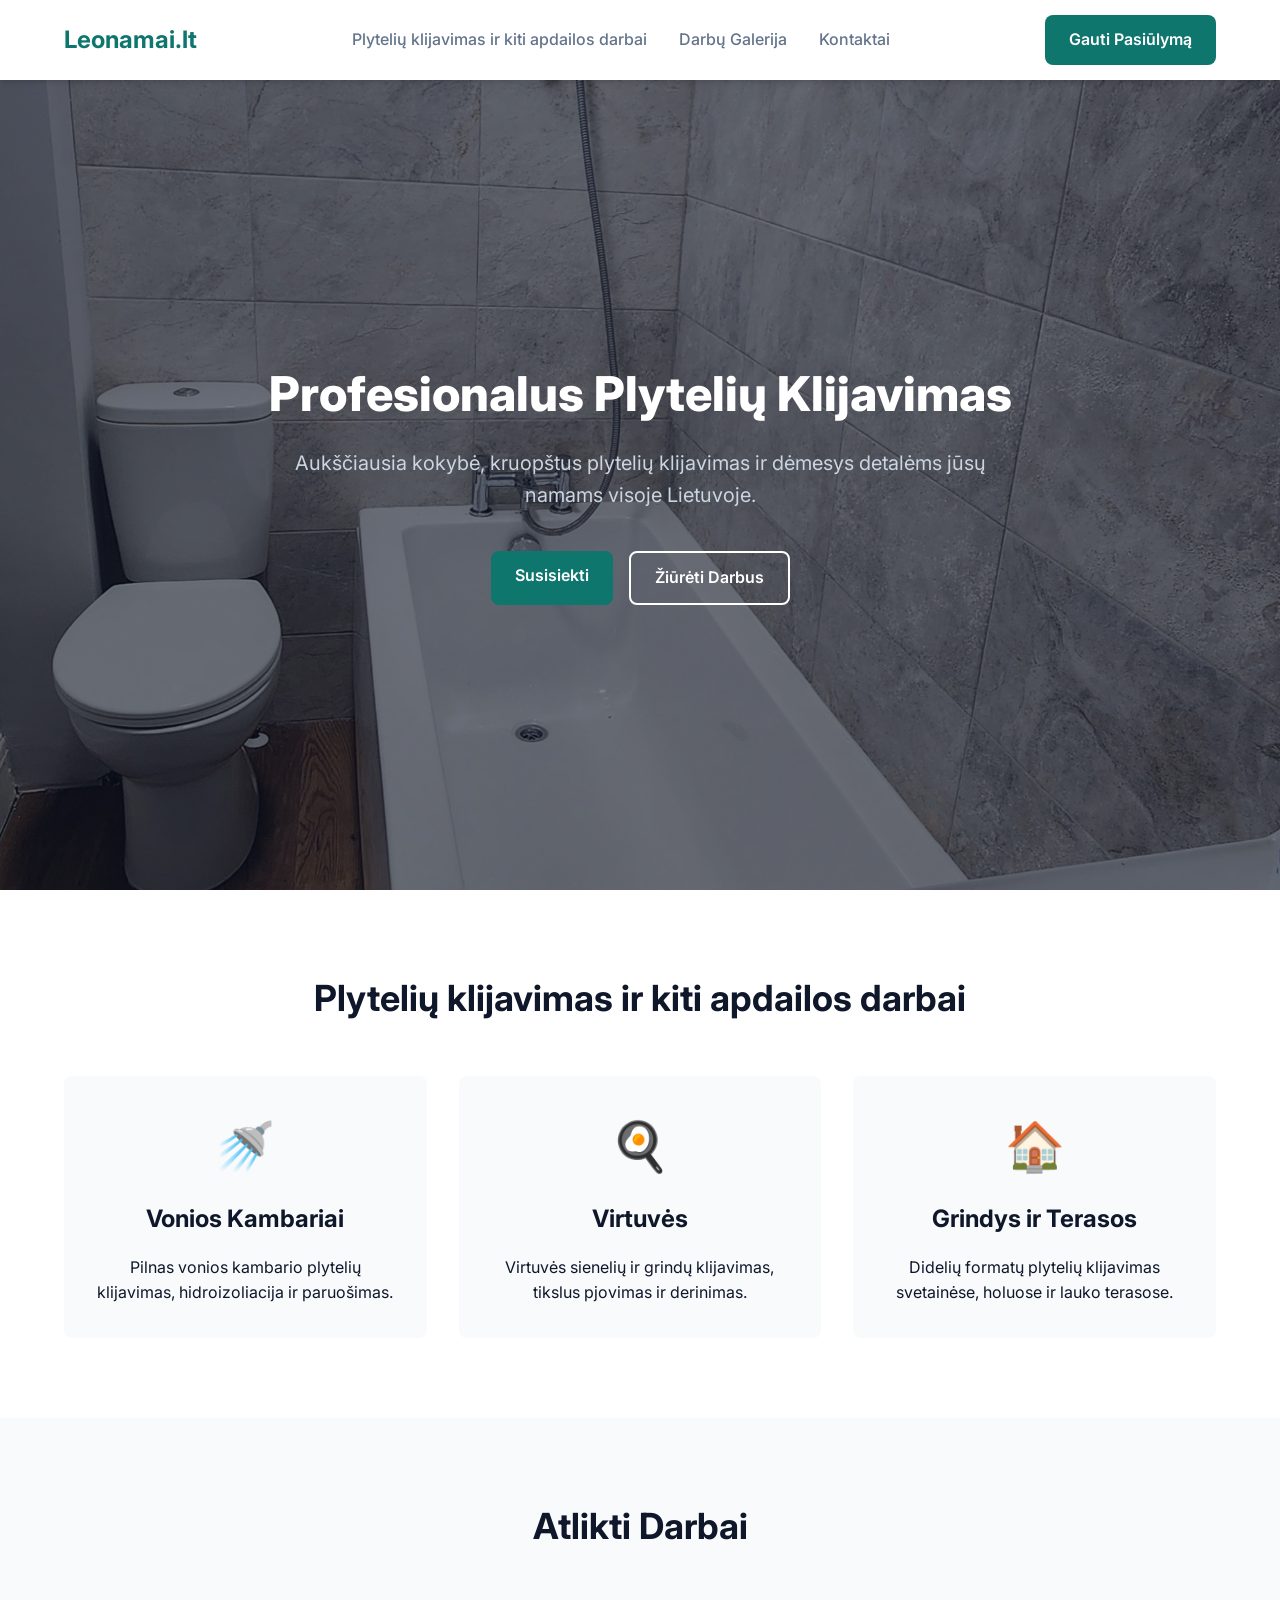
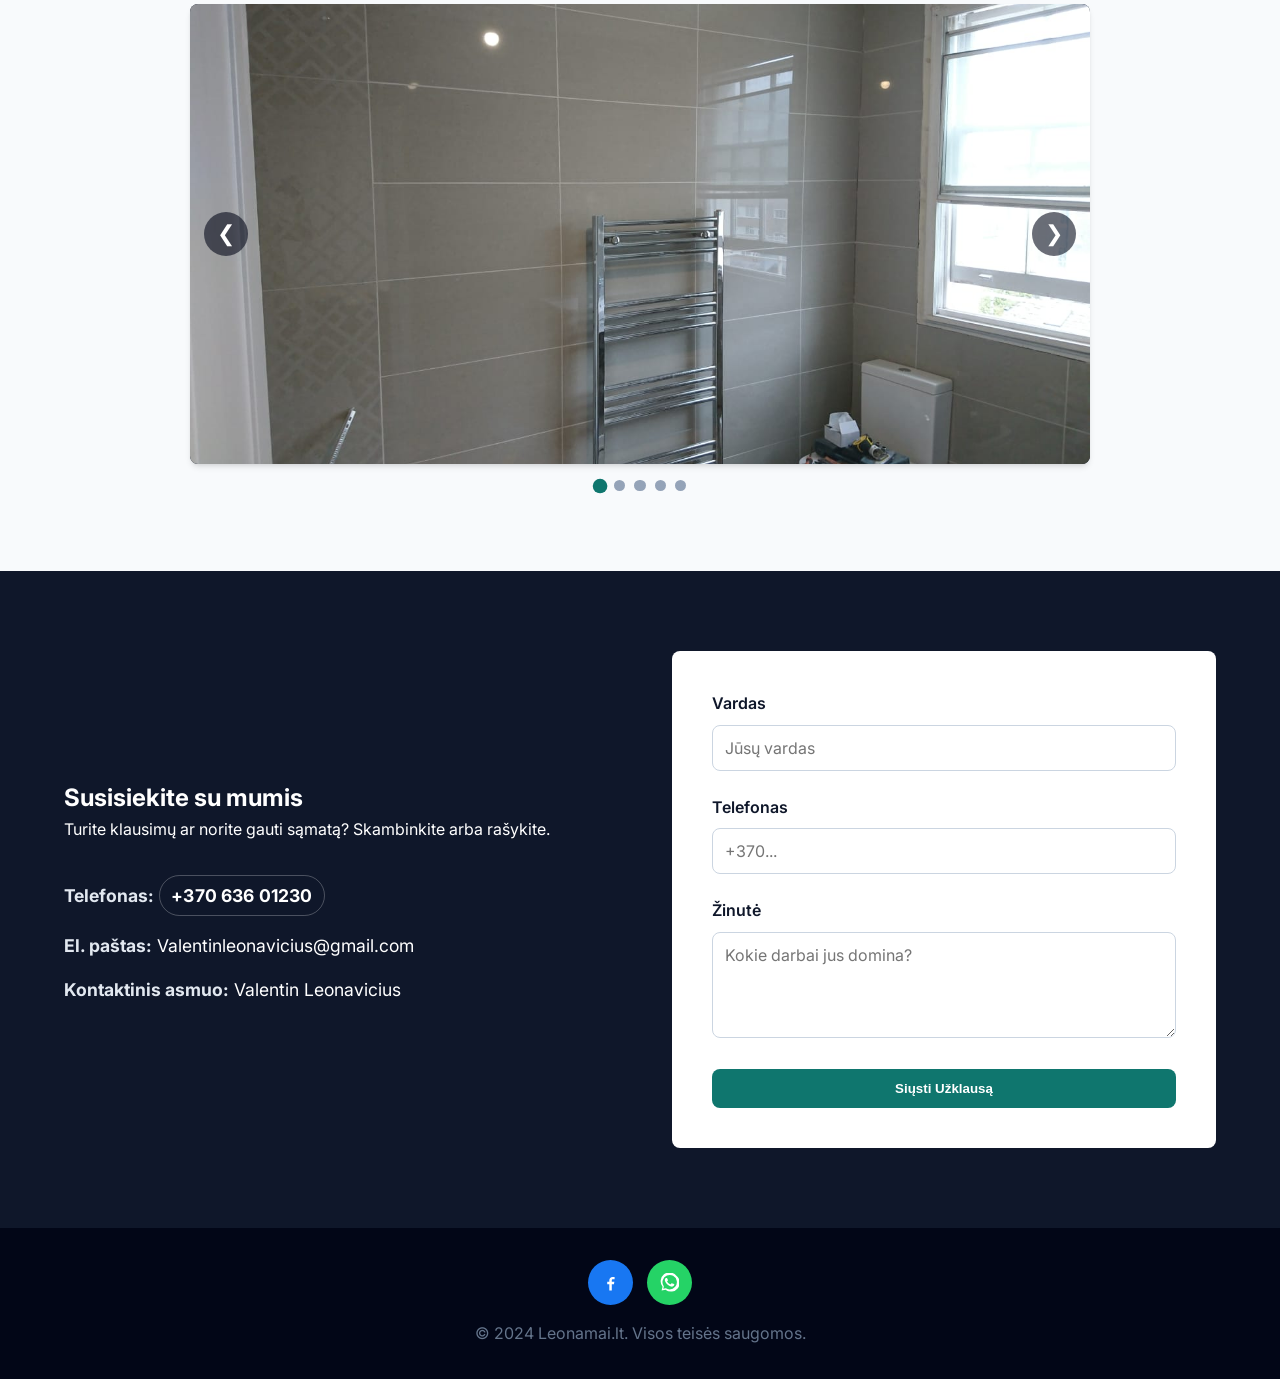
==== index.html @ d50f4886 "feat: initial Leonamai.lt website" ====
﻿<!DOCTYPE html>
<html lang="lt">

<head>
    <meta charset="UTF-8">
    <meta name="viewport" content="width=device-width, initial-scale=1.0">
    <title>Plytelių klijavimas | Leonamai.lt</title>
    <meta name="description" content="Profesionalus plytelių klijavimas vonios kambaryje, virtuvėje, ant grindų ir terasoje. Leonamai.lt - kokybiški darbai ir greitas kontaktas.">
    <meta name="keywords" content="plytelių klijavimas, plytelių meistras, vonios kambario plytelės, virtuvės plytelių klijavimas, terasos plytelės, Leonamai">
    <meta name="author" content="Leonamai.lt">
    <meta name="robots" content="index, follow, max-image-preview:large">
    <meta name="theme-color" content="#0f766e">
    <link rel="canonical" href="https://leonamai.lt/">

    <meta property="og:type" content="website">
    <meta property="og:locale" content="lt_LT">
    <meta property="og:site_name" content="Leonamai.lt">
    <meta property="og:title" content="Plytelių klijavimas | Leonamai.lt">
    <meta property="og:description" content="Kokybiškas plytelių klijavimas vonios kambaryje, virtuvėje, ant grindų ir terasoje visoje Lietuvoje.">
    <meta property="og:url" content="https://leonamai.lt/">
    <meta property="og:image" content="https://leonamai.lt/images/20240811_192628.jpg">
    <meta property="og:image:alt" content="Plytelių klijavimo darbų pavyzdys">

    <meta name="twitter:card" content="summary_large_image">
    <meta name="twitter:title" content="Plytelių klijavimas | Leonamai.lt">
    <meta name="twitter:description" content="Profesionalus plytelių klijavimas vonios kambaryje, virtuvėje, ant grindų ir terasoje.">
    <meta name="twitter:image" content="https://leonamai.lt/images/20240811_192628.jpg">

    <link rel="preconnect" href="https://fonts.googleapis.com">
    <link rel="preconnect" href="https://fonts.gstatic.com" crossorigin>
    <link href="https://fonts.googleapis.com/css2?family=Inter:wght@300;400;600;700&display=swap" rel="stylesheet">
    <link rel="stylesheet" href="style.css">

    <script type="application/ld+json">
    {
      "@context": "https://schema.org",
      "@type": "HomeAndConstructionBusiness",
      "name": "Leonamai.lt",
      "url": "https://leonamai.lt/",
      "telephone": "+37063601230",
      "email": "Valentinleonavicius@gmail.com",
      "areaServed": "Lietuva",
      "serviceType": [
        "Plytelių klijavimas",
        "Vonios kambario plytelių klijavimas",
        "Virtuvės plytelių klijavimas",
        "Grindų ir terasų plytelių klijavimas"
      ],
      "sameAs": [
        "https://www.facebook.com/valentin.leonavicius",
        "https://wa.me/37063601230"
      ]
    }
    </script>
</head>

<body>
    <header>
        <div class="container header-content">
            <div class="logo">Leonamai.lt</div>
            <nav>
                <ul>
                    <li><a href="#services">Plytelių klijavimas ir kiti apdailos darbai</a></li>
                    <li><a href="gallery.html">Darbų Galerija</a></li>
                    <li><a href="#contact">Kontaktai</a></li>
                </ul>
            </nav>
            <a href="#contact" class="btn btn-primary nav-btn">Gauti Pasiūlymą</a>
        </div>
    </header>

    <section class="hero" id="home">
        <div class="hero-overlay"></div>
        <div class="container hero-content">
            <h1>Profesionalus Plytelių Klijavimas</h1>
            <p>Aukščiausia kokybė, kruopštus plytelių klijavimas ir dėmesys detalėms jūsų namams visoje Lietuvoje.</p>
            <div class="hero-buttons">
                <a href="#contact" class="btn btn-primary">Susisiekti</a>
                <a href="gallery.html" class="btn btn-outline">Žiūrėti Darbus</a>
            </div>
        </div>
    </section>

    <section class="services" id="services">
        <div class="container">
            <h2 class="section-title">Plytelių klijavimas ir kiti apdailos darbai</h2>
            <div class="services-grid">
                <div class="service-card">
                    <div class="icon">🚿</div>
                    <h3>Vonios Kambariai</h3>
                    <p>Pilnas vonios kambario plytelių klijavimas, hidroizoliacija ir paruošimas.</p>
                </div>
                <div class="service-card">
                    <div class="icon">🍳</div>
                    <h3>Virtuvės</h3>
                    <p>Virtuvės sienelių ir grindų klijavimas, tikslus pjovimas ir derinimas.</p>
                </div>
                <div class="service-card">
                    <div class="icon">🏠</div>
                    <h3>Grindys ir Terasos</h3>
                    <p>Didelių formatų plytelių klijavimas svetainėse, holuose ir lauko terasose.</p>
                </div>
            </div>
        </div>
    </section>

            <section class="gallery" id="gallery">
        <div class="container">
            <h2 class="section-title">Atlikti Darbai</h2>
            <div class="carousel" id="worksCarousel" aria-label="Atliktų darbų nuotraukų karuselė">
                <button class="carousel-btn prev" type="button" aria-label="Ankstesnė nuotrauka">&#10094;</button>
                <div class="carousel-track">
                    <img class="carousel-slide is-active" src="images/IMG-20190806-WA0001.jpg" alt="Plytelių klijavimas vonios kambaryje" loading="lazy">
                    <img class="carousel-slide" src="images/IMG-20190806-WA0002.jpg" alt="Plytelių klijavimo darbas virtuvėje" loading="lazy">
                    <img class="carousel-slide" src="images/IMG-20190807-WA0004.jpg" alt="Plytelių klijavimas ant grindų" loading="lazy">
                    <img class="carousel-slide" src="images/IMG-20190807-WA0005.jpg" alt="Plytelių klijavimo pavyzdys interjere" loading="lazy">
                    <img class="carousel-slide" src="images/IMG-20190807-WA0006.jpg" alt="Terasos plytelių klijavimo darbas" loading="lazy">
                </div>
                <button class="carousel-btn next" type="button" aria-label="Kita nuotrauka">&#10095;</button>
            </div>
            <div class="carousel-dots" id="worksCarouselDots" aria-label="Karuselės navigacija">
                <button class="carousel-dot is-active" type="button" data-slide="0" aria-label="Rodyti 1 nuotrauką"></button>
                <button class="carousel-dot" type="button" data-slide="1" aria-label="Rodyti 2 nuotrauką"></button>
                <button class="carousel-dot" type="button" data-slide="2" aria-label="Rodyti 3 nuotrauką"></button>
                <button class="carousel-dot" type="button" data-slide="3" aria-label="Rodyti 4 nuotrauką"></button>
                <button class="carousel-dot" type="button" data-slide="4" aria-label="Rodyti 5 nuotrauką"></button>
            </div>
        </div>
    </section>

    <section class="contact" id="contact">
        <div class="container contact-container">
            <div class="contact-info">
                <h2>Susisiekite su mumis</h2>
                <p>Turite klausimų ar norite gauti sąmatą? Skambinkite arba rašykite.</p>
                <ul>
                    <li><strong>Telefonas:</strong> <a class="phone-link" href="tel:+37063601230" aria-label="Skambinti +370 636 01230">+370 636 01230</a></li>
                    <li><strong>El. paštas:</strong> <a href="mailto:Valentinleonavicius@gmail.com">Valentinleonavicius@gmail.com</a>
                    </li>
                    <li><strong>Kontaktinis asmuo:</strong> Valentin Leonavicius</li>
                </ul>
            </div>
            <div class="contact-form-wrapper">
                <form class="contact-form" action="https://formsubmit.co/Valentinleonavicius@gmail.com" method="POST" accept-charset="UTF-8">
                    <input type="hidden" name="_subject" value="Nauja užklausa iš Leonamai.lt">
                    <input type="hidden" name="_template" value="table">
                    <input type="hidden" name="_captcha" value="false">
                    <input type="text" name="_honey" style="display:none">
                    <div class="form-group">
                        <label for="name">Vardas</label>
                        <input type="text" id="name" name="name" placeholder="Jūsų vardas" required>
                    </div>
                    <div class="form-group">
                        <label for="phone">Telefonas</label>
                        <input type="tel" id="phone" name="phone" placeholder="+370..." required>
                    </div>
                    <div class="form-group">
                        <label for="message">Žinutė</label>
                        <textarea id="message" name="message" rows="4" placeholder="Kokie darbai jus domina?"></textarea>
                    </div>
                    <button type="submit" class="btn btn-primary full-width">Siųsti Užklausą</button>
                </form>
            </div>
        </div>
    </section>

    <footer>
        <div class="container footer-content">
            <div class="footer-social" aria-label="Socialiniai tinklai">
                <a class="social-icon-btn facebook" href="https://www.facebook.com/valentin.leonavicius" target="_blank" rel="noopener noreferrer" aria-label="Facebook">
                    <svg viewBox="0 0 24 24" role="img" focusable="false" aria-hidden="true">
                        <path d="M13.5 22v-8h2.7l.5-3h-3.2V9.2c0-.9.3-1.5 1.6-1.5H17V5c-.3 0-1.3-.1-2.5-.1-2.4 0-4.1 1.5-4.1 4.3V11H7.8v3h2.6v8h3.1z" />
                    </svg>
                </a>
                <a class="social-icon-btn whatsapp" href="https://wa.me/37063601230" target="_blank" rel="noopener noreferrer" aria-label="WhatsApp">
                    <svg viewBox="0 0 24 24" role="img" focusable="false" aria-hidden="true">
                        <path d="M20.5 3.5A11 11 0 0 0 3.2 17.2L2 22l4.9-1.2A11 11 0 1 0 20.5 3.5Zm-8.6 17a9 9 0 0 1-4.6-1.3l-.3-.2-2.9.7.8-2.8-.2-.3a9 9 0 1 1 7.2 3.9Zm5.1-6.7c-.3-.2-1.8-.9-2.1-1-.3-.1-.5-.2-.7.2s-.8 1-.9 1.1c-.2.2-.3.2-.6.1a7.5 7.5 0 0 1-3.7-3.2c-.2-.3 0-.5.1-.6l.5-.6c.1-.2.2-.3.3-.5.1-.2 0-.4 0-.5l-1-2.3c-.2-.4-.4-.4-.6-.4h-.5c-.2 0-.5.1-.8.4s-1 1-1 2.4 1 2.8 1.2 3c.1.2 2 3.1 4.9 4.3.7.3 1.2.5 1.6.7.7.2 1.3.2 1.8.1.6-.1 1.8-.8 2.1-1.6.3-.8.3-1.4.2-1.6 0-.1-.3-.2-.6-.4Z" />
                    </svg>
                </a>
            </div>
            <p>&copy; 2024 Leonamai.lt. Visos teisės saugomos.</p>
        </div>
    </footer>

    <script src="script.js"></script>
</body>

</html>
---- style.css ----
﻿:root {
    --primary: #0f766e;
    /* Teal 700 */
    --primary-hover: #0d9488;
    /* Teal 600 */
    --dark: #0f172a;
    --light: #f8fafc;
    --gray: #64748b;
    --white: #ffffff;
    --shadow: 0 4px 6px -1px rgb(0 0 0 / 0.1), 0 2px 4px -2px rgb(0 0 0 / 0.1);
    --radius: 0.5rem;
}

* {
    margin: 0;
    padding: 0;
    box-sizing: border-box;
}

body {
    font-family: 'Inter', sans-serif;
    color: var(--dark);
    background-color: var(--light);
    line-height: 1.6;
}

a {
    text-decoration: none;
    color: inherit;
    transition: all 0.3s ease;
}

ul {
    list-style: none;
}

.container {
    max-width: 1200px;
    margin: 0 auto;
    padding: 0 1.5rem;
}

/* Header */
header {
    background: var(--white);
    box-shadow: var(--shadow);
    position: sticky;
    top: 0;
    z-index: 1000;
}

.header-content {
    display: flex;
    justify-content: space-between;
    align-items: center;
    height: 80px;
}

.logo {
    font-size: 1.5rem;
    font-weight: 700;
    color: var(--primary);
}

nav ul {
    display: flex;
    gap: 2rem;
}

nav a {
    font-weight: 500;
    font-size: 1rem;
    color: var(--gray);
}

nav a:hover {
    color: var(--primary);
}

/* Buttons */
.btn {
    display: inline-block;
    padding: 0.75rem 1.5rem;
    border-radius: var(--radius);
    font-weight: 600;
    cursor: pointer;
    border: none;
}

.btn-primary {
    background-color: var(--primary);
    color: var(--white);
}

.btn-primary:hover {
    background-color: var(--primary-hover);
}

.btn-outline {
    background-color: transparent;
    border: 2px solid var(--white);
    color: var(--white);
}

.btn-outline:hover {
    background-color: var(--white);
    color: var(--primary);
}

.nav-btn {
    display: none;
}

@media(min-width: 768px) {
    .nav-btn {
        display: inline-block;
    }
}

/* Hero */
.hero {
    position: relative;
    height: 90vh;
    background-image: url('images/20240811_192628.jpg');
    background-size: cover;
    background-position: center;
    display: flex;
    align-items: center;
    text-align: center;
    color: var(--white);
}

.hero-overlay {
    position: absolute;
    top: 0;
    left: 0;
    width: 100%;
    height: 100%;
    background: rgba(15, 23, 42, 0.55);
    /* Dark overlay */
    z-index: 1;
}

.hero-content {
    position: relative;
    z-index: 2;
    max-width: 800px;
}

.hero h1 {
    font-size: 3rem;
    font-weight: 800;
    margin-bottom: 1.5rem;
    line-height: 1.2;
}

.hero p {
    font-size: 1.25rem;
    margin-bottom: 2.5rem;
    color: #cbd5e1;
}

.hero-buttons {
    display: flex;
    gap: 1rem;
    justify-content: center;
}

/* Services */
.services {
    padding: 5rem 0;
    background: var(--white);
}

.section-title {
    text-align: center;
    font-size: 2.25rem;
    margin-bottom: 3rem;
    color: var(--dark);
}

.services-grid {
    display: grid;
    grid-template-columns: repeat(auto-fit, minmax(300px, 1fr));
    gap: 2rem;
}

.service-card {
    padding: 2rem;
    background: var(--light);
    border-radius: var(--radius);
    text-align: center;
    transition: transform 0.3s ease;
}

.service-card:hover {
    transform: translateY(-5px);
}

.service-card .icon {
    font-size: 3rem;
    margin-bottom: 1rem;
}

.service-card h3 {
    margin-bottom: 1rem;
    font-size: 1.5rem;
}

/* Gallery */
.gallery {
    padding: 5rem 0;
}

.gallery-empty {
    max-width: 640px;
    margin: 0 auto;
    padding: 2.2rem 1.2rem;
    border-radius: var(--radius);
    text-align: center;
    background: var(--white);
    border: 1px dashed #94a3b8;
    box-shadow: var(--shadow);
}

.gallery-empty p {
    color: var(--gray);
    font-size: 1.05rem;
}

.carousel {
    position: relative;
    max-width: 900px;
    margin: 0 auto;
}

.carousel-track {
    position: relative;
    height: 460px;
    border-radius: var(--radius);
    overflow: hidden;
    box-shadow: var(--shadow);
    background: #0f172a;
}

.carousel-slide {
    position: absolute;
    inset: 0;
    width: 100%;
    height: 100%;
    object-fit: cover;
    opacity: 0;
    z-index: 0;
    pointer-events: none;
    cursor: zoom-in;
    transform: scale(1.03);
    transition: opacity 0.55s ease, transform 0.75s ease;
}

.carousel-slide.is-active {
    opacity: 1;
    z-index: 1;
    pointer-events: auto;
    transform: scale(1);
}

.carousel-btn {
    position: absolute;
    top: 50%;
    transform: translateY(-50%);
    z-index: 3;
    width: 2.75rem;
    height: 2.75rem;
    border: none;
    border-radius: 999px;
    background: rgba(2, 6, 23, 0.58);
    color: #ffffff;
    font-size: 1.35rem;
    line-height: 1;
    cursor: pointer;
}

.carousel-btn.prev {
    left: 0.85rem;
}

.carousel-btn.next {
    right: 0.85rem;
}

.carousel-btn:hover,
.carousel-btn:focus-visible {
    background: rgba(15, 118, 110, 0.92);
    transform: translateY(-50%) scale(1.08);
}

.carousel-dots {
    display: flex;
    justify-content: center;
    gap: 0.55rem;
    margin-top: 1rem;
}

.carousel-dot {
    width: 0.72rem;
    height: 0.72rem;
    border-radius: 999px;
    border: none;
    background: #94a3b8;
    cursor: pointer;
    transform: scale(1);
    transition: transform 0.2s ease, background-color 0.2s ease;
}

.carousel-dot.is-active {
    background: var(--primary);
    transform: scale(1.22);
}

.gallery-grid {
    display: grid;
    grid-template-columns: repeat(auto-fill, minmax(350px, 1fr));
    gap: 1.5rem;
}

.gallery-item {
    border-radius: var(--radius);
    overflow: hidden;
    height: 300px;
    /* Fixed height for consistency */
    box-shadow: var(--shadow);
}

.gallery-item img {
    width: 100%;
    height: 100%;
    object-fit: cover;
    cursor: zoom-in;
    transition: transform 0.5s ease;
}

.gallery-item:hover img {
    transform: scale(1.05);
}

/* Contact */
.contact {
    padding: 5rem 0;
    background: var(--dark);
    color: var(--white);
}

.contact-container {
    display: grid;
    grid-template-columns: 1fr 1fr;
    gap: 4rem;
    align-items: center;
}

.contact-info ul {
    margin-top: 2rem;
}

.contact-info li {
    margin-bottom: 1rem;
    font-size: 1.1rem;
}

.contact-info li strong {
    color: #e2e8f0;
}

.phone-link {
    display: inline-flex;
    align-items: center;
    padding: 0.35rem 0.7rem;
    border-radius: 999px;
    border: 1px solid rgba(255, 255, 255, 0.25);
    color: #ffffff;
    font-weight: 700;
    letter-spacing: 0.01em;
}

.phone-link:hover,
.phone-link:focus-visible {
    color: #ffffff;
    background: var(--primary);
    border-color: var(--primary);
    transform: translateY(-1px);
    box-shadow: 0 10px 20px rgba(15, 118, 110, 0.35);
}

.contact-form {
    background: var(--white);
    padding: 2.5rem;
    border-radius: var(--radius);
    color: var(--dark);
}

.form-group {
    margin-bottom: 1.5rem;
}

.form-group label {
    display: block;
    margin-bottom: 0.5rem;
    font-weight: 600;
}

.form-group input,
.form-group textarea {
    width: 100%;
    padding: 0.75rem;
    border: 1px solid #cbd5e1;
    border-radius: var(--radius);
    font-family: inherit;
    font-size: 1rem;
}

.form-group input:focus,
.form-group textarea:focus {
    outline: none;
    border-color: var(--primary);
    box-shadow: 0 0 0 3px rgba(15, 118, 110, 0.1);
}

.full-width {
    width: 100%;
}

/* Footer */
footer {
    background: #020617;
    color: #64748b;
    padding: 2rem 0;
    text-align: center;
}

.footer-content {
    display: flex;
    flex-direction: column;
    align-items: center;
    gap: 1rem;
}

.footer-social {
    display: flex;
    align-items: center;
    justify-content: center;
    gap: 0.85rem;
}

.social-icon-btn {
    width: 2.8rem;
    height: 2.8rem;
    border-radius: 999px;
    display: inline-flex;
    align-items: center;
    justify-content: center;
    color: #ffffff;
    transform: scale(1);
    transition: transform 0.25s ease, filter 0.25s ease, box-shadow 0.25s ease;
}

.social-icon-btn svg {
    width: 1.2rem;
    height: 1.2rem;
    fill: currentColor;
}

.social-icon-btn.facebook {
    background: #1877f2;
}

.social-icon-btn.whatsapp {
    background: #25d366;
}

.social-icon-btn.facebook:hover,
.social-icon-btn.facebook:focus-visible {
    background: #0f5fd1;
}

.social-icon-btn.whatsapp:hover,
.social-icon-btn.whatsapp:focus-visible {
    background: #1fae57;
}

.social-icon-btn:hover,
.social-icon-btn:focus-visible {
    transform: scale(1.14);
    filter: brightness(1.08);
    box-shadow: 0 10px 24px rgba(0, 0, 0, 0.35);
}

/* Responsive */
@media (max-width: 768px) {
    nav {
        display: none;
        /* Implementation note: Mobile menu toggle would go here */
    }

    .hero h1 {
        font-size: 2.5rem;
    }

    .contact-container {
        grid-template-columns: 1fr;
    }

    .carousel-track {
        height: 300px;
    }

    .carousel-btn {
        width: 2.4rem;
        height: 2.4rem;
    }
}

html {
    scroll-behavior: smooth;
}

/* Lightbox */
.lightbox {
    position: fixed;
    top: 0;
    left: 0;
    width: 100%;
    height: 100%;
    background: rgba(0, 0, 0, 0.9);
    display: flex;
    justify-content: center;
    align-items: center;
    z-index: 2000;
    opacity: 0;
    pointer-events: none;
    transition: opacity 0.3s ease;
}

.lightbox.active {
    opacity: 1;
    pointer-events: all;
}

.lightbox img {
    max-width: 90%;
    max-height: 90%;
    object-fit: contain;
    cursor: zoom-out;
    border-radius: var(--radius);
    box-shadow: 0 0 20px rgba(255, 255, 255, 0.1);
}

.lightbox-close {
    position: absolute;
    top: 2rem;
    right: 2rem;
    font-size: 3rem;
    color: white;
    cursor: pointer;
    line-height: 1;
}
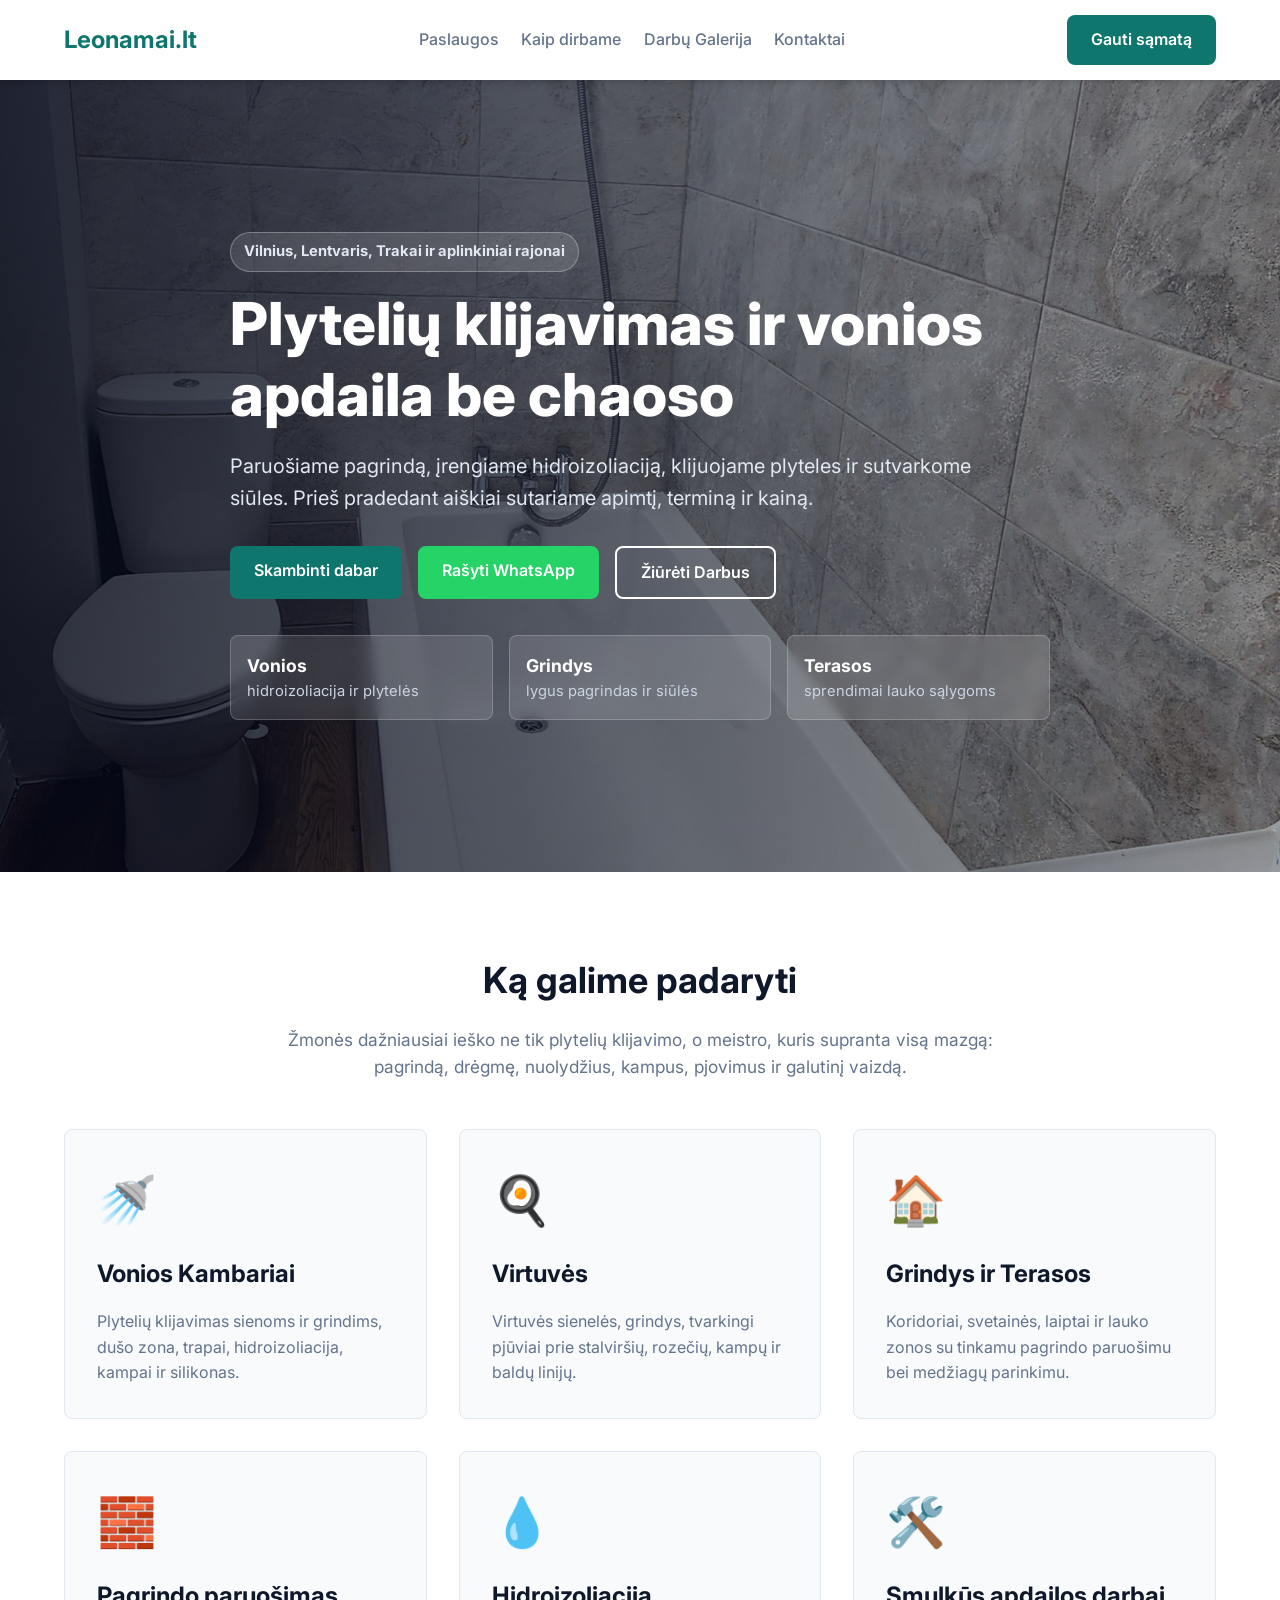
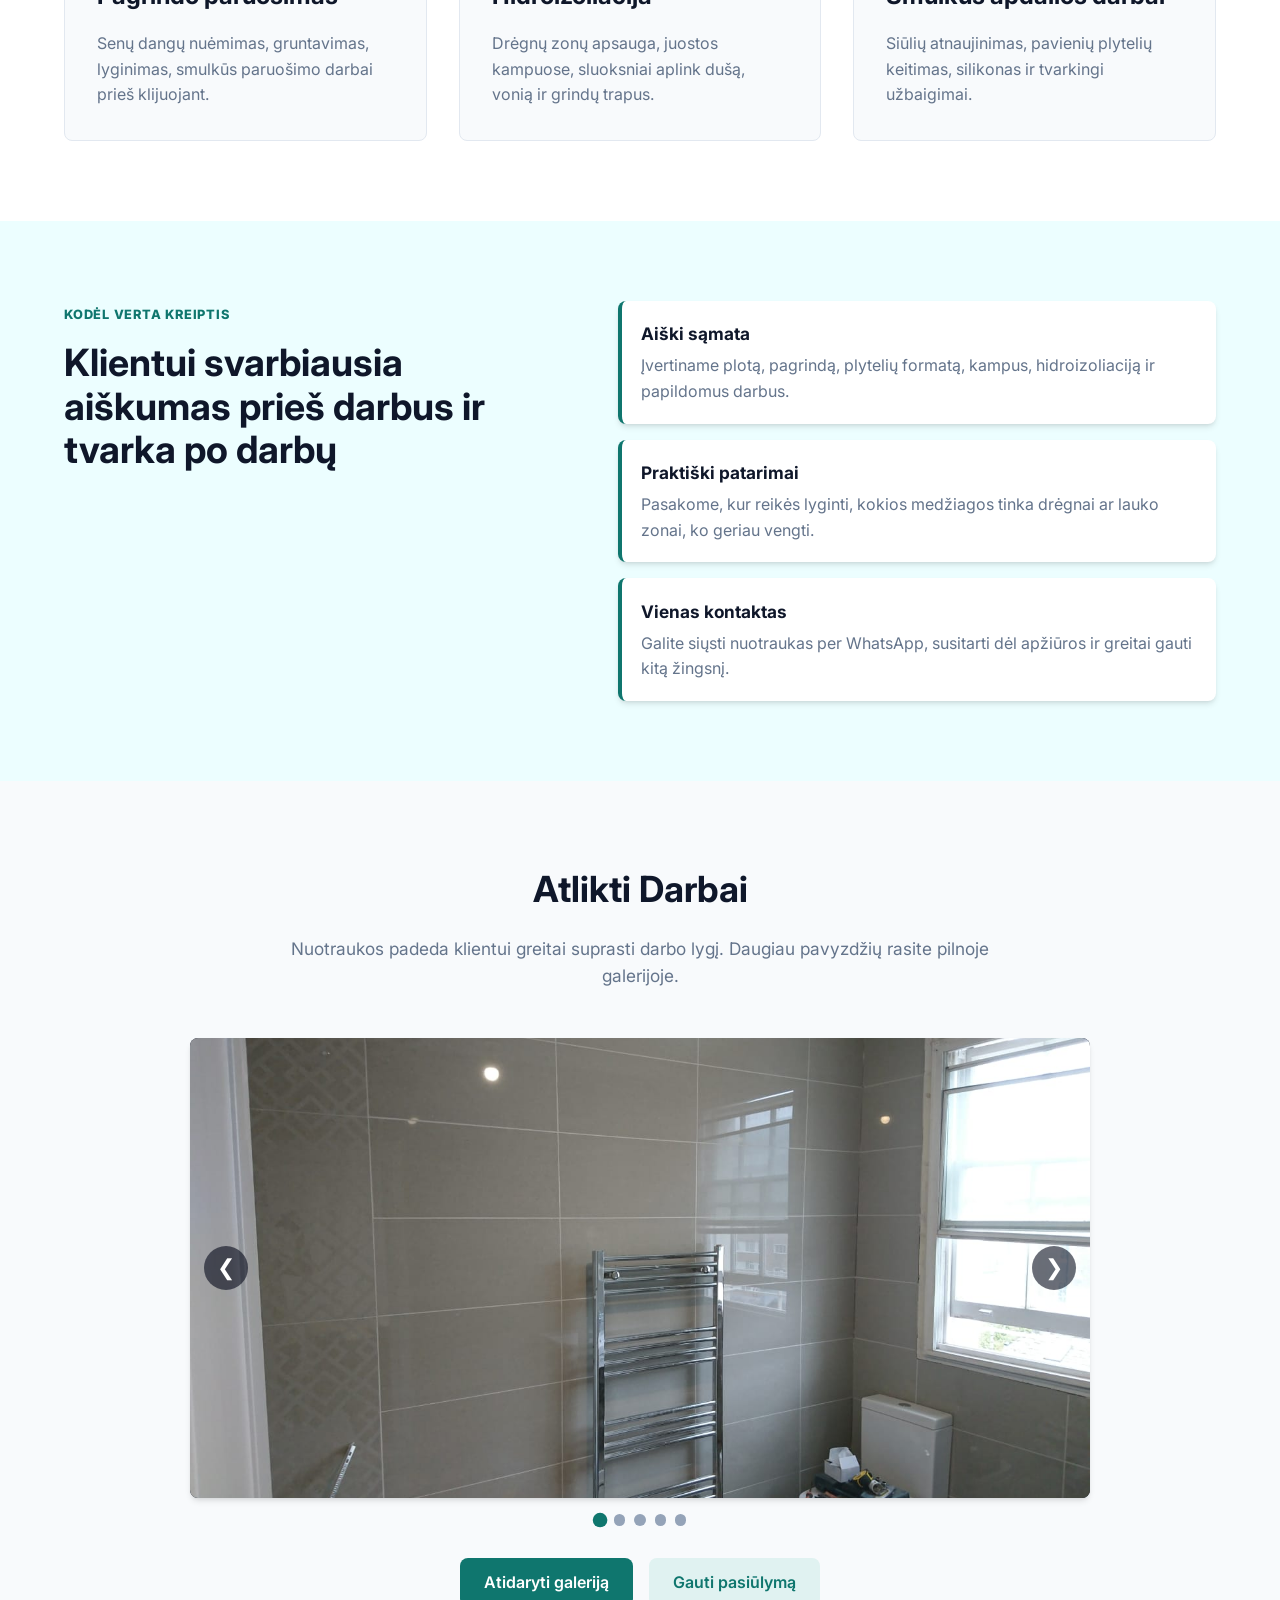
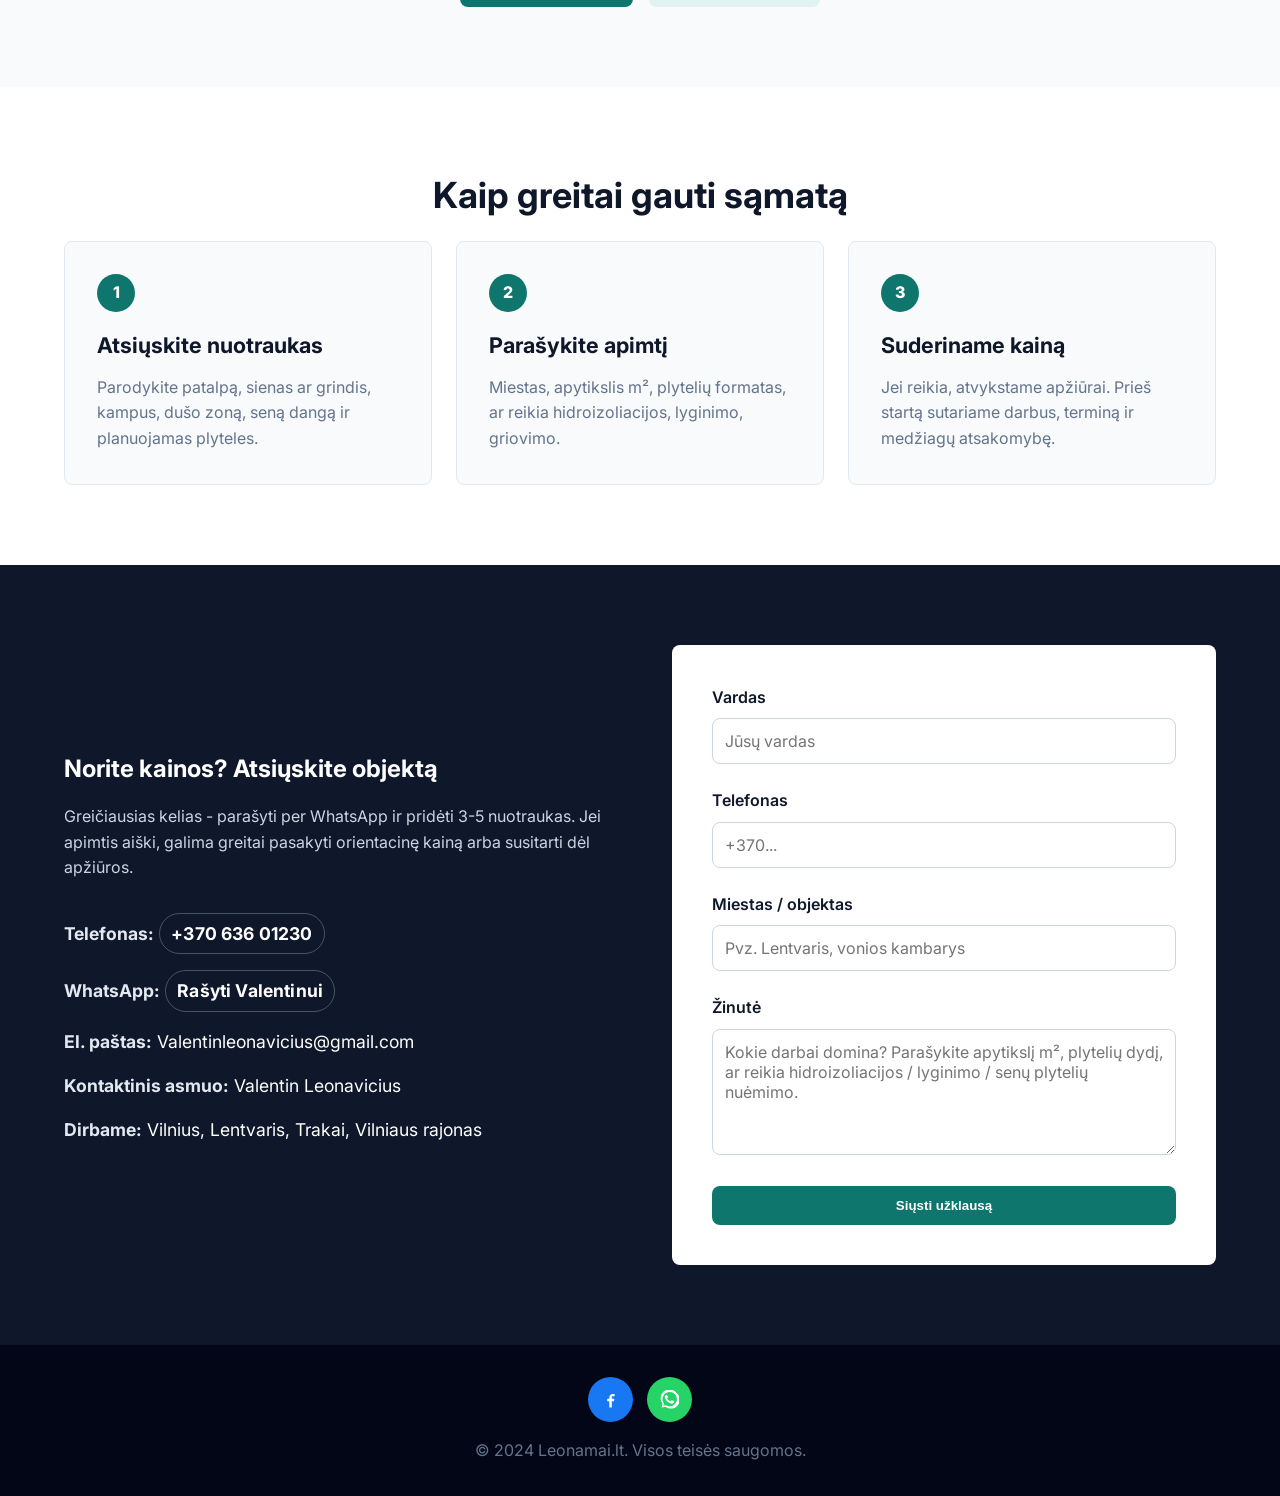
==== commit f0b11812: "Improve service conversion copy" ====
--- a/index.html
+++ b/index.html
@@ -4,9 +4,9 @@
 <head>
     <meta charset="UTF-8">
     <meta name="viewport" content="width=device-width, initial-scale=1.0">
-    <title>Plytelių klijavimas | Leonamai.lt</title>
-    <meta name="description" content="Profesionalus plytelių klijavimas vonios kambaryje, virtuvėje, ant grindų ir terasoje. Leonamai.lt - kokybiški darbai ir greitas kontaktas.">
-    <meta name="keywords" content="plytelių klijavimas, plytelių meistras, vonios kambario plytelės, virtuvės plytelių klijavimas, terasos plytelės, Leonamai">
+    <title>Plytelių klijavimas Vilniuje ir Lentvaryje | Leonamai.lt</title>
+    <meta name="description" content="Plytelių klijavimas, hidroizoliacija ir vonios apdailos darbai Vilniuje, Lentvaryje, Trakuose ir aplink. Atsiųskite nuotraukas - paruošime aiškią sąmatą.">
+    <meta name="keywords" content="plytelių klijavimas Vilnius, plytelių meistras Lentvaris, vonios kambario plytelės, hidroizoliacija, terasos plytelės, Leonamai">
     <meta name="author" content="Leonamai.lt">
     <meta name="robots" content="index, follow, max-image-preview:large">
     <meta name="theme-color" content="#0f766e">
@@ -15,15 +15,15 @@
     <meta property="og:type" content="website">
     <meta property="og:locale" content="lt_LT">
     <meta property="og:site_name" content="Leonamai.lt">
-    <meta property="og:title" content="Plytelių klijavimas | Leonamai.lt">
-    <meta property="og:description" content="Kokybiškas plytelių klijavimas vonios kambaryje, virtuvėje, ant grindų ir terasoje visoje Lietuvoje.">
+    <meta property="og:title" content="Plytelių klijavimas Vilniuje ir Lentvaryje | Leonamai.lt">
+    <meta property="og:description" content="Vonios, virtuvės, grindų ir terasų plytelių klijavimas su paruošimu, hidroizoliacija ir aiškia sąmata.">
     <meta property="og:url" content="https://leonamai.lt/">
     <meta property="og:image" content="https://leonamai.lt/images/20240811_192628.jpg">
     <meta property="og:image:alt" content="Plytelių klijavimo darbų pavyzdys">
 
     <meta name="twitter:card" content="summary_large_image">
-    <meta name="twitter:title" content="Plytelių klijavimas | Leonamai.lt">
-    <meta name="twitter:description" content="Profesionalus plytelių klijavimas vonios kambaryje, virtuvėje, ant grindų ir terasoje.">
+    <meta name="twitter:title" content="Plytelių klijavimas Vilniuje ir Lentvaryje | Leonamai.lt">
+    <meta name="twitter:description" content="Plytelių klijavimas, hidroizoliacija ir vonios apdailos darbai. Atsiųskite nuotraukas ir gausite aiškią sąmatą.">
     <meta name="twitter:image" content="https://leonamai.lt/images/20240811_192628.jpg">
 
     <link rel="preconnect" href="https://fonts.googleapis.com">
@@ -39,12 +39,19 @@
       "url": "https://leonamai.lt/",
       "telephone": "+37063601230",
       "email": "Valentinleonavicius@gmail.com",
-      "areaServed": "Lietuva",
+      "areaServed": [
+        "Vilnius",
+        "Lentvaris",
+        "Trakai",
+        "Vilniaus rajonas"
+      ],
       "serviceType": [
         "Plytelių klijavimas",
         "Vonios kambario plytelių klijavimas",
         "Virtuvės plytelių klijavimas",
-        "Grindų ir terasų plytelių klijavimas"
+        "Grindų ir terasų plytelių klijavimas",
+        "Hidroizoliacija",
+        "Pagrindo paruošimas"
       ],
       "sameAs": [
         "https://www.facebook.com/valentin.leonavicius",
@@ -60,53 +67,101 @@
             <div class="logo">Leonamai.lt</div>
             <nav>
                 <ul>
-                    <li><a href="#services">Plytelių klijavimas ir kiti apdailos darbai</a></li>
+                    <li><a href="#services">Paslaugos</a></li>
+                    <li><a href="#process">Kaip dirbame</a></li>
                     <li><a href="gallery.html">Darbų Galerija</a></li>
                     <li><a href="#contact">Kontaktai</a></li>
                 </ul>
             </nav>
-            <a href="#contact" class="btn btn-primary nav-btn">Gauti Pasiūlymą</a>
+            <a href="https://wa.me/37063601230?text=Sveiki,%20domina%20plyteli%C5%B3%20klijavimas.%20Nor%C4%97%C4%8Diau%20gauti%20s%C4%85mat%C4%85." class="btn btn-primary nav-btn" target="_blank" rel="noopener noreferrer">Gauti sąmatą</a>
         </div>
     </header>
 
     <section class="hero" id="home">
         <div class="hero-overlay"></div>
         <div class="container hero-content">
-            <h1>Profesionalus Plytelių Klijavimas</h1>
-            <p>Aukščiausia kokybė, kruopštus plytelių klijavimas ir dėmesys detalėms jūsų namams visoje Lietuvoje.</p>
+            <span class="hero-kicker">Vilnius, Lentvaris, Trakai ir aplinkiniai rajonai</span>
+            <h1>Plytelių klijavimas ir vonios apdaila be chaoso</h1>
+            <p>Paruošiame pagrindą, įrengiame hidroizoliaciją, klijuojame plyteles ir sutvarkome siūles. Prieš pradedant aiškiai sutariame apimtį, terminą ir kainą.</p>
             <div class="hero-buttons">
-                <a href="#contact" class="btn btn-primary">Susisiekti</a>
+                <a href="tel:+37063601230" class="btn btn-primary">Skambinti dabar</a>
+                <a href="https://wa.me/37063601230?text=Sveiki,%20domina%20plyteli%C5%B3%20klijavimas.%20Nor%C4%97%C4%8Diau%20gauti%20s%C4%85mat%C4%85." class="btn btn-whatsapp" target="_blank" rel="noopener noreferrer">Rašyti WhatsApp</a>
                 <a href="gallery.html" class="btn btn-outline">Žiūrėti Darbus</a>
+            </div>
+            <div class="hero-proof" aria-label="Pagrindiniai privalumai">
+                <div><strong>Vonios</strong><span>hidroizoliacija ir plytelės</span></div>
+                <div><strong>Grindys</strong><span>lygus pagrindas ir siūlės</span></div>
+                <div><strong>Terasos</strong><span>sprendimai lauko sąlygoms</span></div>
             </div>
         </div>
     </section>
 
     <section class="services" id="services">
         <div class="container">
-            <h2 class="section-title">Plytelių klijavimas ir kiti apdailos darbai</h2>
+            <h2 class="section-title">Ką galime padaryti</h2>
+            <p class="section-intro">Žmonės dažniausiai ieško ne tik plytelių klijavimo, o meistro, kuris supranta visą mazgą: pagrindą, drėgmę, nuolydžius, kampus, pjovimus ir galutinį vaizdą.</p>
             <div class="services-grid">
                 <div class="service-card">
-                    <div class="icon">🚿</div>
+                    <div class="icon" aria-hidden="true">🚿</div>
                     <h3>Vonios Kambariai</h3>
-                    <p>Pilnas vonios kambario plytelių klijavimas, hidroizoliacija ir paruošimas.</p>
-                </div>
-                <div class="service-card">
-                    <div class="icon">🍳</div>
+                    <p>Plytelių klijavimas sienoms ir grindims, dušo zona, trapai, hidroizoliacija, kampai ir silikonas.</p>
+                </div>
+                <div class="service-card">
+                    <div class="icon" aria-hidden="true">🍳</div>
                     <h3>Virtuvės</h3>
-                    <p>Virtuvės sienelių ir grindų klijavimas, tikslus pjovimas ir derinimas.</p>
-                </div>
-                <div class="service-card">
-                    <div class="icon">🏠</div>
+                    <p>Virtuvės sienelės, grindys, tvarkingi pjūviai prie stalviršių, rozečių, kampų ir baldų linijų.</p>
+                </div>
+                <div class="service-card">
+                    <div class="icon" aria-hidden="true">🏠</div>
                     <h3>Grindys ir Terasos</h3>
-                    <p>Didelių formatų plytelių klijavimas svetainėse, holuose ir lauko terasose.</p>
-                </div>
-            </div>
-        </div>
-    </section>
-
-            <section class="gallery" id="gallery">
+                    <p>Koridoriai, svetainės, laiptai ir lauko zonos su tinkamu pagrindo paruošimu bei medžiagų parinkimu.</p>
+                </div>
+                <div class="service-card">
+                    <div class="icon" aria-hidden="true">🧱</div>
+                    <h3>Pagrindo paruošimas</h3>
+                    <p>Senų dangų nuėmimas, gruntavimas, lyginimas, smulkūs paruošimo darbai prieš klijuojant.</p>
+                </div>
+                <div class="service-card">
+                    <div class="icon" aria-hidden="true">💧</div>
+                    <h3>Hidroizoliacija</h3>
+                    <p>Drėgnų zonų apsauga, juostos kampuose, sluoksniai aplink dušą, vonią ir grindų trapus.</p>
+                </div>
+                <div class="service-card">
+                    <div class="icon" aria-hidden="true">🛠️</div>
+                    <h3>Smulkūs apdailos darbai</h3>
+                    <p>Siūlių atnaujinimas, pavienių plytelių keitimas, silikonas ir tvarkingi užbaigimai.</p>
+                </div>
+            </div>
+        </div>
+    </section>
+
+    <section class="why">
+        <div class="container why-grid">
+            <div>
+                <span class="section-label">Kodėl verta kreiptis</span>
+                <h2 class="section-heading">Klientui svarbiausia aiškumas prieš darbus ir tvarka po darbų</h2>
+            </div>
+            <div class="benefits-list">
+                <div class="benefit-item">
+                    <strong>Aiški sąmata</strong>
+                    <p>Įvertiname plotą, pagrindą, plytelių formatą, kampus, hidroizoliaciją ir papildomus darbus.</p>
+                </div>
+                <div class="benefit-item">
+                    <strong>Praktiški patarimai</strong>
+                    <p>Pasakome, kur reikės lyginti, kokios medžiagos tinka drėgnai ar lauko zonai, ko geriau vengti.</p>
+                </div>
+                <div class="benefit-item">
+                    <strong>Vienas kontaktas</strong>
+                    <p>Galite siųsti nuotraukas per WhatsApp, susitarti dėl apžiūros ir greitai gauti kitą žingsnį.</p>
+                </div>
+            </div>
+        </div>
+    </section>
+
+    <section class="gallery" id="gallery">
         <div class="container">
             <h2 class="section-title">Atlikti Darbai</h2>
+            <p class="section-intro">Nuotraukos padeda klientui greitai suprasti darbo lygį. Daugiau pavyzdžių rasite pilnoje galerijoje.</p>
             <div class="carousel" id="worksCarousel" aria-label="Atliktų darbų nuotraukų karuselė">
                 <button class="carousel-btn prev" type="button" aria-label="Ankstesnė nuotrauka">&#10094;</button>
                 <div class="carousel-track">
@@ -125,19 +180,48 @@
                 <button class="carousel-dot" type="button" data-slide="3" aria-label="Rodyti 4 nuotrauką"></button>
                 <button class="carousel-dot" type="button" data-slide="4" aria-label="Rodyti 5 nuotrauką"></button>
             </div>
+            <div class="section-actions">
+                <a href="gallery.html" class="btn btn-primary">Atidaryti galeriją</a>
+                <a href="#contact" class="btn btn-secondary">Gauti pasiūlymą</a>
+            </div>
+        </div>
+    </section>
+
+    <section class="process" id="process">
+        <div class="container">
+            <h2 class="section-title">Kaip greitai gauti sąmatą</h2>
+            <div class="process-grid">
+                <div class="process-step">
+                    <span>1</span>
+                    <h3>Atsiųskite nuotraukas</h3>
+                    <p>Parodykite patalpą, sienas ar grindis, kampus, dušo zoną, seną dangą ir planuojamas plyteles.</p>
+                </div>
+                <div class="process-step">
+                    <span>2</span>
+                    <h3>Parašykite apimtį</h3>
+                    <p>Miestas, apytikslis m², plytelių formatas, ar reikia hidroizoliacijos, lyginimo, griovimo.</p>
+                </div>
+                <div class="process-step">
+                    <span>3</span>
+                    <h3>Suderiname kainą</h3>
+                    <p>Jei reikia, atvykstame apžiūrai. Prieš startą sutariame darbus, terminą ir medžiagų atsakomybę.</p>
+                </div>
+            </div>
         </div>
     </section>
 
     <section class="contact" id="contact">
         <div class="container contact-container">
             <div class="contact-info">
-                <h2>Susisiekite su mumis</h2>
-                <p>Turite klausimų ar norite gauti sąmatą? Skambinkite arba rašykite.</p>
+                <h2>Norite kainos? Atsiųskite objektą</h2>
+                <p>Greičiausias kelias - parašyti per WhatsApp ir pridėti 3-5 nuotraukas. Jei apimtis aiški, galima greitai pasakyti orientacinę kainą arba susitarti dėl apžiūros.</p>
                 <ul>
                     <li><strong>Telefonas:</strong> <a class="phone-link" href="tel:+37063601230" aria-label="Skambinti +370 636 01230">+370 636 01230</a></li>
+                    <li><strong>WhatsApp:</strong> <a class="phone-link" href="https://wa.me/37063601230?text=Sveiki,%20domina%20plyteli%C5%B3%20klijavimas.%20Nor%C4%97%C4%8Diau%20gauti%20s%C4%85mat%C4%85." target="_blank" rel="noopener noreferrer">Rašyti Valentinui</a></li>
                     <li><strong>El. paštas:</strong> <a href="mailto:Valentinleonavicius@gmail.com">Valentinleonavicius@gmail.com</a>
                     </li>
                     <li><strong>Kontaktinis asmuo:</strong> Valentin Leonavicius</li>
+                    <li><strong>Dirbame:</strong> Vilnius, Lentvaris, Trakai, Vilniaus rajonas</li>
                 </ul>
             </div>
             <div class="contact-form-wrapper">
@@ -155,14 +239,20 @@
                         <input type="tel" id="phone" name="phone" placeholder="+370..." required>
                     </div>
                     <div class="form-group">
+                        <label for="location">Miestas / objektas</label>
+                        <input type="text" id="location" name="location" placeholder="Pvz. Lentvaris, vonios kambarys">
+                    </div>
+                    <div class="form-group">
                         <label for="message">Žinutė</label>
-                        <textarea id="message" name="message" rows="4" placeholder="Kokie darbai jus domina?"></textarea>
-                    </div>
-                    <button type="submit" class="btn btn-primary full-width">Siųsti Užklausą</button>
+                        <textarea id="message" name="message" rows="5" placeholder="Kokie darbai domina? Parašykite apytikslį m², plytelių dydį, ar reikia hidroizoliacijos / lyginimo / senų plytelių nuėmimo."></textarea>
+                    </div>
+                    <button type="submit" class="btn btn-primary full-width">Siųsti užklausą</button>
                 </form>
             </div>
         </div>
     </section>
+
+    <a class="floating-contact" href="tel:+37063601230" aria-label="Skambinti Valentinui">Skambinti</a>
 
     <footer>
         <div class="container footer-content">
--- a/style.css
+++ b/style.css
@@ -3,9 +3,12 @@
     /* Teal 700 */
     --primary-hover: #0d9488;
     /* Teal 600 */
+    --accent: #f59e0b;
+    --accent-hover: #d97706;
     --dark: #0f172a;
     --light: #f8fafc;
     --gray: #64748b;
+    --soft: #ecfeff;
     --white: #ffffff;
     --shadow: 0 4px 6px -1px rgb(0 0 0 / 0.1), 0 2px 4px -2px rgb(0 0 0 / 0.1);
     --radius: 0.5rem;
@@ -38,6 +41,10 @@
     max-width: 1200px;
     margin: 0 auto;
     padding: 0 1.5rem;
+}
+
+section {
+    scroll-margin-top: 90px;
 }
 
 /* Header */
@@ -64,7 +71,7 @@
 
 nav ul {
     display: flex;
-    gap: 2rem;
+    gap: 1.4rem;
 }
 
 nav a {
@@ -85,6 +92,7 @@
     font-weight: 600;
     cursor: pointer;
     border: none;
+    text-align: center;
 }
 
 .btn-primary {
@@ -94,6 +102,24 @@
 
 .btn-primary:hover {
     background-color: var(--primary-hover);
+}
+
+.btn-whatsapp {
+    background-color: #25d366;
+    color: var(--white);
+}
+
+.btn-whatsapp:hover {
+    background-color: #1fae57;
+}
+
+.btn-secondary {
+    background: #e0f2f1;
+    color: var(--primary);
+}
+
+.btn-secondary:hover {
+    background: #ccfbf1;
 }
 
 .btn-outline {
@@ -120,7 +146,7 @@
 /* Hero */
 .hero {
     position: relative;
-    height: 90vh;
+    min-height: 88vh;
     background-image: url('images/20240811_192628.jpg');
     background-size: cover;
     background-position: center;
@@ -136,7 +162,7 @@
     left: 0;
     width: 100%;
     height: 100%;
-    background: rgba(15, 23, 42, 0.55);
+    background: linear-gradient(90deg, rgba(2, 6, 23, 0.8), rgba(15, 23, 42, 0.58), rgba(15, 23, 42, 0.25));
     /* Dark overlay */
     z-index: 1;
 }
@@ -144,26 +170,73 @@
 .hero-content {
     position: relative;
     z-index: 2;
-    max-width: 800px;
+    max-width: 880px;
+    text-align: left;
+}
+
+.hero-kicker {
+    display: inline-flex;
+    margin-bottom: 1rem;
+    padding: 0.45rem 0.8rem;
+    border-radius: 999px;
+    background: rgba(255, 255, 255, 0.12);
+    border: 1px solid rgba(255, 255, 255, 0.28);
+    color: #e2e8f0;
+    font-weight: 700;
+    font-size: 0.92rem;
 }
 
 .hero h1 {
-    font-size: 3rem;
+    max-width: 820px;
+    font-size: 3.7rem;
     font-weight: 800;
-    margin-bottom: 1.5rem;
+    margin-bottom: 1.25rem;
     line-height: 1.2;
 }
 
 .hero p {
+    max-width: 760px;
     font-size: 1.25rem;
-    margin-bottom: 2.5rem;
-    color: #cbd5e1;
+    margin-bottom: 2rem;
+    color: #e2e8f0;
 }
 
 .hero-buttons {
     display: flex;
+    flex-wrap: wrap;
     gap: 1rem;
-    justify-content: center;
+    justify-content: flex-start;
+}
+
+.hero-proof {
+    display: grid;
+    grid-template-columns: repeat(3, minmax(0, 1fr));
+    gap: 1rem;
+    max-width: 820px;
+    margin-top: 2.2rem;
+}
+
+.hero-proof div {
+    padding: 1rem;
+    border-radius: var(--radius);
+    background: rgba(255, 255, 255, 0.12);
+    border: 1px solid rgba(255, 255, 255, 0.2);
+    backdrop-filter: blur(6px);
+}
+
+.hero-proof strong,
+.hero-proof span {
+    display: block;
+}
+
+.hero-proof strong {
+    font-size: 1.1rem;
+    color: #ffffff;
+}
+
+.hero-proof span {
+    color: #cbd5e1;
+    font-size: 0.92rem;
 }
 
 /* Services */
@@ -175,8 +248,16 @@
 .section-title {
     text-align: center;
     font-size: 2.25rem;
-    margin-bottom: 3rem;
+    margin-bottom: 1rem;
     color: var(--dark);
+}
+
+.section-intro {
+    max-width: 760px;
+    margin: 0 auto 3rem;
+    text-align: center;
+    color: var(--gray);
+    font-size: 1.08rem;
 }
 
 .services-grid {
@@ -189,8 +270,9 @@
     padding: 2rem;
     background: var(--light);
     border-radius: var(--radius);
-    text-align: center;
+    text-align: left;
     transition: transform 0.3s ease;
+    border: 1px solid #e2e8f0;
 }
 
 .service-card:hover {
@@ -207,9 +289,114 @@
     font-size: 1.5rem;
 }
 
+.service-card p {
+    color: var(--gray);
+}
+
+/* Why */
+.why {
+    padding: 5rem 0;
+    background: var(--soft);
+}
+
+.why-grid {
+    display: grid;
+    grid-template-columns: 0.9fr 1.1fr;
+    gap: 4rem;
+    align-items: start;
+}
+
+.section-label {
+    display: inline-flex;
+    margin-bottom: 1rem;
+    color: var(--primary);
+    font-weight: 800;
+    text-transform: uppercase;
+    letter-spacing: 0.06em;
+    font-size: 0.8rem;
+}
+
+.section-heading {
+    font-size: 2.35rem;
+    line-height: 1.15;
+}
+
+.benefits-list {
+    display: grid;
+    gap: 1rem;
+}
+
+.benefit-item {
+    padding: 1.2rem;
+    border-radius: var(--radius);
+    background: var(--white);
+    border-left: 4px solid var(--primary);
+    box-shadow: var(--shadow);
+}
+
+.benefit-item strong {
+    display: block;
+    margin-bottom: 0.35rem;
+    font-size: 1.08rem;
+}
+
+.benefit-item p {
+    color: var(--gray);
+}
+
 /* Gallery */
 .gallery {
     padding: 5rem 0;
+}
+
+.section-actions {
+    display: flex;
+    justify-content: center;
+    gap: 1rem;
+    flex-wrap: wrap;
+    margin-top: 2rem;
+}
+
+/* Process */
+.process {
+    padding: 5rem 0;
+    background: var(--white);
+}
+
+.process-grid {
+    display: grid;
+    grid-template-columns: repeat(3, minmax(0, 1fr));
+    gap: 1.5rem;
+}
+
+.process-step {
+    position: relative;
+    padding: 2rem;
+    border-radius: var(--radius);
+    background: var(--light);
+    border: 1px solid #e2e8f0;
+}
+
+.process-step span {
+    display: inline-flex;
+    align-items: center;
+    justify-content: center;
+    width: 2.4rem;
+    height: 2.4rem;
+    margin-bottom: 1rem;
+    border-radius: 999px;
+    background: var(--primary);
+    color: var(--white);
+    font-weight: 800;
+}
+
+.process-step h3 {
+    margin-bottom: 0.75rem;
+    font-size: 1.35rem;
+}
+
+.process-step p {
+    color: var(--gray);
 }
 
 .gallery-empty {
@@ -343,6 +530,31 @@
     transform: scale(1.05);
 }
 
+.gallery-cta {
+    max-width: 760px;
+    margin: 3rem auto 2rem;
+    padding: 2rem;
+    border-radius: var(--radius);
+    background: var(--white);
+    border: 1px solid #e2e8f0;
+    box-shadow: var(--shadow);
+    text-align: center;
+}
+
+.gallery-cta h2 {
+    margin-bottom: 0.75rem;
+    font-size: 1.7rem;
+}
+
+.gallery-cta p {
+    margin-bottom: 1.4rem;
+    color: var(--gray);
+}
+
+.gallery-cta .btn {
+    margin: 0.25rem;
+}
+
 /* Contact */
 .contact {
     padding: 5rem 0;
@@ -364,6 +576,11 @@
 .contact-info li {
     margin-bottom: 1rem;
     font-size: 1.1rem;
+}
+
+.contact-info p {
+    margin-top: 1rem;
+    color: #cbd5e1;
 }
 
 .contact-info li strong {
@@ -426,6 +643,26 @@
 
 .full-width {
     width: 100%;
+}
+
+.floating-contact {
+    position: fixed;
+    right: 1rem;
+    bottom: 1rem;
+    z-index: 1200;
+    display: none;
+    padding: 0.85rem 1rem;
+    border-radius: 999px;
+    background: var(--accent);
+    color: #111827;
+    font-weight: 800;
+    box-shadow: 0 14px 28px rgba(2, 6, 23, 0.25);
+}
+
+.floating-contact:hover,
+.floating-contact:focus-visible {
+    background: var(--accent-hover);
+    color: #ffffff;
 }
 
 /* Footer */
@@ -500,12 +737,50 @@
         /* Implementation note: Mobile menu toggle would go here */
     }
 
+    .header-content {
+        height: 68px;
+    }
+
+    .hero {
+        min-height: calc(100vh - 68px);
+        text-align: left;
+    }
+
     .hero h1 {
-        font-size: 2.5rem;
+        font-size: 2.35rem;
+    }
+
+    .hero p {
+        font-size: 1.05rem;
+    }
+
+    .hero-buttons {
+        flex-direction: column;
+    }
+
+    .hero-buttons .btn {
+        width: 100%;
+    }
+
+    .hero-proof {
+        grid-template-columns: 1fr;
+        gap: 0.7rem;
+        margin-top: 1.5rem;
+    }
+
+    .section-title,
+    .section-heading {
+        font-size: 1.85rem;
+    }
+
+    .why-grid,
+    .process-grid {
+        grid-template-columns: 1fr;
     }
 
     .contact-container {
         grid-template-columns: 1fr;
+        gap: 2rem;
     }
 
     .carousel-track {
@@ -515,6 +790,18 @@
     .carousel-btn {
         width: 2.4rem;
         height: 2.4rem;
+    }
+
+    .gallery-grid {
+        grid-template-columns: 1fr;
+    }
+
+    .contact-form {
+        padding: 1.5rem;
+    }
+
+    .floating-contact {
+        display: inline-flex;
     }
 }
 
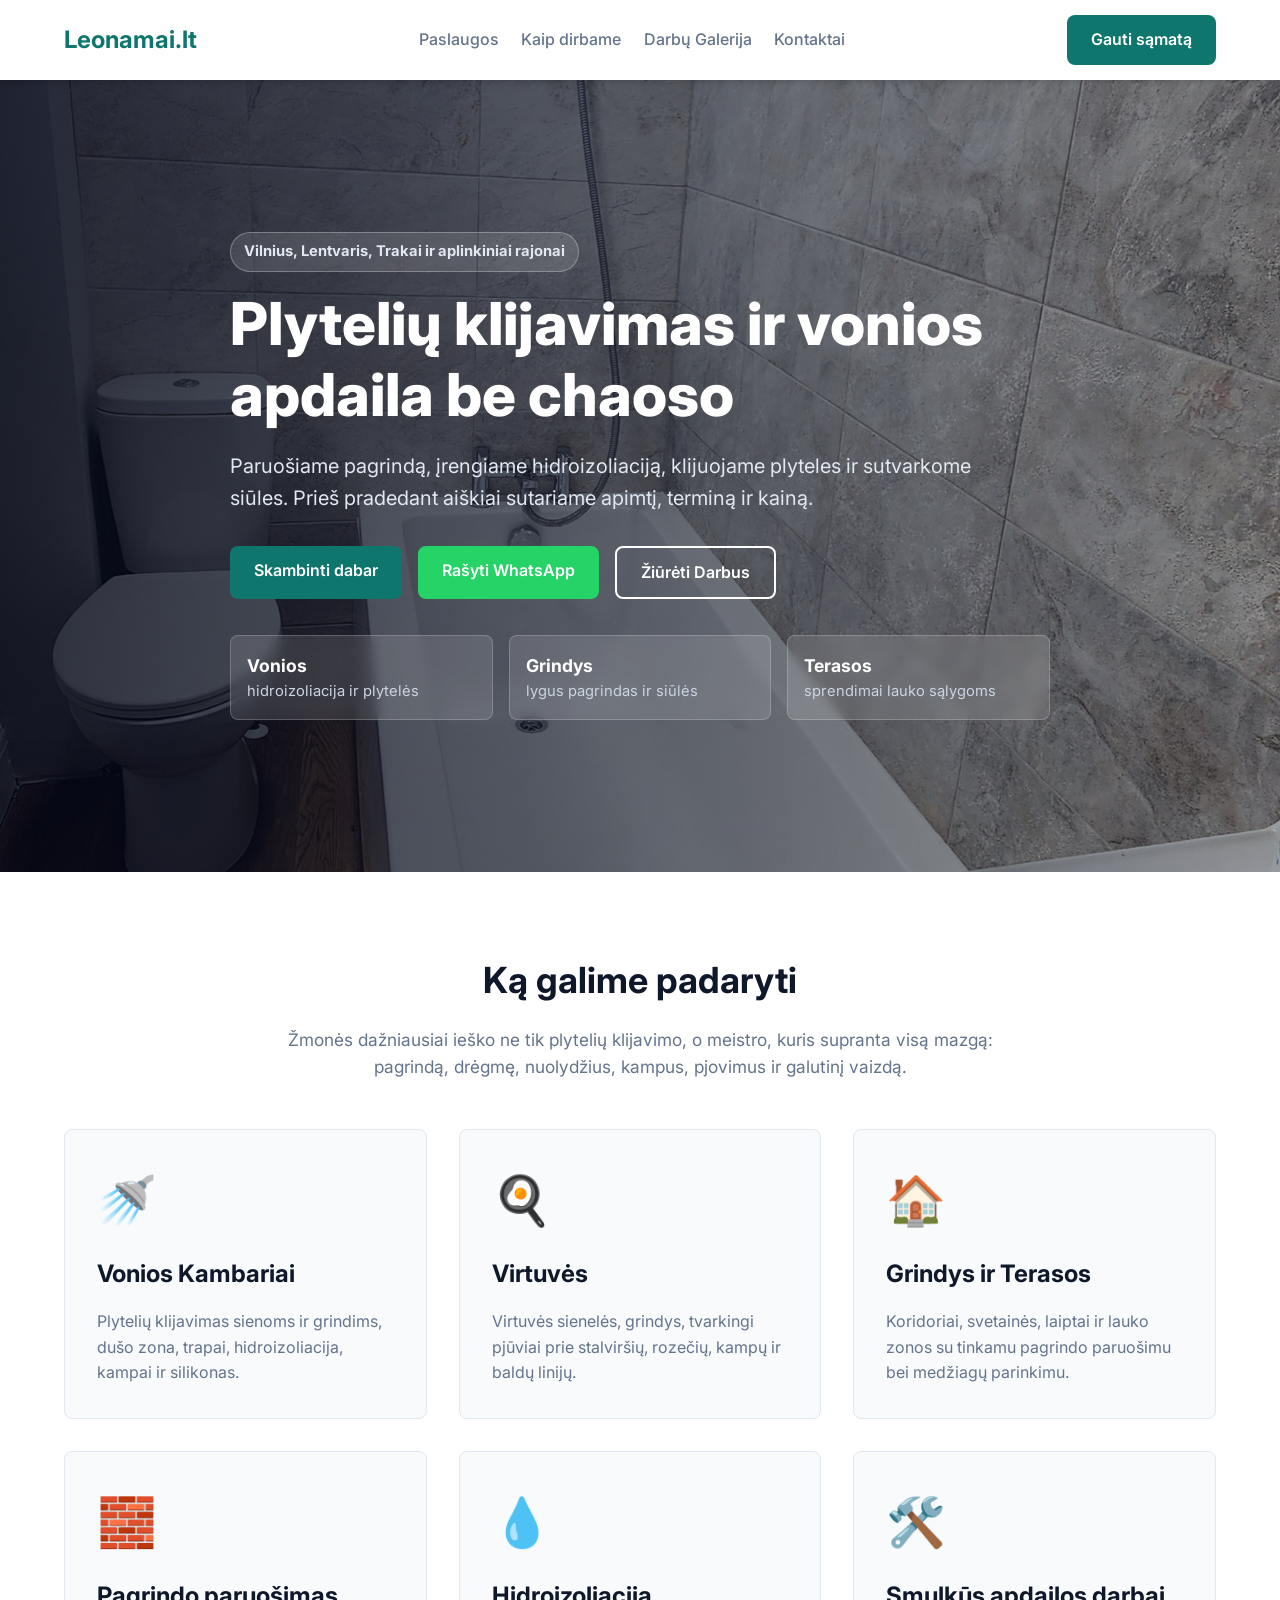
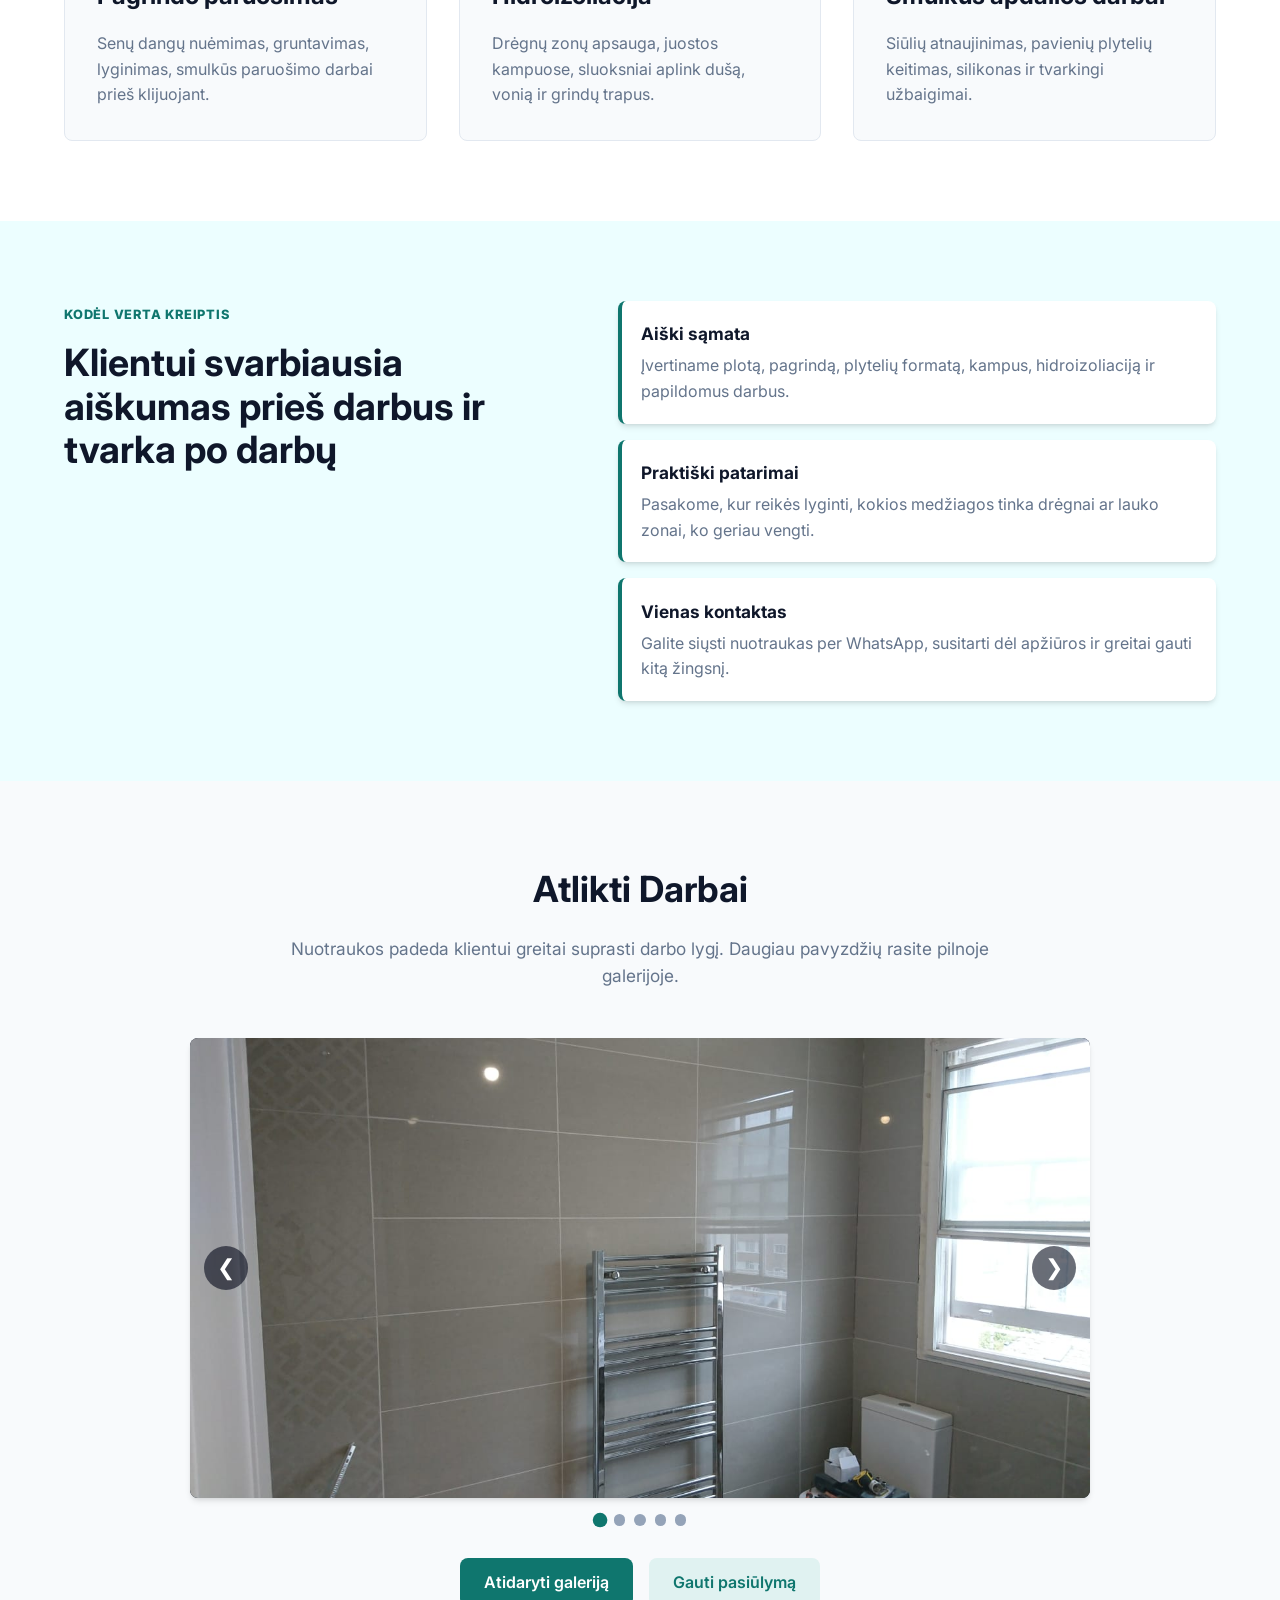
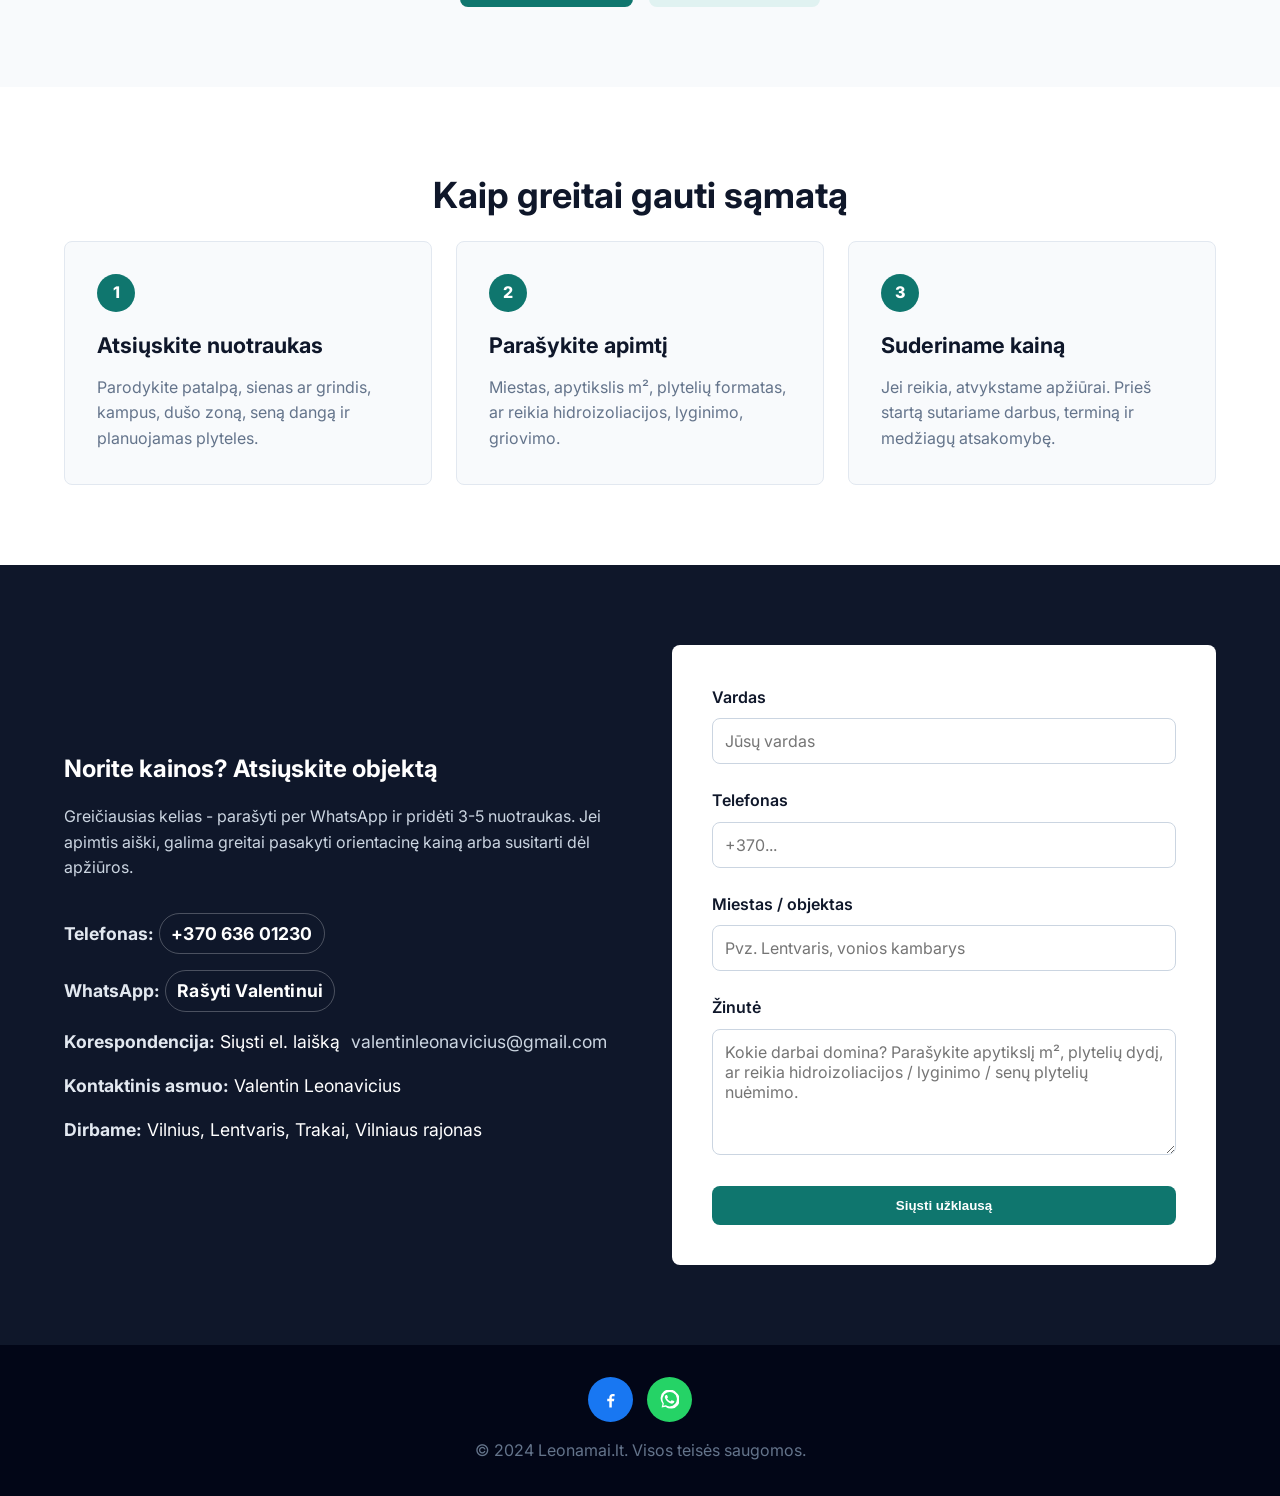
==== commit c1e00713: "Polish contact section and mobile gallery" ====
--- a/index.html
+++ b/index.html
@@ -38,7 +38,7 @@
       "name": "Leonamai.lt",
       "url": "https://leonamai.lt/",
       "telephone": "+37063601230",
-      "email": "Valentinleonavicius@gmail.com",
+      "email": "valentinleonavicius@gmail.com",
       "areaServed": [
         "Vilnius",
         "Lentvaris",
@@ -165,7 +165,7 @@
             <div class="carousel" id="worksCarousel" aria-label="Atliktų darbų nuotraukų karuselė">
                 <button class="carousel-btn prev" type="button" aria-label="Ankstesnė nuotrauka">&#10094;</button>
                 <div class="carousel-track">
-                    <img class="carousel-slide is-active" src="images/IMG-20190806-WA0001.jpg" alt="Plytelių klijavimas vonios kambaryje" loading="lazy">
+                    <img class="carousel-slide is-active" src="images/IMG-20190806-WA0001.jpg" alt="Plytelių klijavimas vonios kambaryje" loading="eager" fetchpriority="high">
                     <img class="carousel-slide" src="images/IMG-20190806-WA0002.jpg" alt="Plytelių klijavimo darbas virtuvėje" loading="lazy">
                     <img class="carousel-slide" src="images/IMG-20190807-WA0004.jpg" alt="Plytelių klijavimas ant grindų" loading="lazy">
                     <img class="carousel-slide" src="images/IMG-20190807-WA0005.jpg" alt="Plytelių klijavimo pavyzdys interjere" loading="lazy">
@@ -218,14 +218,14 @@
                 <ul>
                     <li><strong>Telefonas:</strong> <a class="phone-link" href="tel:+37063601230" aria-label="Skambinti +370 636 01230">+370 636 01230</a></li>
                     <li><strong>WhatsApp:</strong> <a class="phone-link" href="https://wa.me/37063601230?text=Sveiki,%20domina%20plyteli%C5%B3%20klijavimas.%20Nor%C4%97%C4%8Diau%20gauti%20s%C4%85mat%C4%85." target="_blank" rel="noopener noreferrer">Rašyti Valentinui</a></li>
-                    <li><strong>El. paštas:</strong> <a href="mailto:Valentinleonavicius@gmail.com">Valentinleonavicius@gmail.com</a>
+                    <li><strong>Korespondencija:</strong> <a href="mailto:valentinleonavicius@gmail.com?subject=Korespondencija%20i%C5%A1%20Leonamai.lt">Siųsti el. laišką</a> <span class="muted-contact">valentinleonavicius@gmail.com</span>
                     </li>
                     <li><strong>Kontaktinis asmuo:</strong> Valentin Leonavicius</li>
                     <li><strong>Dirbame:</strong> Vilnius, Lentvaris, Trakai, Vilniaus rajonas</li>
                 </ul>
             </div>
             <div class="contact-form-wrapper">
-                <form class="contact-form" action="https://formsubmit.co/Valentinleonavicius@gmail.com" method="POST" accept-charset="UTF-8">
+                <form class="contact-form" action="https://formsubmit.co/valentinleonavicius@gmail.com" method="POST" accept-charset="UTF-8">
                     <input type="hidden" name="_subject" value="Nauja užklausa iš Leonamai.lt">
                     <input type="hidden" name="_template" value="table">
                     <input type="hidden" name="_captcha" value="false">
--- a/style.css
+++ b/style.css
@@ -607,6 +607,11 @@
     box-shadow: 0 10px 20px rgba(15, 118, 110, 0.35);
 }
 
+.muted-contact {
+    color: #cbd5e1;
+    margin-left: 0.35rem;
+}
+
 .contact-form {
     background: var(--white);
     padding: 2.5rem;
@@ -734,11 +739,20 @@
 @media (max-width: 768px) {
     nav {
         display: none;
-        /* Implementation note: Mobile menu toggle would go here */
     }
 
     .header-content {
         height: 68px;
+    }
+
+    .logo {
+        font-size: 1.25rem;
+    }
+
+    .nav-btn {
+        display: inline-block;
+        padding: 0.65rem 0.9rem;
+        font-size: 0.9rem;
     }
 
     .hero {
@@ -784,7 +798,12 @@
     }
 
     .carousel-track {
-        height: 300px;
+        height: 280px;
+    }
+
+    .carousel-slide {
+        object-fit: contain;
+        background: #0f172a;
     }
 
     .carousel-btn {
@@ -801,7 +820,13 @@
     }
 
     .floating-contact {
-        display: inline-flex;
+        display: none;
+    }
+
+    .muted-contact {
+        display: block;
+        margin-left: 0;
+        margin-top: 0.3rem;
     }
 }
 
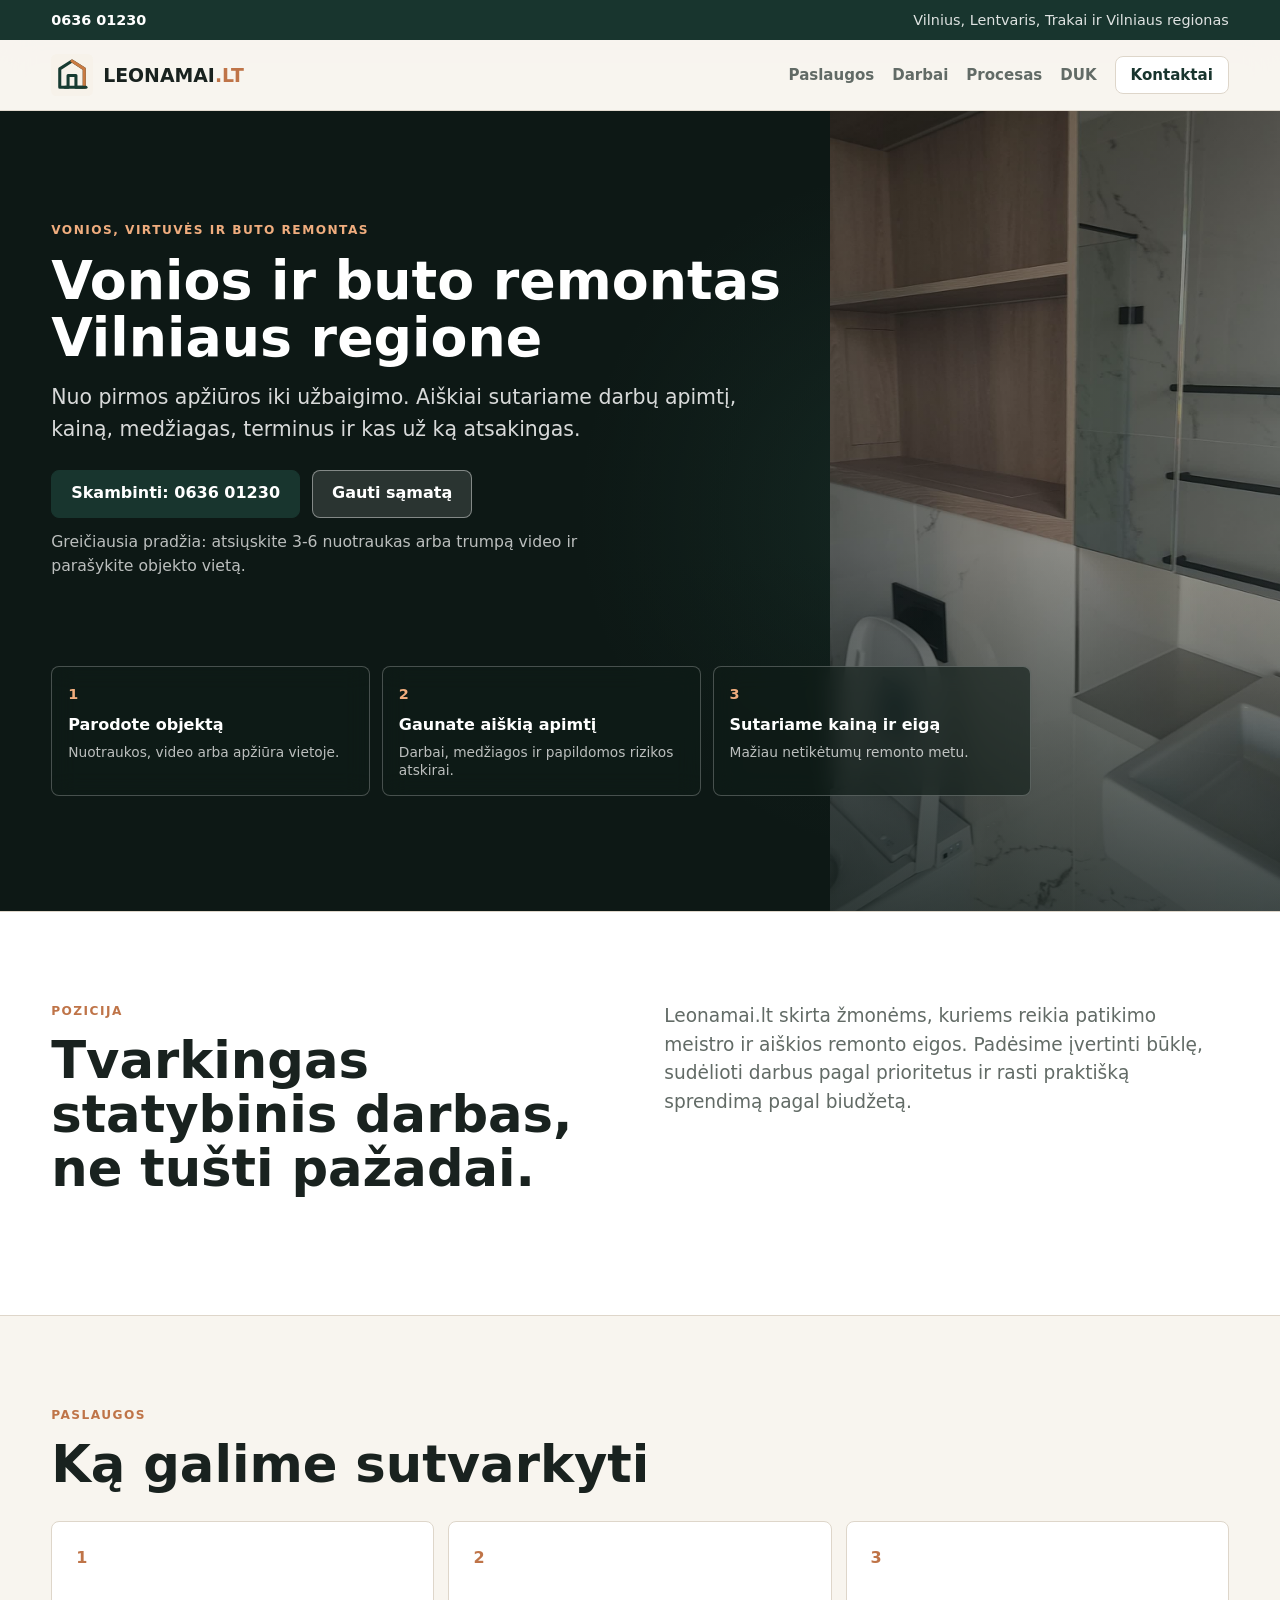
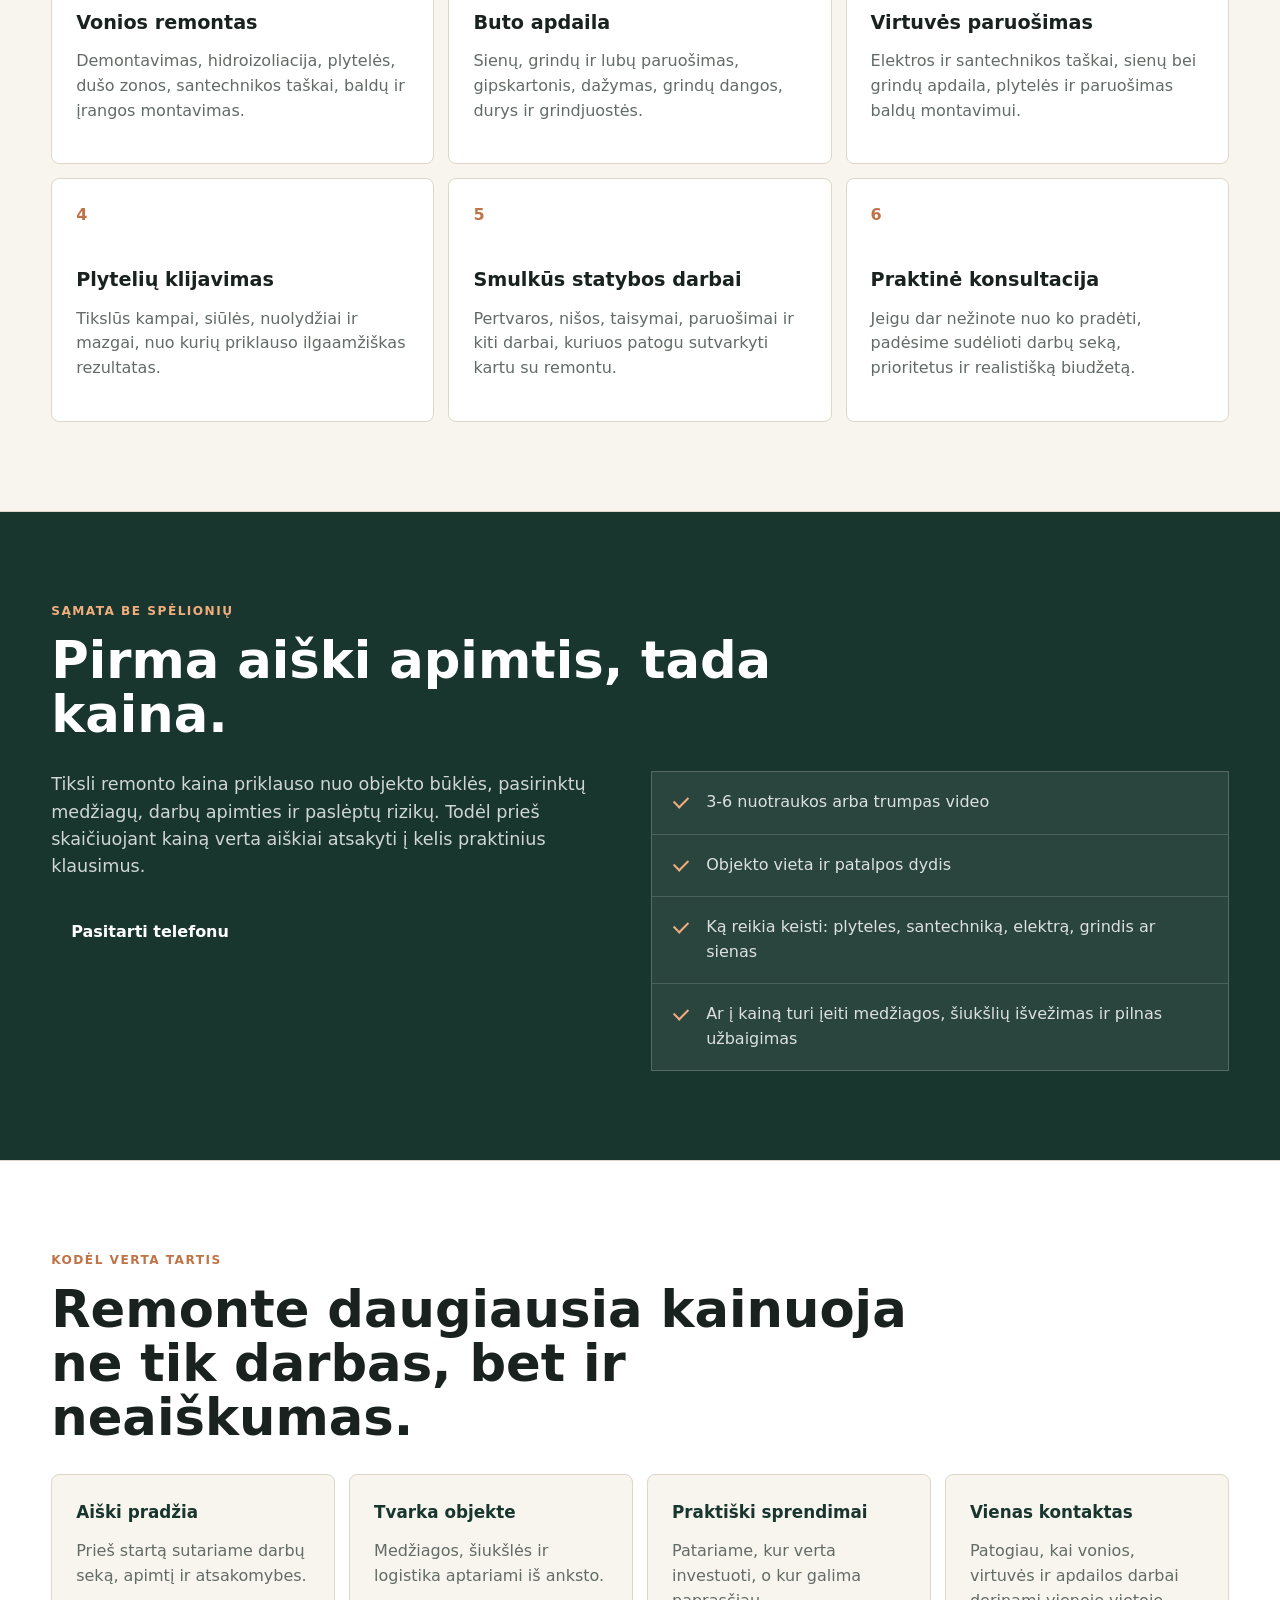
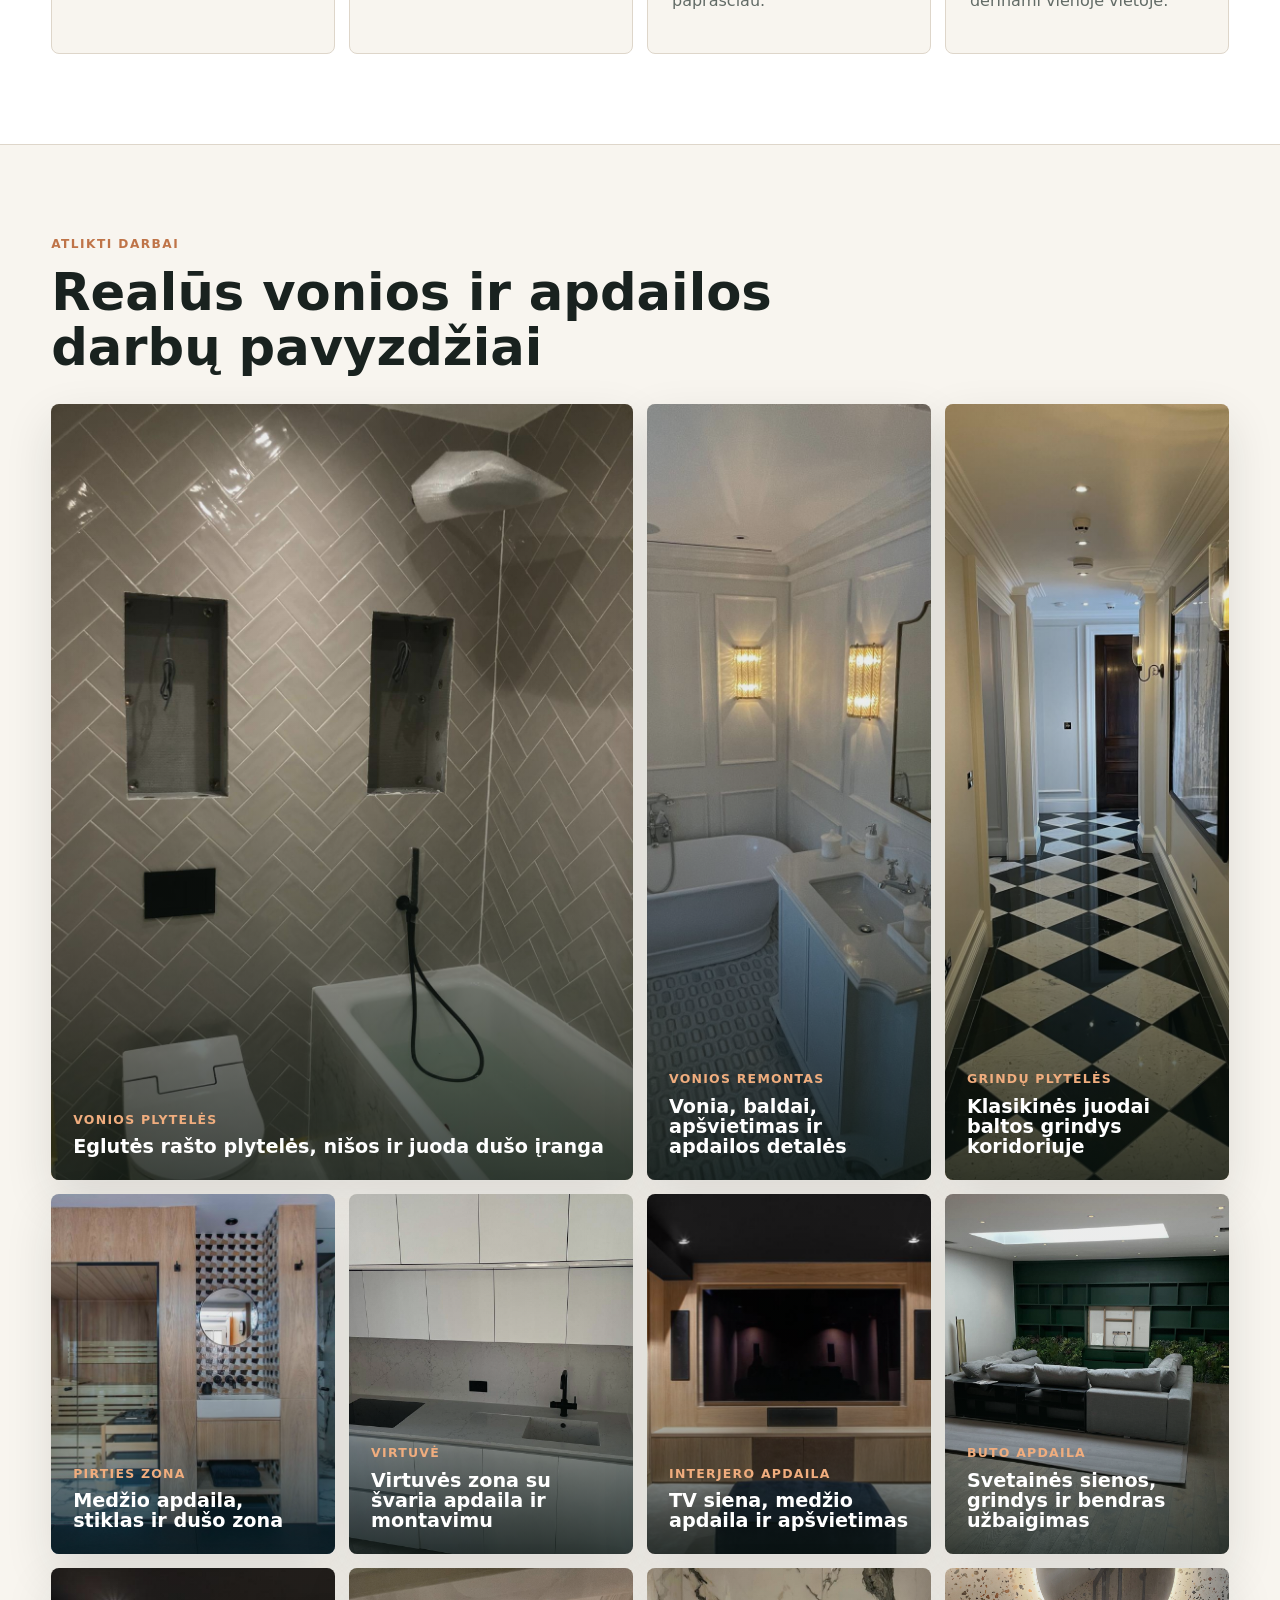
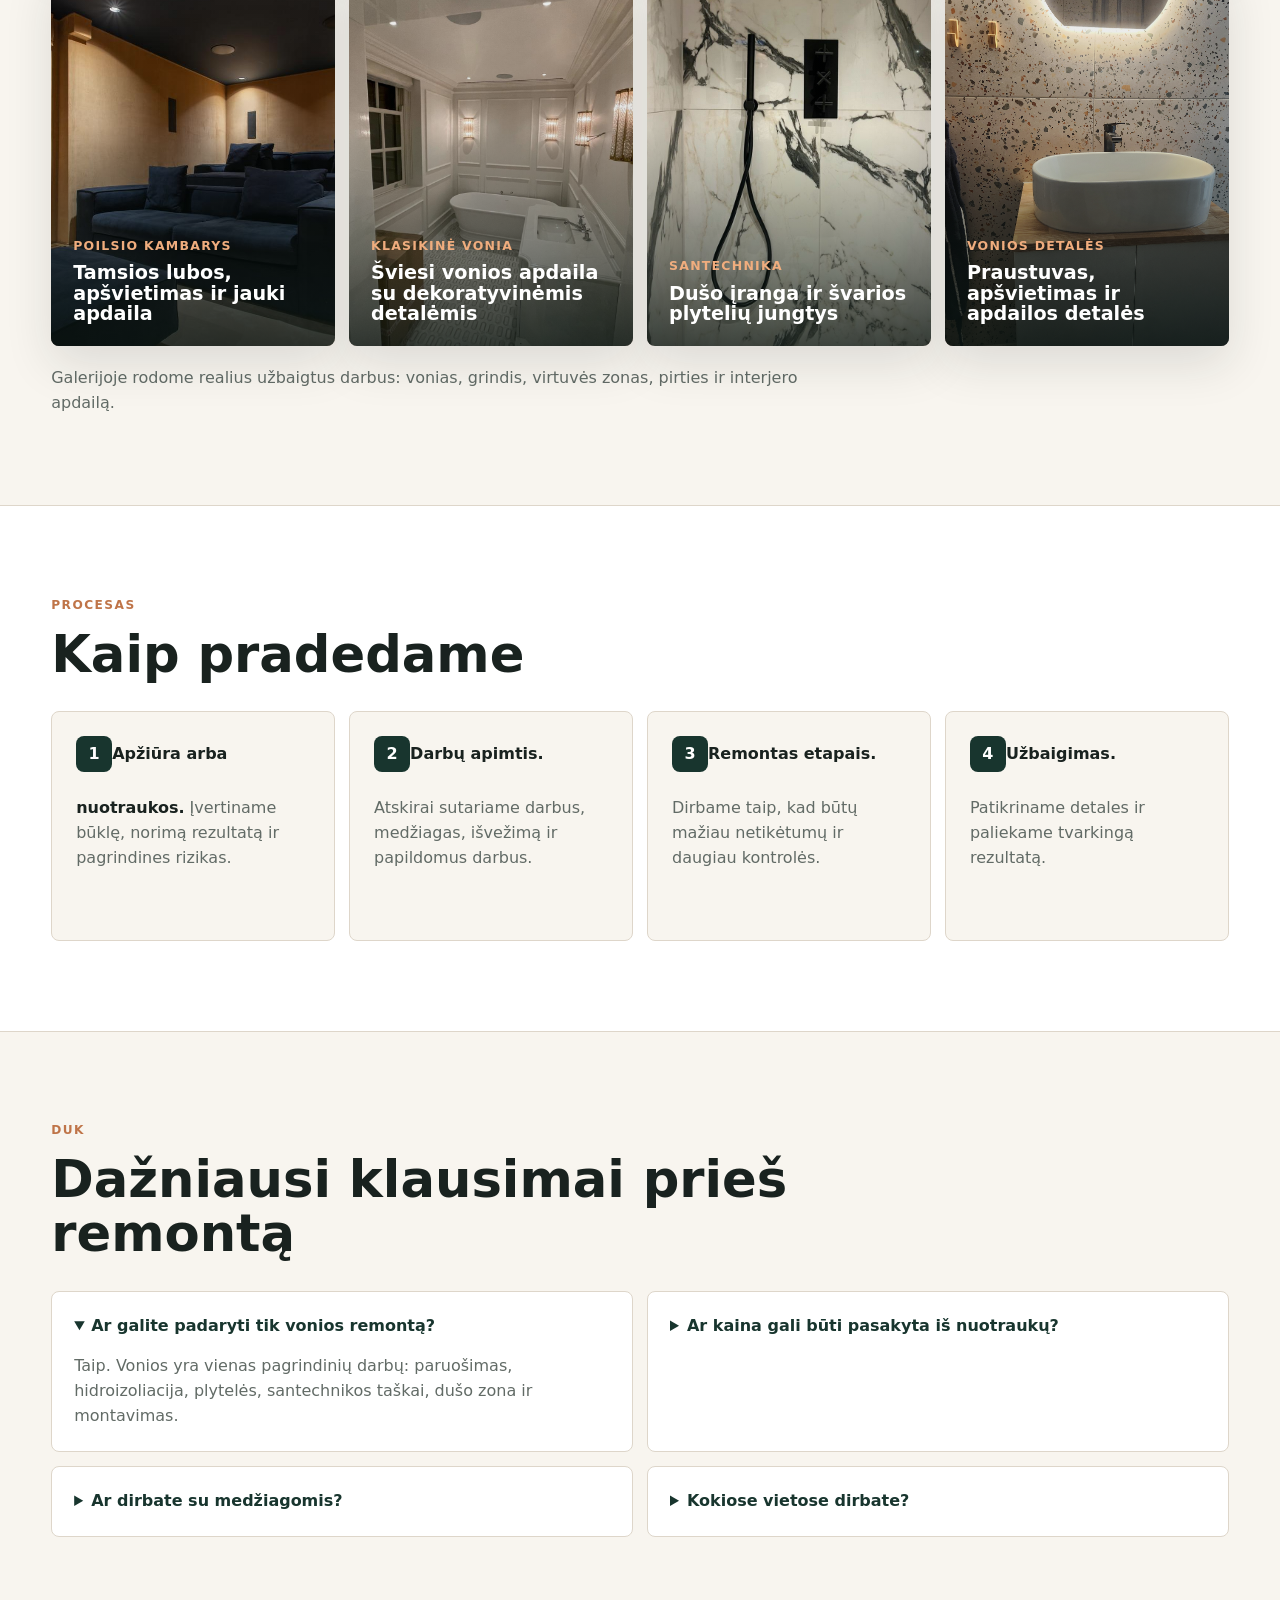
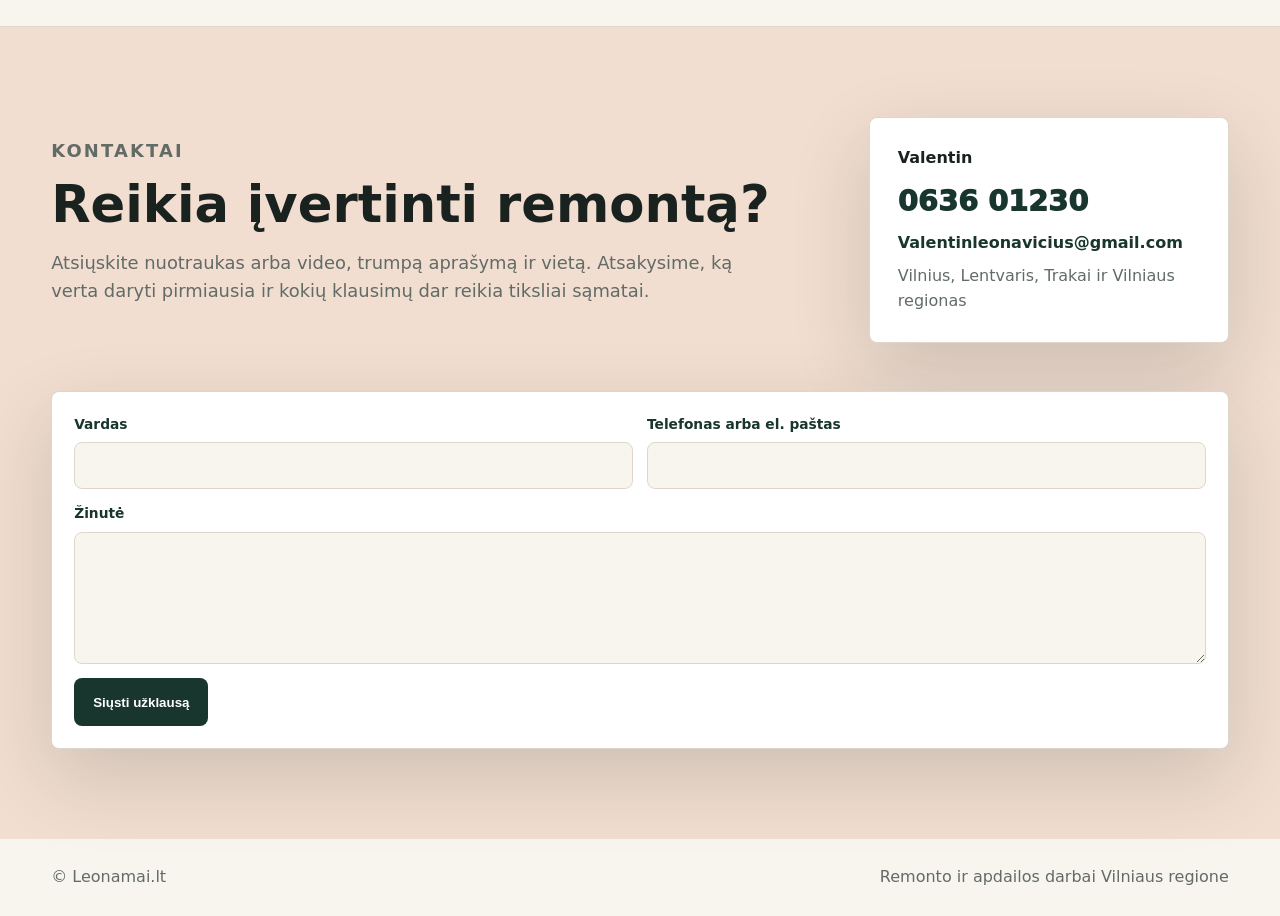
==== commit c7821436: "Publish renovation website version" ====
--- a/index.html
+++ b/index.html
@@ -1,292 +1,300 @@
-﻿<!DOCTYPE html>
+<!doctype html>
 <html lang="lt">
-
 <head>
-    <meta charset="UTF-8">
-    <meta name="viewport" content="width=device-width, initial-scale=1.0">
-    <title>Plytelių klijavimas Vilniuje ir Lentvaryje | Leonamai.lt</title>
-    <meta name="description" content="Plytelių klijavimas, hidroizoliacija ir vonios apdailos darbai Vilniuje, Lentvaryje, Trakuose ir aplink. Atsiųskite nuotraukas - paruošime aiškią sąmatą.">
-    <meta name="keywords" content="plytelių klijavimas Vilnius, plytelių meistras Lentvaris, vonios kambario plytelės, hidroizoliacija, terasos plytelės, Leonamai">
-    <meta name="author" content="Leonamai.lt">
-    <meta name="robots" content="index, follow, max-image-preview:large">
-    <meta name="theme-color" content="#0f766e">
-    <link rel="canonical" href="https://leonamai.lt/">
-
-    <meta property="og:type" content="website">
-    <meta property="og:locale" content="lt_LT">
-    <meta property="og:site_name" content="Leonamai.lt">
-    <meta property="og:title" content="Plytelių klijavimas Vilniuje ir Lentvaryje | Leonamai.lt">
-    <meta property="og:description" content="Vonios, virtuvės, grindų ir terasų plytelių klijavimas su paruošimu, hidroizoliacija ir aiškia sąmata.">
-    <meta property="og:url" content="https://leonamai.lt/">
-    <meta property="og:image" content="https://leonamai.lt/images/20240811_192628.jpg">
-    <meta property="og:image:alt" content="Plytelių klijavimo darbų pavyzdys">
-
-    <meta name="twitter:card" content="summary_large_image">
-    <meta name="twitter:title" content="Plytelių klijavimas Vilniuje ir Lentvaryje | Leonamai.lt">
-    <meta name="twitter:description" content="Plytelių klijavimas, hidroizoliacija ir vonios apdailos darbai. Atsiųskite nuotraukas ir gausite aiškią sąmatą.">
-    <meta name="twitter:image" content="https://leonamai.lt/images/20240811_192628.jpg">
-
-    <link rel="preconnect" href="https://fonts.googleapis.com">
-    <link rel="preconnect" href="https://fonts.gstatic.com" crossorigin>
-    <link href="https://fonts.googleapis.com/css2?family=Inter:wght@300;400;600;700&display=swap" rel="stylesheet">
-    <link rel="stylesheet" href="style.css">
-
-    <script type="application/ld+json">
-    {
-      "@context": "https://schema.org",
-      "@type": "HomeAndConstructionBusiness",
-      "name": "Leonamai.lt",
-      "url": "https://leonamai.lt/",
-      "telephone": "+37063601230",
-      "email": "valentinleonavicius@gmail.com",
-      "areaServed": [
-        "Vilnius",
-        "Lentvaris",
-        "Trakai",
-        "Vilniaus rajonas"
-      ],
-      "serviceType": [
-        "Plytelių klijavimas",
-        "Vonios kambario plytelių klijavimas",
-        "Virtuvės plytelių klijavimas",
-        "Grindų ir terasų plytelių klijavimas",
-        "Hidroizoliacija",
-        "Pagrindo paruošimas"
-      ],
-      "sameAs": [
-        "https://www.facebook.com/valentin.leonavicius",
-        "https://wa.me/37063601230"
-      ]
-    }
-    </script>
+  <meta charset="utf-8" />
+  <meta name="viewport" content="width=device-width, initial-scale=1" />
+  <title>LEONAMAI.LT - būsto remontas Vilniuje ir Vilniaus regione</title>
+  <meta name="description" content="Tvarkingas vonios, virtuvės ir buto remontas Vilniuje, Lentvaryje, Trakuose ir Vilniaus regione. Aiški sąmata, darbų eiga ir praktiški sprendimai." />
+  <link rel="icon" href="assets/leonamai-logo.svg" type="image/svg+xml" />
+  <link rel="stylesheet" href="styles.css" />
 </head>
-
 <body>
-    <header>
-        <div class="container header-content">
-            <div class="logo">Leonamai.lt</div>
-            <nav>
-                <ul>
-                    <li><a href="#services">Paslaugos</a></li>
-                    <li><a href="#process">Kaip dirbame</a></li>
-                    <li><a href="gallery.html">Darbų Galerija</a></li>
-                    <li><a href="#contact">Kontaktai</a></li>
-                </ul>
-            </nav>
-            <a href="https://wa.me/37063601230?text=Sveiki,%20domina%20plyteli%C5%B3%20klijavimas.%20Nor%C4%97%C4%8Diau%20gauti%20s%C4%85mat%C4%85." class="btn btn-primary nav-btn" target="_blank" rel="noopener noreferrer">Gauti sąmatą</a>
+  <div class="topbar">
+    <a href="tel:+37063601230">0636 01230</a>
+    <span>Vilnius, Lentvaris, Trakai ir Vilniaus regionas</span>
+  </div>
+
+  <header class="site-header">
+    <a class="brand" href="#top" aria-label="Leonamai.lt">
+      <img src="assets/leonamai-logo.svg" alt="" />
+      <span>LEONAMAI<span>.LT</span></span>
+    </a>
+    <nav aria-label="Pagrindinė navigacija">
+      <a href="#paslaugos">Paslaugos</a>
+      <a href="#darbai">Darbai</a>
+      <a href="#procesas">Procesas</a>
+      <a href="#duk">DUK</a>
+      <a class="nav-cta" href="#kontaktai">Kontaktai</a>
+    </nav>
+  </header>
+
+  <main id="top">
+    <section class="hero">
+      <div class="hero-media" aria-hidden="true">
+        <video class="hero-video-desktop" autoplay muted loop playsinline poster="assets/hero-video-frame.jpg">
+          <source src="assets/hero-video-web.mp4" type="video/mp4" />
+        </video>
+        <video class="hero-video-mobile" autoplay muted loop playsinline poster="assets/hero-video-mobile-frame.jpg">
+          <source src="assets/hero-video-mobile.mp4" type="video/mp4" />
+        </video>
+      </div>
+      <div class="hero-panel">
+        <p class="eyebrow">Vonios, virtuvės ir buto remontas</p>
+        <h1>Vonios ir buto remontas Vilniaus regione</h1>
+        <p class="lead">Nuo pirmos apžiūros iki užbaigimo. Aiškiai sutariame darbų apimtį, kainą, medžiagas, terminus ir kas už ką atsakingas.</p>
+        <div class="actions">
+          <a class="button" href="tel:+37063601230">Skambinti: 0636 01230</a>
+          <a class="button secondary" href="#kontaktai">Gauti sąmatą</a>
         </div>
-    </header>
-
-    <section class="hero" id="home">
-        <div class="hero-overlay"></div>
-        <div class="container hero-content">
-            <span class="hero-kicker">Vilnius, Lentvaris, Trakai ir aplinkiniai rajonai</span>
-            <h1>Plytelių klijavimas ir vonios apdaila be chaoso</h1>
-            <p>Paruošiame pagrindą, įrengiame hidroizoliaciją, klijuojame plyteles ir sutvarkome siūles. Prieš pradedant aiškiai sutariame apimtį, terminą ir kainą.</p>
-            <div class="hero-buttons">
-                <a href="tel:+37063601230" class="btn btn-primary">Skambinti dabar</a>
-                <a href="https://wa.me/37063601230?text=Sveiki,%20domina%20plyteli%C5%B3%20klijavimas.%20Nor%C4%97%C4%8Diau%20gauti%20s%C4%85mat%C4%85." class="btn btn-whatsapp" target="_blank" rel="noopener noreferrer">Rašyti WhatsApp</a>
-                <a href="gallery.html" class="btn btn-outline">Žiūrėti Darbus</a>
-            </div>
-            <div class="hero-proof" aria-label="Pagrindiniai privalumai">
-                <div><strong>Vonios</strong><span>hidroizoliacija ir plytelės</span></div>
-                <div><strong>Grindys</strong><span>lygus pagrindas ir siūlės</span></div>
-                <div><strong>Terasos</strong><span>sprendimai lauko sąlygoms</span></div>
-            </div>
+        <p class="hero-note">Greičiausia pradžia: atsiųskite 3-6 nuotraukas arba trumpą video ir parašykite objekto vietą.</p>
+      </div>
+      <div class="hero-facts" aria-label="Kaip užsisakyti remontą">
+        <div><strong>1</strong><span>Parodote objektą</span><p>Nuotraukos, video arba apžiūra vietoje.</p></div>
+        <div><strong>2</strong><span>Gaunate aiškią apimtį</span><p>Darbai, medžiagos ir papildomos rizikos atskirai.</p></div>
+        <div><strong>3</strong><span>Sutariame kainą ir eigą</span><p>Mažiau netikėtumų remonto metu.</p></div>
+      </div>
+    </section>
+
+    <section class="section intro">
+      <div class="section-title">
+        <p class="eyebrow">Pozicija</p>
+        <h2>Tvarkingas statybinis darbas, ne tušti pažadai.</h2>
+      </div>
+      <p>Leonamai.lt skirta žmonėms, kuriems reikia patikimo meistro ir aiškios remonto eigos. Padėsime įvertinti būklę, sudėlioti darbus pagal prioritetus ir rasti praktišką sprendimą pagal biudžetą.</p>
+    </section>
+
+    <section id="paslaugos" class="section services">
+      <div class="section-title">
+        <p class="eyebrow">Paslaugos</p>
+        <h2>Ką galime sutvarkyti</h2>
+      </div>
+      <div class="service-grid">
+        <article>
+          <span>1</span>
+          <h3>Vonios remontas</h3>
+          <p>Demontavimas, hidroizoliacija, plytelės, dušo zonos, santechnikos taškai, baldų ir įrangos montavimas.</p>
+        </article>
+        <article>
+          <span>2</span>
+          <h3>Buto apdaila</h3>
+          <p>Sienų, grindų ir lubų paruošimas, gipskartonis, dažymas, grindų dangos, durys ir grindjuostės.</p>
+        </article>
+        <article>
+          <span>3</span>
+          <h3>Virtuvės paruošimas</h3>
+          <p>Elektros ir santechnikos taškai, sienų bei grindų apdaila, plytelės ir paruošimas baldų montavimui.</p>
+        </article>
+        <article>
+          <span>4</span>
+          <h3>Plytelių klijavimas</h3>
+          <p>Tikslūs kampai, siūlės, nuolydžiai ir mazgai, nuo kurių priklauso ilgaamžiškas rezultatas.</p>
+        </article>
+        <article>
+          <span>5</span>
+          <h3>Smulkūs statybos darbai</h3>
+          <p>Pertvaros, nišos, taisymai, paruošimai ir kiti darbai, kuriuos patogu sutvarkyti kartu su remontu.</p>
+        </article>
+        <article>
+          <span>6</span>
+          <h3>Praktinė konsultacija</h3>
+          <p>Jeigu dar nežinote nuo ko pradėti, padėsime sudėlioti darbų seką, prioritetus ir realistišką biudžetą.</p>
+        </article>
+      </div>
+    </section>
+
+    <section id="kainos" class="section estimate">
+      <div class="section-title">
+        <p class="eyebrow">Sąmata be spėlionių</p>
+        <h2>Pirma aiški apimtis, tada kaina.</h2>
+      </div>
+      <div class="estimate-grid">
+        <div class="estimate-copy">
+          <p>Tiksli remonto kaina priklauso nuo objekto būklės, pasirinktų medžiagų, darbų apimties ir paslėptų rizikų. Todėl prieš skaičiuojant kainą verta aiškiai atsakyti į kelis praktinius klausimus.</p>
+          <a class="button" href="tel:+37063601230">Pasitarti telefonu</a>
         </div>
-    </section>
-
-    <section class="services" id="services">
-        <div class="container">
-            <h2 class="section-title">Ką galime padaryti</h2>
-            <p class="section-intro">Žmonės dažniausiai ieško ne tik plytelių klijavimo, o meistro, kuris supranta visą mazgą: pagrindą, drėgmę, nuolydžius, kampus, pjovimus ir galutinį vaizdą.</p>
-            <div class="services-grid">
-                <div class="service-card">
-                    <div class="icon" aria-hidden="true">🚿</div>
-                    <h3>Vonios Kambariai</h3>
-                    <p>Plytelių klijavimas sienoms ir grindims, dušo zona, trapai, hidroizoliacija, kampai ir silikonas.</p>
-                </div>
-                <div class="service-card">
-                    <div class="icon" aria-hidden="true">🍳</div>
-                    <h3>Virtuvės</h3>
-                    <p>Virtuvės sienelės, grindys, tvarkingi pjūviai prie stalviršių, rozečių, kampų ir baldų linijų.</p>
-                </div>
-                <div class="service-card">
-                    <div class="icon" aria-hidden="true">🏠</div>
-                    <h3>Grindys ir Terasos</h3>
-                    <p>Koridoriai, svetainės, laiptai ir lauko zonos su tinkamu pagrindo paruošimu bei medžiagų parinkimu.</p>
-                </div>
-                <div class="service-card">
-                    <div class="icon" aria-hidden="true">🧱</div>
-                    <h3>Pagrindo paruošimas</h3>
-                    <p>Senų dangų nuėmimas, gruntavimas, lyginimas, smulkūs paruošimo darbai prieš klijuojant.</p>
-                </div>
-                <div class="service-card">
-                    <div class="icon" aria-hidden="true">💧</div>
-                    <h3>Hidroizoliacija</h3>
-                    <p>Drėgnų zonų apsauga, juostos kampuose, sluoksniai aplink dušą, vonią ir grindų trapus.</p>
-                </div>
-                <div class="service-card">
-                    <div class="icon" aria-hidden="true">🛠️</div>
-                    <h3>Smulkūs apdailos darbai</h3>
-                    <p>Siūlių atnaujinimas, pavienių plytelių keitimas, silikonas ir tvarkingi užbaigimai.</p>
-                </div>
-            </div>
-        </div>
-    </section>
-
-    <section class="why">
-        <div class="container why-grid">
-            <div>
-                <span class="section-label">Kodėl verta kreiptis</span>
-                <h2 class="section-heading">Klientui svarbiausia aiškumas prieš darbus ir tvarka po darbų</h2>
-            </div>
-            <div class="benefits-list">
-                <div class="benefit-item">
-                    <strong>Aiški sąmata</strong>
-                    <p>Įvertiname plotą, pagrindą, plytelių formatą, kampus, hidroizoliaciją ir papildomus darbus.</p>
-                </div>
-                <div class="benefit-item">
-                    <strong>Praktiški patarimai</strong>
-                    <p>Pasakome, kur reikės lyginti, kokios medžiagos tinka drėgnai ar lauko zonai, ko geriau vengti.</p>
-                </div>
-                <div class="benefit-item">
-                    <strong>Vienas kontaktas</strong>
-                    <p>Galite siųsti nuotraukas per WhatsApp, susitarti dėl apžiūros ir greitai gauti kitą žingsnį.</p>
-                </div>
-            </div>
-        </div>
-    </section>
-
-    <section class="gallery" id="gallery">
-        <div class="container">
-            <h2 class="section-title">Atlikti Darbai</h2>
-            <p class="section-intro">Nuotraukos padeda klientui greitai suprasti darbo lygį. Daugiau pavyzdžių rasite pilnoje galerijoje.</p>
-            <div class="carousel" id="worksCarousel" aria-label="Atliktų darbų nuotraukų karuselė">
-                <button class="carousel-btn prev" type="button" aria-label="Ankstesnė nuotrauka">&#10094;</button>
-                <div class="carousel-track">
-                    <img class="carousel-slide is-active" src="images/IMG-20190806-WA0001.jpg" alt="Plytelių klijavimas vonios kambaryje" loading="eager" fetchpriority="high">
-                    <img class="carousel-slide" src="images/IMG-20190806-WA0002.jpg" alt="Plytelių klijavimo darbas virtuvėje" loading="lazy">
-                    <img class="carousel-slide" src="images/IMG-20190807-WA0004.jpg" alt="Plytelių klijavimas ant grindų" loading="lazy">
-                    <img class="carousel-slide" src="images/IMG-20190807-WA0005.jpg" alt="Plytelių klijavimo pavyzdys interjere" loading="lazy">
-                    <img class="carousel-slide" src="images/IMG-20190807-WA0006.jpg" alt="Terasos plytelių klijavimo darbas" loading="lazy">
-                </div>
-                <button class="carousel-btn next" type="button" aria-label="Kita nuotrauka">&#10095;</button>
-            </div>
-            <div class="carousel-dots" id="worksCarouselDots" aria-label="Karuselės navigacija">
-                <button class="carousel-dot is-active" type="button" data-slide="0" aria-label="Rodyti 1 nuotrauką"></button>
-                <button class="carousel-dot" type="button" data-slide="1" aria-label="Rodyti 2 nuotrauką"></button>
-                <button class="carousel-dot" type="button" data-slide="2" aria-label="Rodyti 3 nuotrauką"></button>
-                <button class="carousel-dot" type="button" data-slide="3" aria-label="Rodyti 4 nuotrauką"></button>
-                <button class="carousel-dot" type="button" data-slide="4" aria-label="Rodyti 5 nuotrauką"></button>
-            </div>
-            <div class="section-actions">
-                <a href="gallery.html" class="btn btn-primary">Atidaryti galeriją</a>
-                <a href="#contact" class="btn btn-secondary">Gauti pasiūlymą</a>
-            </div>
-        </div>
-    </section>
-
-    <section class="process" id="process">
-        <div class="container">
-            <h2 class="section-title">Kaip greitai gauti sąmatą</h2>
-            <div class="process-grid">
-                <div class="process-step">
-                    <span>1</span>
-                    <h3>Atsiųskite nuotraukas</h3>
-                    <p>Parodykite patalpą, sienas ar grindis, kampus, dušo zoną, seną dangą ir planuojamas plyteles.</p>
-                </div>
-                <div class="process-step">
-                    <span>2</span>
-                    <h3>Parašykite apimtį</h3>
-                    <p>Miestas, apytikslis m², plytelių formatas, ar reikia hidroizoliacijos, lyginimo, griovimo.</p>
-                </div>
-                <div class="process-step">
-                    <span>3</span>
-                    <h3>Suderiname kainą</h3>
-                    <p>Jei reikia, atvykstame apžiūrai. Prieš startą sutariame darbus, terminą ir medžiagų atsakomybę.</p>
-                </div>
-            </div>
-        </div>
-    </section>
-
-    <section class="contact" id="contact">
-        <div class="container contact-container">
-            <div class="contact-info">
-                <h2>Norite kainos? Atsiųskite objektą</h2>
-                <p>Greičiausias kelias - parašyti per WhatsApp ir pridėti 3-5 nuotraukas. Jei apimtis aiški, galima greitai pasakyti orientacinę kainą arba susitarti dėl apžiūros.</p>
-                <ul>
-                    <li><strong>Telefonas:</strong> <a class="phone-link" href="tel:+37063601230" aria-label="Skambinti +370 636 01230">+370 636 01230</a></li>
-                    <li><strong>WhatsApp:</strong> <a class="phone-link" href="https://wa.me/37063601230?text=Sveiki,%20domina%20plyteli%C5%B3%20klijavimas.%20Nor%C4%97%C4%8Diau%20gauti%20s%C4%85mat%C4%85." target="_blank" rel="noopener noreferrer">Rašyti Valentinui</a></li>
-                    <li><strong>Korespondencija:</strong> <a href="mailto:valentinleonavicius@gmail.com?subject=Korespondencija%20i%C5%A1%20Leonamai.lt">Siųsti el. laišką</a> <span class="muted-contact">valentinleonavicius@gmail.com</span>
-                    </li>
-                    <li><strong>Kontaktinis asmuo:</strong> Valentin Leonavicius</li>
-                    <li><strong>Dirbame:</strong> Vilnius, Lentvaris, Trakai, Vilniaus rajonas</li>
-                </ul>
-            </div>
-            <div class="contact-form-wrapper">
-                <form class="contact-form" action="https://formsubmit.co/valentinleonavicius@gmail.com" method="POST" accept-charset="UTF-8">
-                    <input type="hidden" name="_subject" value="Nauja užklausa iš Leonamai.lt">
-                    <input type="hidden" name="_template" value="table">
-                    <input type="hidden" name="_captcha" value="false">
-                    <input type="text" name="_honey" style="display:none">
-                    <div class="form-group">
-                        <label for="name">Vardas</label>
-                        <input type="text" id="name" name="name" placeholder="Jūsų vardas" required>
-                    </div>
-                    <div class="form-group">
-                        <label for="phone">Telefonas</label>
-                        <input type="tel" id="phone" name="phone" placeholder="+370..." required>
-                    </div>
-                    <div class="form-group">
-                        <label for="location">Miestas / objektas</label>
-                        <input type="text" id="location" name="location" placeholder="Pvz. Lentvaris, vonios kambarys">
-                    </div>
-                    <div class="form-group">
-                        <label for="message">Žinutė</label>
-                        <textarea id="message" name="message" rows="5" placeholder="Kokie darbai domina? Parašykite apytikslį m², plytelių dydį, ar reikia hidroizoliacijos / lyginimo / senų plytelių nuėmimo."></textarea>
-                    </div>
-                    <button type="submit" class="btn btn-primary full-width">Siųsti užklausą</button>
-                </form>
-            </div>
-        </div>
-    </section>
-
-    <a class="floating-contact" href="tel:+37063601230" aria-label="Skambinti Valentinui">Skambinti</a>
-
-    <footer>
-        <div class="container footer-content">
-            <div class="footer-social" aria-label="Socialiniai tinklai">
-                <a class="social-icon-btn facebook" href="https://www.facebook.com/valentin.leonavicius" target="_blank" rel="noopener noreferrer" aria-label="Facebook">
-                    <svg viewBox="0 0 24 24" role="img" focusable="false" aria-hidden="true">
-                        <path d="M13.5 22v-8h2.7l.5-3h-3.2V9.2c0-.9.3-1.5 1.6-1.5H17V5c-.3 0-1.3-.1-2.5-.1-2.4 0-4.1 1.5-4.1 4.3V11H7.8v3h2.6v8h3.1z" />
-                    </svg>
-                </a>
-                <a class="social-icon-btn whatsapp" href="https://wa.me/37063601230" target="_blank" rel="noopener noreferrer" aria-label="WhatsApp">
-                    <svg viewBox="0 0 24 24" role="img" focusable="false" aria-hidden="true">
-                        <path d="M20.5 3.5A11 11 0 0 0 3.2 17.2L2 22l4.9-1.2A11 11 0 1 0 20.5 3.5Zm-8.6 17a9 9 0 0 1-4.6-1.3l-.3-.2-2.9.7.8-2.8-.2-.3a9 9 0 1 1 7.2 3.9Zm5.1-6.7c-.3-.2-1.8-.9-2.1-1-.3-.1-.5-.2-.7.2s-.8 1-.9 1.1c-.2.2-.3.2-.6.1a7.5 7.5 0 0 1-3.7-3.2c-.2-.3 0-.5.1-.6l.5-.6c.1-.2.2-.3.3-.5.1-.2 0-.4 0-.5l-1-2.3c-.2-.4-.4-.4-.6-.4h-.5c-.2 0-.5.1-.8.4s-1 1-1 2.4 1 2.8 1.2 3c.1.2 2 3.1 4.9 4.3.7.3 1.2.5 1.6.7.7.2 1.3.2 1.8.1.6-.1 1.8-.8 2.1-1.6.3-.8.3-1.4.2-1.6 0-.1-.3-.2-.6-.4Z" />
-                    </svg>
-                </a>
-            </div>
-            <p>&copy; 2024 Leonamai.lt. Visos teisės saugomos.</p>
-        </div>
-    </footer>
-
-    <script src="script.js"></script>
+        <ul class="check-list">
+          <li>3-6 nuotraukos arba trumpas video</li>
+          <li>Objekto vieta ir patalpos dydis</li>
+          <li>Ką reikia keisti: plyteles, santechniką, elektrą, grindis ar sienas</li>
+          <li>Ar į kainą turi įeiti medžiagos, šiukšlių išvežimas ir pilnas užbaigimas</li>
+        </ul>
+      </div>
+    </section>
+
+    <section class="section proof-strip">
+      <div class="section-title">
+        <p class="eyebrow">Kodėl verta tartis</p>
+        <h2>Remonte daugiausia kainuoja ne tik darbas, bet ir neaiškumas.</h2>
+      </div>
+      <div class="proof-grid">
+        <div><strong>Aiški pradžia</strong><span>Prieš startą sutariame darbų seką, apimtį ir atsakomybes.</span></div>
+        <div><strong>Tvarka objekte</strong><span>Medžiagos, šiukšlės ir logistika aptariami iš anksto.</span></div>
+        <div><strong>Praktiški sprendimai</strong><span>Patariame, kur verta investuoti, o kur galima paprasčiau.</span></div>
+        <div><strong>Vienas kontaktas</strong><span>Patogiau, kai vonios, virtuvės ir apdailos darbai derinami vienoje vietoje.</span></div>
+      </div>
+    </section>
+
+    <section id="darbai" class="section work">
+      <div class="section-title">
+        <p class="eyebrow">Atlikti darbai</p>
+        <h2>Realūs vonios ir apdailos darbų pavyzdžiai</h2>
+      </div>
+      <div class="project-grid">
+        <article class="project-card large">
+          <img src="assets/project-bath-herringbone.jpg" alt="Vonia su eglutės rašto plytelėmis ir juoda dušo įranga" />
+          <div>
+            <p>Vonios plytelės</p>
+            <h3>Eglutės rašto plytelės, nišos ir juoda dušo įranga</h3>
+          </div>
+        </article>
+        <article class="project-card">
+          <img src="assets/project-classic-bathroom.jpg" alt="Klasikinė vonia su baltais baldais, veidrodžiu ir sieniniais šviestuvais" />
+          <div>
+            <p>Vonios remontas</p>
+            <h3>Vonia, baldai, apšvietimas ir apdailos detalės</h3>
+          </div>
+        </article>
+        <article class="project-card">
+          <img src="assets/project-hallway-checkerboard.jpg" alt="Klasikinės juodai baltos grindų plytelės koridoriuje" />
+          <div>
+            <p>Grindų plytelės</p>
+            <h3>Klasikinės juodai baltos grindys koridoriuje</h3>
+          </div>
+        </article>
+        <article class="project-card">
+          <img src="assets/project-sauna-shower.jpg" alt="Pirties ir dušo zona su medžio apdaila ir marmuro imitacijos plytelėmis" />
+          <div>
+            <p>Pirties zona</p>
+            <h3>Medžio apdaila, stiklas ir dušo zona</h3>
+          </div>
+        </article>
+        <article class="project-card">
+          <img src="assets/project-white-kitchen.jpg" alt="Balta virtuvė su juoda plautuve ir kaitlente" />
+          <div>
+            <p>Virtuvė</p>
+            <h3>Virtuvės zona su švaria apdaila ir montavimu</h3>
+          </div>
+        </article>
+        <article class="project-card">
+          <img src="assets/project-media-wall.jpg" alt="Poilsio kambario TV siena su medžio plokštėmis ir paslėptu apšvietimu" />
+          <div>
+            <p>Interjero apdaila</p>
+            <h3>TV siena, medžio apdaila ir apšvietimas</h3>
+          </div>
+        </article>
+        <article class="project-card">
+          <img src="assets/project-living-room.jpg" alt="Svetainės remontas su žalia akustine siena ir šviesiomis grindimis" />
+          <div>
+            <p>Buto apdaila</p>
+            <h3>Svetainės sienos, grindys ir bendras užbaigimas</h3>
+          </div>
+        </article>
+        <article class="project-card">
+          <img src="assets/project-cinema-room.jpg" alt="Poilsio kambarys su tamsiomis lubomis, sofa ir paslėptu apšvietimu" />
+          <div>
+            <p>Poilsio kambarys</p>
+            <h3>Tamsios lubos, apšvietimas ir jauki apdaila</h3>
+          </div>
+        </article>
+        <article class="project-card">
+          <img src="assets/project-bathroom-doorway.jpg" alt="Klasikinė balta vonia matoma pro duris" />
+          <div>
+            <p>Klasikinė vonia</p>
+            <h3>Šviesi vonios apdaila su dekoratyvinėmis detalėmis</h3>
+          </div>
+        </article>
+        <article class="project-card">
+          <img src="assets/project-marble-shower-detail.jpg" alt="Juoda dušo įranga prie marmuro imitacijos plytelių" />
+          <div>
+            <p>Santechnika</p>
+            <h3>Dušo įranga ir švarios plytelių jungtys</h3>
+          </div>
+        </article>
+        <article class="project-card">
+          <img src="assets/project-vanity.jpg" alt="Įrengta vonios praustuvo zona su veidrodžiu ir terrazzo plytelėmis" />
+          <div>
+            <p>Vonios detalės</p>
+            <h3>Praustuvas, apšvietimas ir apdailos detalės</h3>
+          </div>
+        </article>
+      </div>
+      <p class="note">Galerijoje rodome realius užbaigtus darbus: vonias, grindis, virtuvės zonas, pirties ir interjero apdailą.</p>
+    </section>
+
+    <section id="procesas" class="section process">
+      <div class="section-title">
+        <p class="eyebrow">Procesas</p>
+        <h2>Kaip pradedame</h2>
+      </div>
+      <ol>
+        <li><strong>Apžiūra arba nuotraukos.</strong> Įvertiname būklę, norimą rezultatą ir pagrindines rizikas.</li>
+        <li><strong>Darbų apimtis.</strong> Atskirai sutariame darbus, medžiagas, išvežimą ir papildomus darbus.</li>
+        <li><strong>Remontas etapais.</strong> Dirbame taip, kad būtų mažiau netikėtumų ir daugiau kontrolės.</li>
+        <li><strong>Užbaigimas.</strong> Patikriname detales ir paliekame tvarkingą rezultatą.</li>
+      </ol>
+    </section>
+
+    <section id="duk" class="section faq">
+      <div class="section-title">
+        <p class="eyebrow">DUK</p>
+        <h2>Dažniausi klausimai prieš remontą</h2>
+      </div>
+      <div class="faq-grid">
+        <details open>
+          <summary>Ar galite padaryti tik vonios remontą?</summary>
+          <p>Taip. Vonios yra vienas pagrindinių darbų: paruošimas, hidroizoliacija, plytelės, santechnikos taškai, dušo zona ir montavimas.</p>
+        </details>
+        <details>
+          <summary>Ar kaina gali būti pasakyta iš nuotraukų?</summary>
+          <p>Iš nuotraukų galima duoti orientaciją. Tikslesnei sąmatai reikia aiškios darbų apimties arba apžiūros.</p>
+        </details>
+        <details>
+          <summary>Ar dirbate su medžiagomis?</summary>
+          <p>Galime padėti su kiekiais ir praktiškais pasirinkimais. Ar medžiagos įeina į kainą, sutariame prieš pradedant darbus.</p>
+        </details>
+        <details>
+          <summary>Kokiose vietose dirbate?</summary>
+          <p>Vilnius, Lentvaris, Trakai ir Vilniaus regionas. Dėl tolimesnių objektų galima tartis atskirai.</p>
+        </details>
+      </div>
+    </section>
+
+    <section id="kontaktai" class="section contact">
+      <div>
+        <p class="eyebrow">Kontaktai</p>
+        <h2>Reikia įvertinti remontą?</h2>
+        <p>Atsiųskite nuotraukas arba video, trumpą aprašymą ir vietą. Atsakysime, ką verta daryti pirmiausia ir kokių klausimų dar reikia tiksliai sąmatai.</p>
+      </div>
+      <address>
+        <strong>Valentin</strong>
+        <a href="tel:+37063601230">0636 01230</a>
+        <a class="email-link" href="mailto:Valentinleonavicius@gmail.com">Valentinleonavicius@gmail.com</a>
+        <span>Vilnius, Lentvaris, Trakai ir Vilniaus regionas</span>
+      </address>
+      <form class="contact-form" action="https://formsubmit.co/Valentinleonavicius@gmail.com" method="POST" accept-charset="UTF-8">
+        <input type="hidden" name="_subject" value="Nauja užklausa iš Leonamai.lt" />
+        <input type="hidden" name="_captcha" value="false" />
+        <input type="hidden" name="_template" value="table" />
+        <label>
+          Vardas
+          <input type="text" name="name" autocomplete="name" required />
+        </label>
+        <label>
+          Telefonas arba el. paštas
+          <input type="text" name="contact" autocomplete="tel" required />
+        </label>
+        <label>
+          Žinutė
+          <textarea name="message" rows="5" required></textarea>
+        </label>
+        <button class="button" type="submit">Siųsti užklausą</button>
+      </form>
+    </section>
+  </main>
+
+  <footer>
+    <span>© Leonamai.lt</span>
+    <span>Remonto ir apdailos darbai Vilniaus regione</span>
+  </footer>
 </body>
-
 </html>
-
-
-
-
-
-
-
-
-
-
-
-
-
-
--- a/styles.css
+++ b/styles.css
@@ -0,0 +1,799 @@
+:root {
+  --ink: #19221f;
+  --muted: #626b66;
+  --paper: #f8f5ef;
+  --white: #ffffff;
+  --soft: #ebe4da;
+  --line: #ded6ca;
+  --forest: #18352e;
+  --forest-2: #25483e;
+  --accent: #bf7448;
+  --accent-soft: #f1ded0;
+  --shadow: 0 28px 80px rgba(25, 34, 31, .16);
+}
+
+* { box-sizing: border-box; }
+
+html { scroll-behavior: smooth; }
+
+body {
+  margin: 0;
+  font-family: Inter, ui-sans-serif, system-ui, -apple-system, BlinkMacSystemFont, "Segoe UI", sans-serif;
+  color: var(--ink);
+  background: var(--paper);
+  line-height: 1.55;
+}
+
+img,
+video {
+  display: block;
+  max-width: 100%;
+}
+
+a { color: inherit; }
+
+.topbar {
+  display: flex;
+  justify-content: space-between;
+  gap: 18px;
+  padding: 9px clamp(18px, 4vw, 58px);
+  background: var(--forest);
+  color: rgba(255, 255, 255, .86);
+  font-size: .9rem;
+}
+
+.topbar a {
+  color: #fff;
+  font-weight: 800;
+  text-decoration: none;
+}
+
+.site-header {
+  position: sticky;
+  top: 0;
+  z-index: 20;
+  display: flex;
+  align-items: center;
+  justify-content: space-between;
+  gap: 24px;
+  padding: 14px clamp(18px, 4vw, 58px);
+  background: rgba(248, 245, 239, .92);
+  border-bottom: 1px solid rgba(222, 214, 202, .86);
+  backdrop-filter: blur(18px);
+}
+
+.brand {
+  display: inline-flex;
+  align-items: center;
+  gap: 10px;
+  text-decoration: none;
+  font-weight: 900;
+}
+
+.brand img {
+  width: 42px;
+  height: 42px;
+}
+
+.brand > span {
+  font-size: 1.18rem;
+}
+
+.brand span span { color: var(--accent); }
+
+nav {
+  display: flex;
+  align-items: center;
+  gap: 18px;
+  flex-wrap: wrap;
+  font-size: .94rem;
+}
+
+nav a {
+  color: var(--muted);
+  text-decoration: none;
+  font-weight: 700;
+}
+
+nav a:hover { color: var(--ink); }
+
+.nav-cta {
+  min-height: 38px;
+  display: inline-flex;
+  align-items: center;
+  padding: 0 15px;
+  border: 1px solid var(--line);
+  border-radius: 8px;
+  background: var(--white);
+  color: var(--forest);
+}
+
+.hero {
+  position: relative;
+  min-height: calc(100vh - 100px);
+  display: grid;
+  align-items: start;
+  padding: clamp(30px, 5vw, 58px) clamp(18px, 4vw, 58px);
+  overflow: hidden;
+  background: var(--forest);
+  color: #fff;
+}
+
+.hero-media {
+  position: absolute;
+  inset: 0;
+  background:
+    radial-gradient(circle at 72% 50%, rgba(37, 72, 62, .58), transparent 34%),
+    #0d1815;
+}
+
+.hero-media::after {
+  content: "";
+  position: absolute;
+  inset: 0;
+  background:
+    linear-gradient(90deg, rgba(13, 24, 21, .86) 0%, rgba(13, 24, 21, .56) 42%, rgba(13, 24, 21, .24) 100%),
+    linear-gradient(0deg, rgba(13, 24, 21, .62) 0%, rgba(13, 24, 21, 0) 45%);
+}
+
+.hero-media video {
+  width: 100%;
+  height: 100%;
+  object-fit: contain;
+  object-position: right center;
+}
+
+.hero-video-mobile { display: none; }
+
+@media (max-width: 700px) {
+  .hero-video-desktop { display: none; }
+  .hero-video-mobile { display: block; }
+}
+
+.hero-panel {
+  position: relative;
+  z-index: 1;
+  max-width: 760px;
+  padding-top: 52px;
+}
+
+.eyebrow {
+  margin: 0 0 12px;
+  color: var(--accent);
+  font-size: .76rem;
+  font-weight: 900;
+  letter-spacing: .12em;
+  text-transform: uppercase;
+}
+
+.hero .eyebrow { color: #f0ad7e; }
+
+h1,
+h2,
+h3 {
+  margin: 0;
+  line-height: 1.06;
+  letter-spacing: 0;
+}
+
+h1 {
+  max-width: 820px;
+  font-size: clamp(2.25rem, 4.2vw, 3.65rem);
+}
+
+h2 {
+  max-width: 880px;
+  font-size: clamp(2rem, 4vw, 3.65rem);
+}
+
+h3 { font-size: 1.2rem; }
+
+.lead {
+  max-width: 690px;
+  margin: 16px 0 0;
+  color: rgba(255, 255, 255, .84);
+  font-size: clamp(1.04rem, 1.7vw, 1.28rem);
+}
+
+.actions {
+  display: flex;
+  gap: 12px;
+  flex-wrap: wrap;
+  margin-top: 24px;
+}
+
+.button {
+  display: inline-flex;
+  align-items: center;
+  justify-content: center;
+  min-height: 48px;
+  padding: 0 19px;
+  border: 1px solid var(--forest);
+  border-radius: 8px;
+  background: var(--forest);
+  color: #fff;
+  font-weight: 850;
+  text-decoration: none;
+}
+
+.button.secondary {
+  border-color: rgba(255, 255, 255, .42);
+  background: rgba(255, 255, 255, .12);
+  color: #fff;
+}
+
+.estimate .button { margin-top: 10px; }
+
+.hero-note {
+  max-width: 560px;
+  margin: 12px 0 0;
+  color: rgba(255, 255, 255, .72);
+  font-size: .98rem;
+}
+
+.hero-facts {
+  position: relative;
+  z-index: 1;
+  display: grid;
+  grid-template-columns: repeat(3, minmax(0, 1fr));
+  gap: 12px;
+  width: min(100%, 980px);
+  margin-top: clamp(18px, 3vw, 30px);
+}
+
+.hero-facts div {
+  min-height: 92px;
+  padding: 16px;
+  border: 1px solid rgba(255, 255, 255, .24);
+  border-radius: 8px;
+  background: rgba(15, 28, 24, .62);
+  backdrop-filter: blur(12px);
+}
+
+.hero-facts strong {
+  display: block;
+  margin-bottom: 8px;
+  color: #f0ad7e;
+  font-size: .9rem;
+}
+
+.hero-facts span {
+  display: block;
+  color: #fff;
+  font-weight: 900;
+}
+
+.hero-facts p {
+  margin: 5px 0 0;
+  color: rgba(255, 255, 255, .72);
+  font-size: .86rem;
+  line-height: 1.32;
+}
+
+.section {
+  padding: clamp(54px, 7vw, 96px) clamp(18px, 4vw, 58px);
+  border-top: 1px solid var(--line);
+}
+
+.section-title {
+  max-width: 900px;
+  margin-bottom: 30px;
+}
+
+.intro {
+  display: grid;
+  grid-template-columns: minmax(0, .95fr) minmax(0, 1fr);
+  gap: clamp(28px, 6vw, 84px);
+  background: var(--white);
+}
+
+.intro > p {
+  margin: 0;
+  color: var(--muted);
+  font-size: 1.16rem;
+}
+
+.service-grid {
+  display: grid;
+  grid-template-columns: repeat(3, minmax(0, 1fr));
+  gap: 14px;
+}
+
+.service-grid article,
+details,
+address {
+  border: 1px solid var(--line);
+  border-radius: 8px;
+  background: var(--white);
+}
+
+.service-grid article {
+  min-height: 230px;
+  padding: 24px;
+}
+
+.service-grid span {
+  display: inline-flex;
+  margin-bottom: 42px;
+  color: var(--accent);
+  font-weight: 900;
+}
+
+.service-grid p,
+.estimate-copy p,
+.note,
+details p,
+.contact p {
+  color: var(--muted);
+}
+
+.estimate {
+  background: var(--forest);
+  color: #fff;
+}
+
+.estimate .eyebrow { color: #f0ad7e; }
+
+.estimate-grid {
+  display: grid;
+  grid-template-columns: minmax(0, .95fr) minmax(320px, 1fr);
+  gap: clamp(20px, 4vw, 58px);
+  align-items: start;
+}
+
+.estimate-copy p {
+  margin-top: 0;
+  color: rgba(255, 255, 255, .8);
+  font-size: 1.1rem;
+}
+
+.check-list {
+  margin: 0;
+  padding: 0;
+  list-style: none;
+  border: 1px solid rgba(255, 255, 255, .2);
+  background: rgba(255, 255, 255, .08);
+}
+
+.check-list li {
+  position: relative;
+  min-height: 62px;
+  padding: 18px 20px 18px 54px;
+  border-top: 1px solid rgba(255, 255, 255, .16);
+  color: rgba(255, 255, 255, .84);
+}
+
+.check-list li:first-child { border-top: 0; }
+
+.check-list li::before {
+  content: "";
+  position: absolute;
+  left: 22px;
+  top: 24px;
+  width: 12px;
+  height: 7px;
+  border-left: 2px solid #f0ad7e;
+  border-bottom: 2px solid #f0ad7e;
+  transform: rotate(-45deg);
+}
+
+.proof-strip {
+  background: var(--white);
+}
+
+.proof-grid {
+  display: grid;
+  grid-template-columns: repeat(4, minmax(0, 1fr));
+  gap: 14px;
+}
+
+.proof-grid div {
+  min-height: 180px;
+  padding: 24px;
+  border: 1px solid var(--line);
+  border-radius: 8px;
+  background: var(--paper);
+}
+
+.proof-grid strong,
+.proof-grid span {
+  display: block;
+}
+
+.proof-grid strong {
+  color: var(--forest);
+  font-size: 1.05rem;
+}
+
+.proof-grid span {
+  margin-top: 14px;
+  color: var(--muted);
+}
+
+.project-grid {
+  display: grid;
+  grid-template-columns: repeat(4, minmax(0, 1fr));
+  gap: 14px;
+}
+
+.project-card {
+  position: relative;
+  min-height: 360px;
+  overflow: hidden;
+  border-radius: 8px;
+  background: var(--soft);
+  box-shadow: 0 18px 48px rgba(25, 34, 31, .12);
+}
+
+.project-card.large {
+  grid-column: span 2;
+}
+
+.project-card img {
+  width: 100%;
+  height: 100%;
+  min-height: 360px;
+  object-fit: cover;
+}
+
+.project-card::after {
+  content: "";
+  position: absolute;
+  inset: 0;
+  background: linear-gradient(0deg, rgba(9, 20, 17, .78) 0%, rgba(9, 20, 17, .08) 58%);
+}
+
+.project-card div {
+  position: absolute;
+  inset: auto 0 0;
+  z-index: 1;
+  padding: 22px;
+  color: #fff;
+}
+
+.project-card p {
+  margin: 0 0 8px;
+  color: #f0ad7e;
+  font-size: .78rem;
+  font-weight: 900;
+  text-transform: uppercase;
+  letter-spacing: .1em;
+}
+
+.note {
+  max-width: 760px;
+  margin: 20px 0 0;
+}
+
+.process {
+  background: var(--white);
+}
+
+.process ol {
+  display: grid;
+  grid-template-columns: repeat(4, minmax(0, 1fr));
+  gap: 14px;
+  margin: 0;
+  padding: 0;
+  list-style: none;
+  counter-reset: steps;
+}
+
+.process li {
+  counter-increment: steps;
+  min-height: 230px;
+  padding: 24px;
+  border: 1px solid var(--line);
+  border-radius: 8px;
+  background: var(--paper);
+  color: var(--muted);
+}
+
+.process li::before {
+  content: counter(steps);
+  display: inline-grid;
+  place-items: center;
+  width: 36px;
+  height: 36px;
+  margin-bottom: 24px;
+  border-radius: 8px;
+  background: var(--forest);
+  color: #fff;
+  font-weight: 900;
+}
+
+.process strong { color: var(--ink); }
+
+.faq-grid {
+  display: grid;
+  grid-template-columns: repeat(2, minmax(0, 1fr));
+  gap: 14px;
+}
+
+details {
+  padding: 22px;
+}
+
+summary {
+  cursor: pointer;
+  color: var(--forest);
+  font-weight: 900;
+}
+
+details p { margin-bottom: 0; }
+
+.contact {
+  display: grid;
+  grid-template-columns: minmax(0, 1fr) 360px;
+  gap: clamp(22px, 4vw, 48px);
+  align-items: center;
+  background: var(--accent-soft);
+}
+
+.contact p {
+  max-width: 720px;
+  font-size: 1.12rem;
+}
+
+address {
+  display: grid;
+  gap: 8px;
+  padding: 28px;
+  font-style: normal;
+  box-shadow: var(--shadow);
+}
+
+address a {
+  color: var(--forest);
+  font-size: 1.8rem;
+  font-weight: 950;
+  text-decoration: none;
+}
+
+address .email-link {
+  overflow-wrap: anywhere;
+  font-size: 1rem;
+  font-weight: 850;
+}
+
+address span { color: var(--muted); }
+
+.contact-form {
+  grid-column: 1 / -1;
+  display: grid;
+  grid-template-columns: repeat(2, minmax(0, 1fr));
+  gap: 14px;
+  padding: 22px;
+  border: 1px solid var(--line);
+  border-radius: 8px;
+  background: var(--white);
+  box-shadow: var(--shadow);
+}
+
+.contact-form label {
+  display: grid;
+  gap: 7px;
+  color: var(--forest);
+  font-size: .86rem;
+  font-weight: 900;
+}
+
+.contact-form label:last-of-type {
+  grid-column: 1 / -1;
+}
+
+.contact-form input,
+.contact-form textarea {
+  width: 100%;
+  border: 1px solid var(--line);
+  border-radius: 8px;
+  padding: 12px 13px;
+  color: var(--ink);
+  background: var(--paper);
+  font: inherit;
+}
+
+.contact-form textarea {
+  resize: vertical;
+}
+
+.contact-form input:focus,
+.contact-form textarea:focus {
+  outline: 3px solid rgba(191, 116, 72, .24);
+  border-color: var(--accent);
+}
+
+.contact-form .button {
+  width: fit-content;
+  border: 0;
+  cursor: pointer;
+}
+
+footer {
+  display: flex;
+  justify-content: space-between;
+  gap: 18px;
+  padding: 26px clamp(18px, 4vw, 58px);
+  color: var(--muted);
+  background: var(--paper);
+}
+
+@media (max-width: 980px) {
+  .hero-facts,
+  .intro,
+  .estimate-grid,
+  .contact-form,
+  .contact {
+    grid-template-columns: 1fr;
+  }
+
+  .contact-form label:last-of-type {
+    grid-column: auto;
+  }
+
+  .service-grid,
+  .proof-grid,
+  .process ol,
+  .faq-grid {
+    grid-template-columns: repeat(2, minmax(0, 1fr));
+  }
+
+  .project-grid {
+    grid-template-columns: repeat(2, minmax(0, 1fr));
+  }
+}
+
+@media (max-width: 680px) {
+  footer {
+    flex-direction: column;
+    align-items: flex-start;
+  }
+
+  .topbar {
+    padding: 7px 16px;
+    font-size: .76rem;
+  }
+
+  .topbar span {
+    text-align: right;
+  }
+
+  .site-header {
+    position: relative;
+    flex-direction: column;
+    align-items: flex-start;
+    gap: 10px;
+    padding: 11px 16px 13px;
+  }
+
+  .brand img {
+    width: 32px;
+    height: 32px;
+  }
+
+  .brand > span {
+    font-size: 1rem;
+  }
+
+  nav {
+    width: 100%;
+    display: flex;
+    gap: 6px;
+    overflow-x: auto;
+    padding-bottom: 2px;
+    font-size: .75rem;
+    scrollbar-width: none;
+  }
+
+  nav::-webkit-scrollbar { display: none; }
+
+  nav a,
+  .nav-cta {
+    flex: 0 0 auto;
+    min-height: 32px;
+    justify-content: center;
+    padding: 0 9px;
+    border: 1px solid var(--line);
+    border-radius: 8px;
+    background: rgba(255, 255, 255, .56);
+    text-align: center;
+  }
+
+  .hero {
+    display: block;
+    min-height: auto;
+    padding: 0;
+    background: var(--forest);
+    color: #fff;
+  }
+
+  .hero-media {
+    position: relative;
+    height: clamp(430px, 70vh, 620px);
+    min-height: 0;
+    overflow: hidden;
+    background: #0d1815;
+  }
+
+  .hero-media::after {
+    background:
+      linear-gradient(180deg, rgba(13, 24, 21, .1) 0%, rgba(13, 24, 21, 0) 30%),
+      linear-gradient(0deg, rgba(13, 24, 21, .32) 0%, rgba(13, 24, 21, 0) 34%);
+  }
+
+  .hero-media video {
+    object-position: center center;
+  }
+
+  .hero-panel {
+    padding: 24px 18px 22px;
+    margin-top: 0;
+    max-width: none;
+    background: var(--forest);
+    text-shadow: none;
+  }
+
+  .hero .eyebrow {
+    margin-bottom: 8px;
+    font-size: .68rem;
+  }
+
+  h1 {
+    font-size: 1.92rem;
+  }
+
+  .lead {
+    margin-top: 12px;
+    font-size: 1.02rem;
+    line-height: 1.46;
+  }
+
+  .actions,
+  .button {
+    width: 100%;
+  }
+
+  .actions {
+    gap: 10px;
+    margin-top: 18px;
+  }
+
+  .hero-note {
+    color: rgba(255, 255, 255, .78);
+    font-size: .9rem;
+  }
+
+  .hero-facts {
+    padding: 0 18px 28px;
+    margin-top: 0;
+    background: var(--forest);
+  }
+
+  .service-grid,
+  .proof-grid,
+  .process ol,
+  .faq-grid,
+  .project-grid {
+    grid-template-columns: 1fr;
+  }
+
+  .project-card.large {
+    grid-column: auto;
+  }
+
+  .hero-facts div,
+  .project-card,
+  .project-card img,
+  .process li,
+  .service-grid article {
+    min-height: auto;
+  }
+
+  .project-card img {
+    height: 380px;
+  }
+
+  address a {
+    font-size: 1.45rem;
+  }
+}
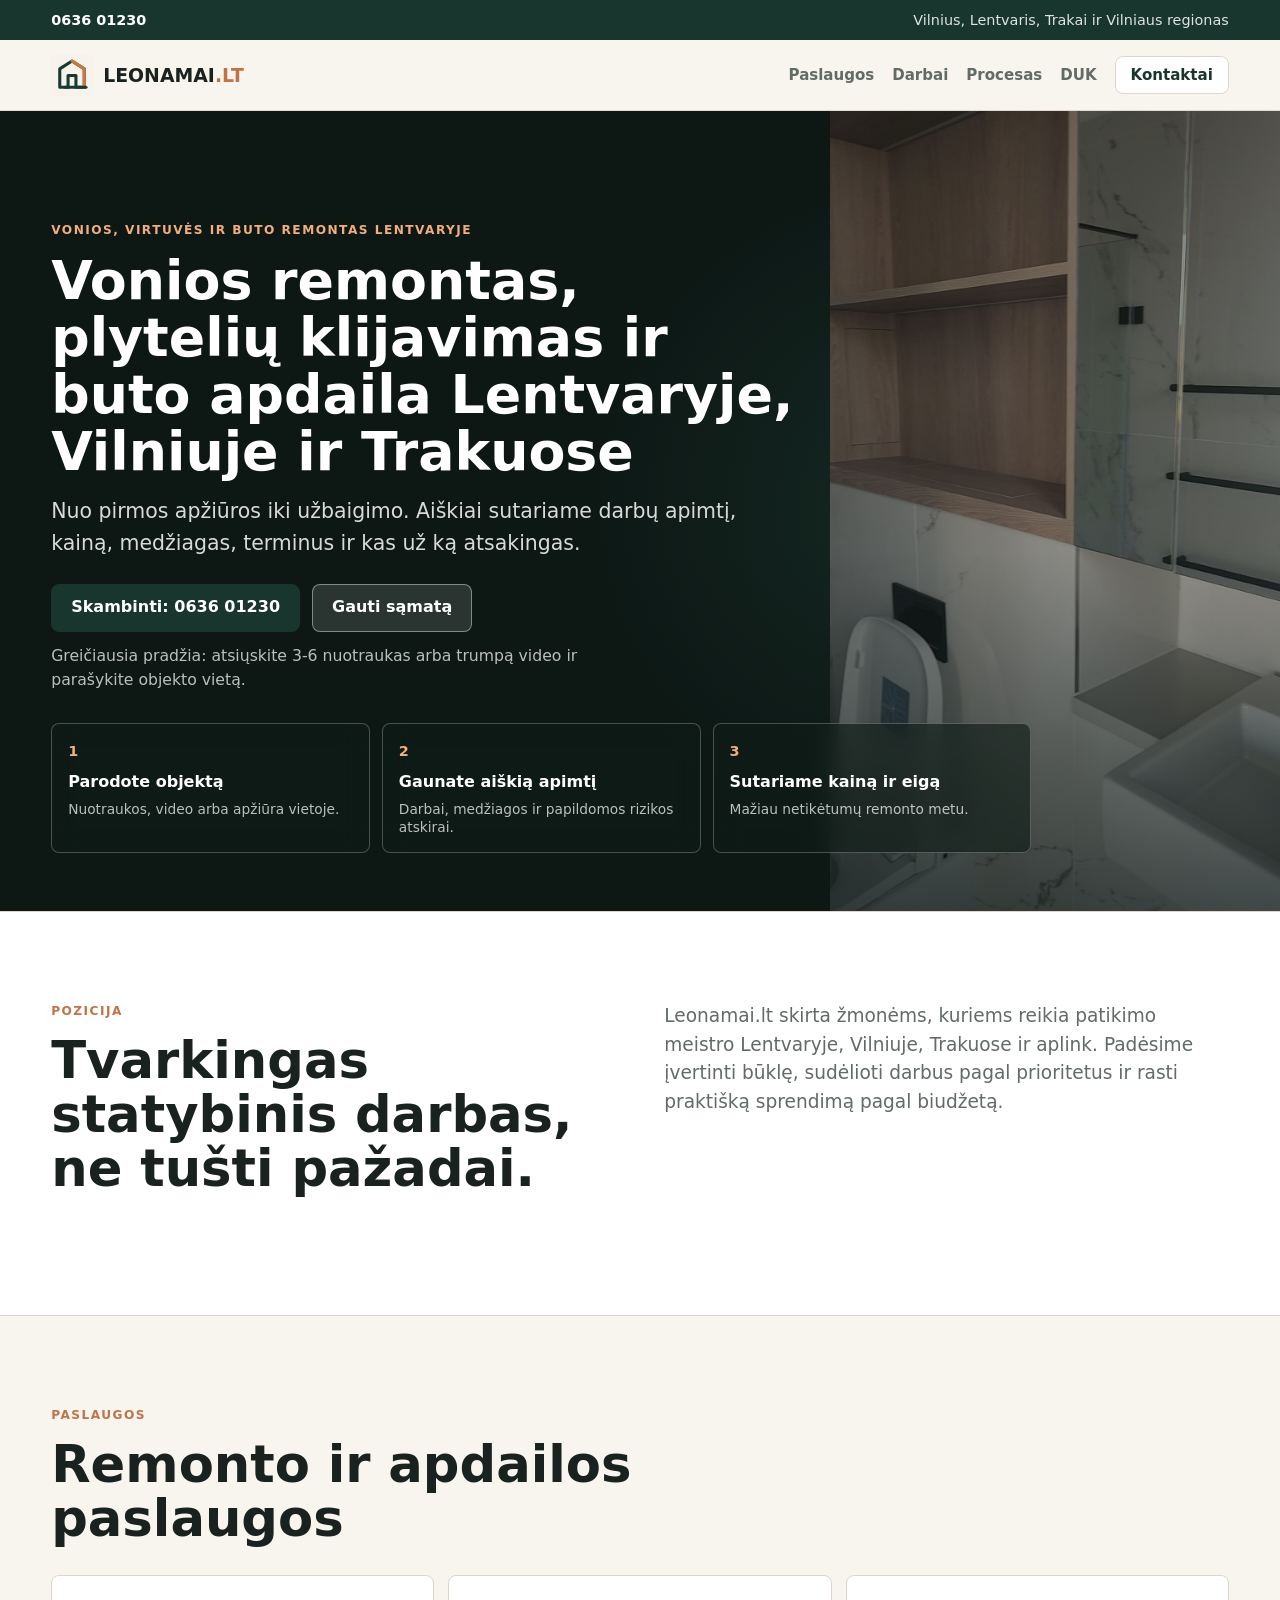
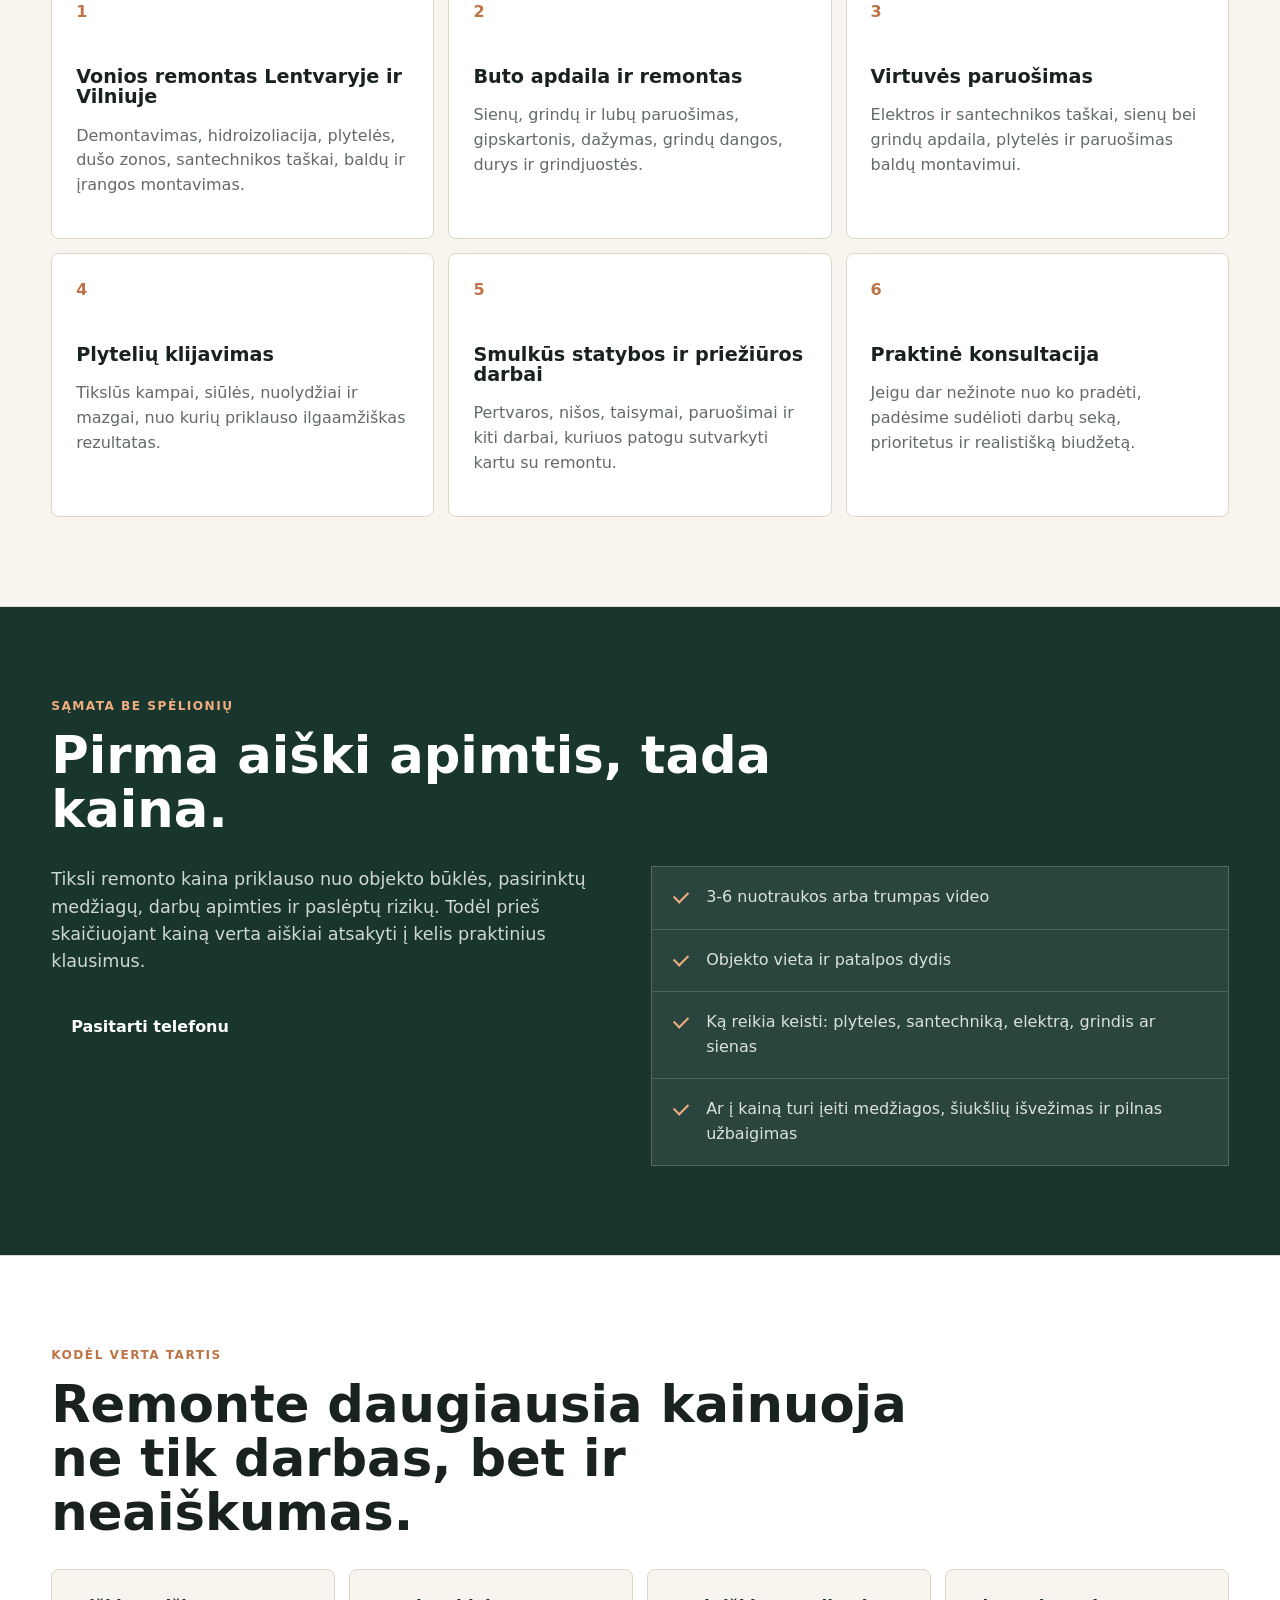
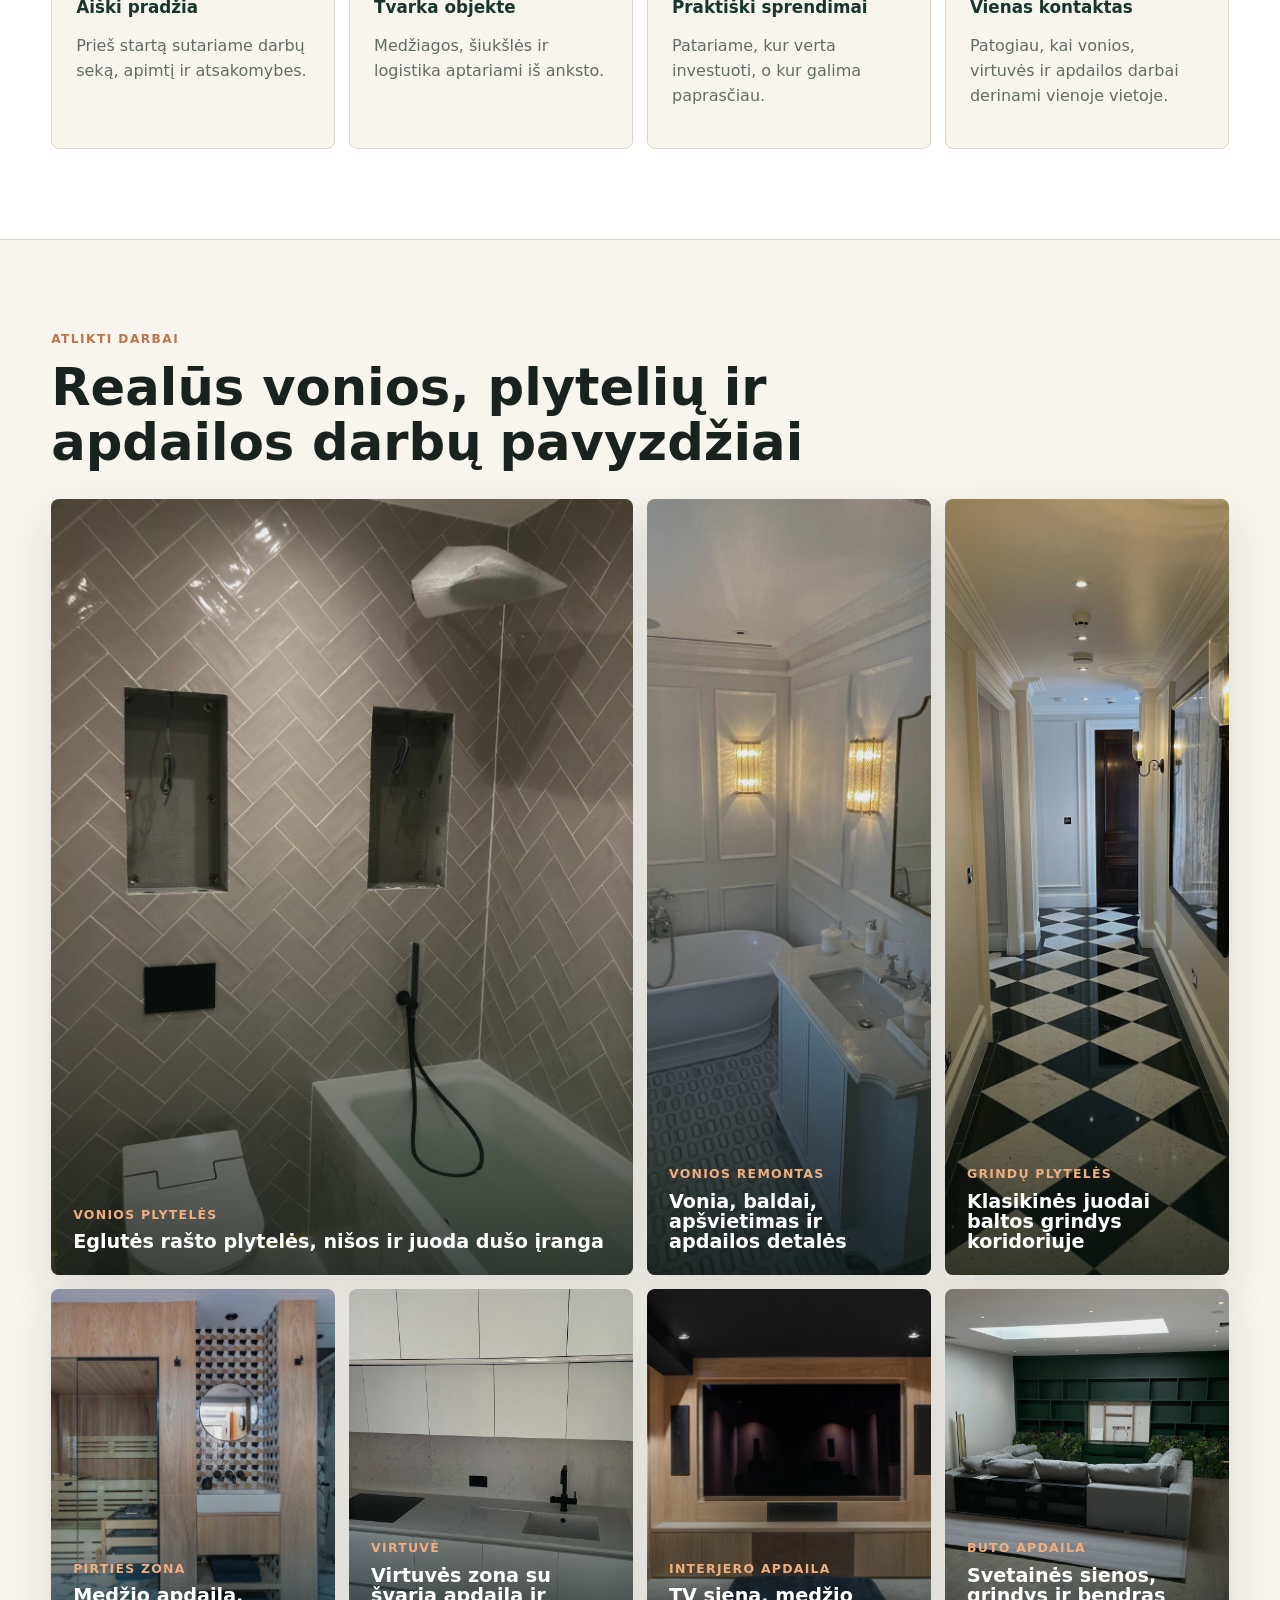
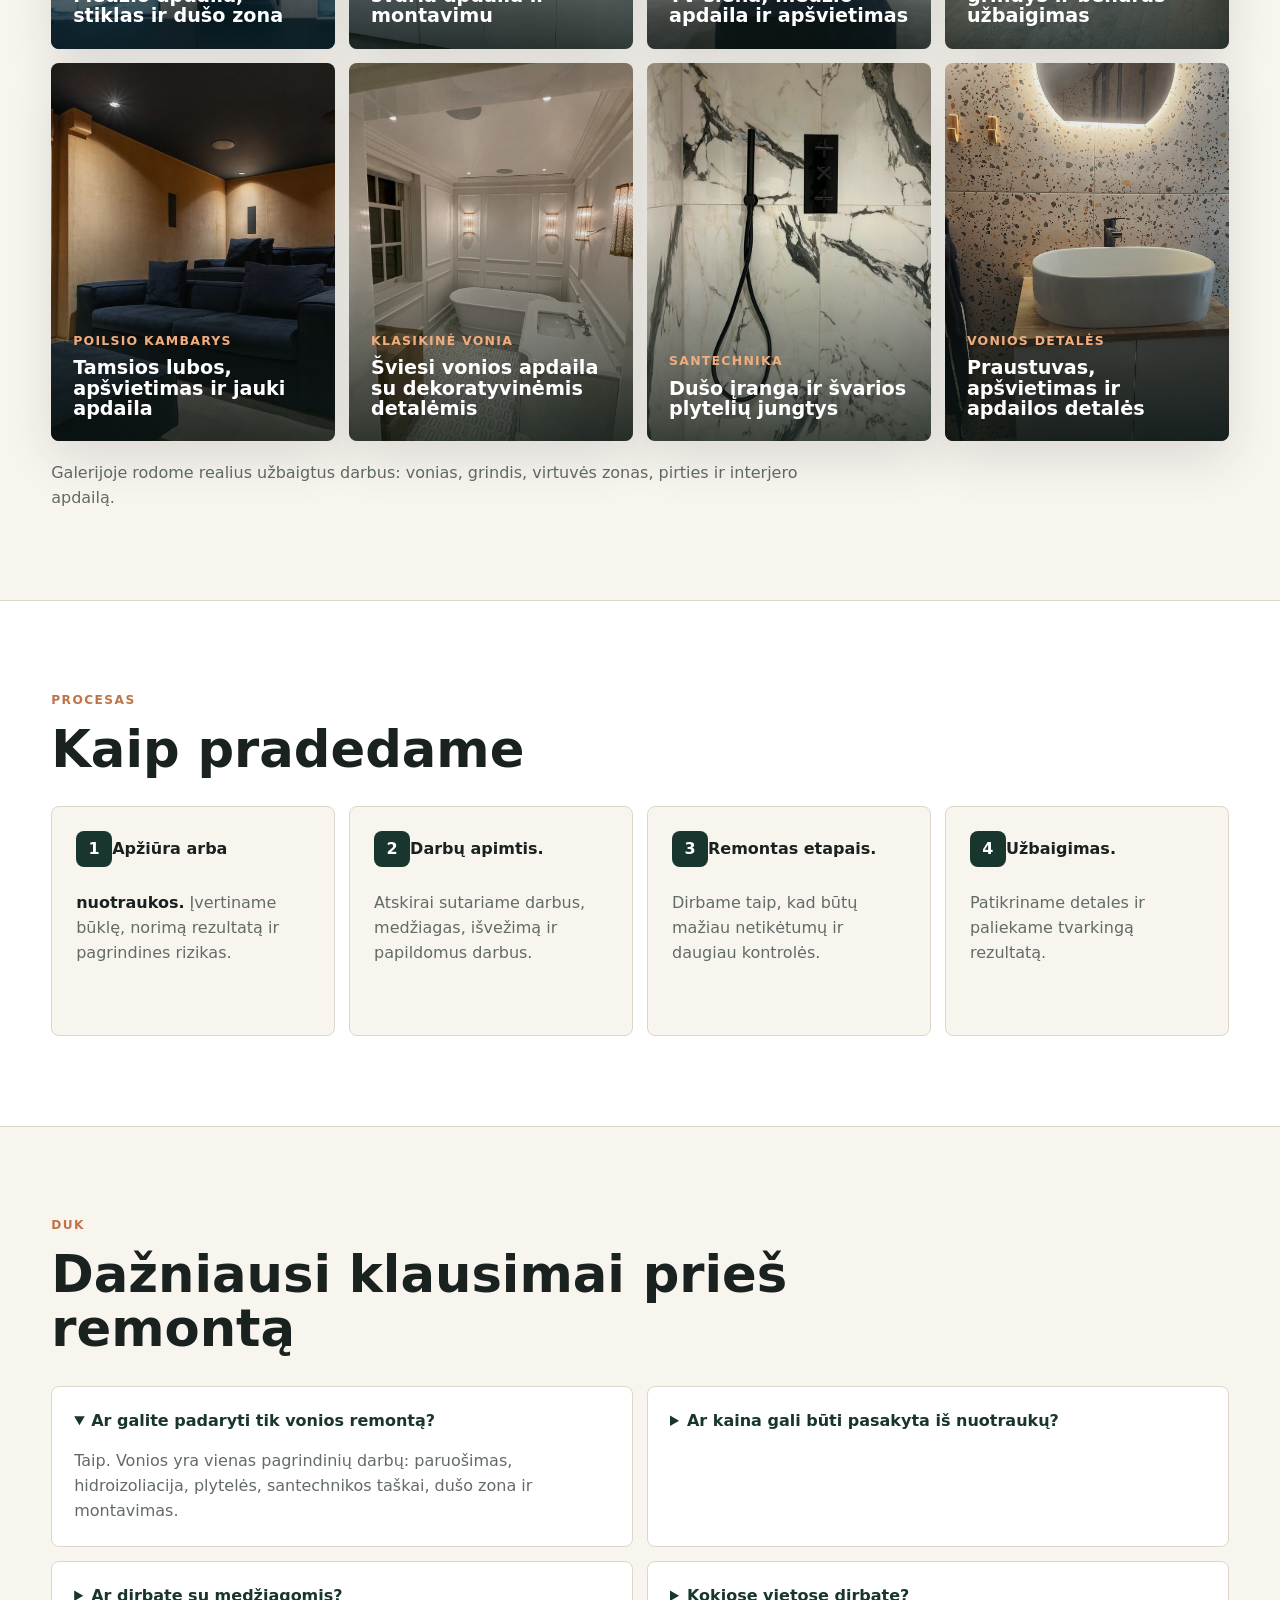
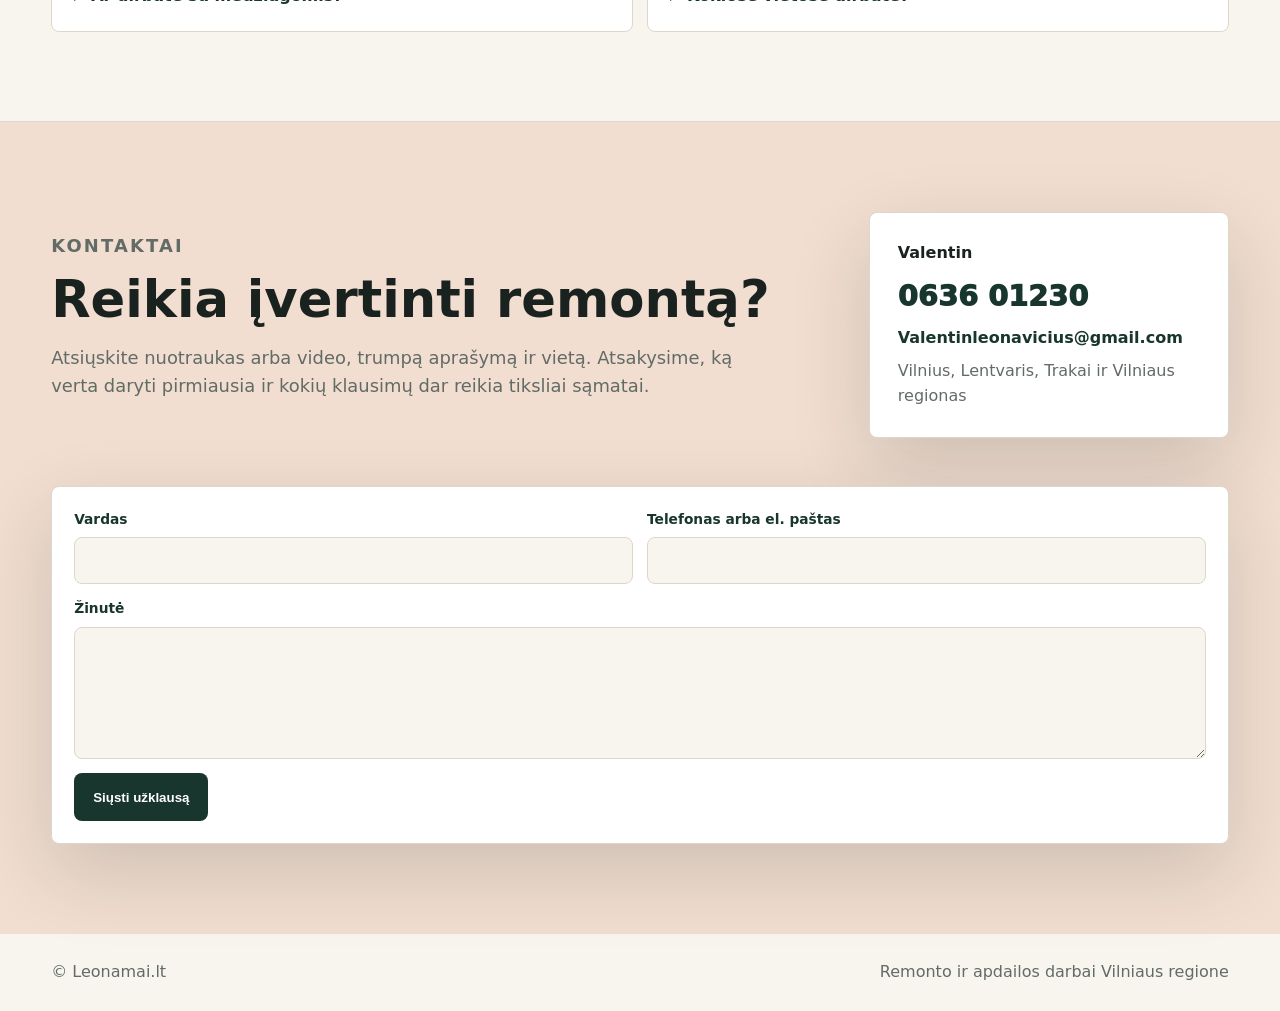
==== commit 8496204b: "Improve local SEO for Leonamai website" ====
--- a/index.html
+++ b/index.html
@@ -3,10 +3,89 @@
 <head>
   <meta charset="utf-8" />
   <meta name="viewport" content="width=device-width, initial-scale=1" />
-  <title>LEONAMAI.LT - būsto remontas Vilniuje ir Vilniaus regione</title>
-  <meta name="description" content="Tvarkingas vonios, virtuvės ir buto remontas Vilniuje, Lentvaryje, Trakuose ir Vilniaus regione. Aiški sąmata, darbų eiga ir praktiški sprendimai." />
+  <title>Vonios remontas Lentvaryje, Vilniuje ir Trakuose | Leonamai</title>
+  <meta name="description" content="Leonamai atlieka vonios remontą, plytelių klijavimą, gipskartonio montavimą, dažymą ir buto apdailą Lentvaryje, Vilniuje, Trakuose ir Vilniaus regione." />
+  <meta name="robots" content="index, follow, max-image-preview:large" />
+  <meta name="author" content="Leonamai" />
+  <meta name="theme-color" content="#111111" />
+  <link rel="canonical" href="https://leonamai.lt/" />
   <link rel="icon" href="assets/leonamai-logo.svg" type="image/svg+xml" />
+  <meta property="og:type" content="website" />
+  <meta property="og:locale" content="lt_LT" />
+  <meta property="og:site_name" content="Leonamai" />
+  <meta property="og:title" content="Vonios remontas Lentvaryje, Vilniuje ir Trakuose | Leonamai" />
+  <meta property="og:description" content="Vonios, virtuvės ir buto remonto darbai: plytelės, hidroizoliacija, gipskartonis, dažymas, grindjuostės ir smulkūs statybos darbai." />
+  <meta property="og:url" content="https://leonamai.lt/" />
+  <meta property="og:image" content="https://leonamai.lt/assets/project-classic-bathroom.jpg" />
+  <meta property="og:image:alt" content="Leonamai atliktas vonios remontas" />
+  <meta name="twitter:card" content="summary_large_image" />
+  <meta name="twitter:title" content="Vonios remontas Lentvaryje, Vilniuje ir Trakuose | Leonamai" />
+  <meta name="twitter:description" content="Tvarkingi remonto ir apdailos darbai Lentvaryje, Vilniuje, Trakuose ir Vilniaus regione." />
+  <meta name="twitter:image" content="https://leonamai.lt/assets/project-classic-bathroom.jpg" />
   <link rel="stylesheet" href="styles.css" />
+  <script type="application/ld+json">
+  {
+    "@context": "https://schema.org",
+    "@type": "HomeAndConstructionBusiness",
+    "@id": "https://leonamai.lt/#business",
+    "name": "Leonamai",
+    "url": "https://leonamai.lt/",
+    "image": "https://leonamai.lt/assets/project-classic-bathroom.jpg",
+    "logo": "https://leonamai.lt/assets/leonamai-logo.svg",
+    "telephone": "+37063601230",
+    "email": "Valentinleonavicius@gmail.com",
+    "priceRange": "$$",
+    "description": "Leonamai atlieka vonios remontą, plytelių klijavimą, hidroizoliaciją, gipskartonio montavimą, dažymą, buto apdailą ir smulkius statybos darbus Lentvaryje, Vilniuje, Trakuose ir Vilniaus regione.",
+    "address": {
+      "@type": "PostalAddress",
+      "addressLocality": "Lentvaris",
+      "addressCountry": "LT"
+    },
+    "areaServed": [
+      { "@type": "City", "name": "Lentvaris" },
+      { "@type": "City", "name": "Vilnius" },
+      { "@type": "City", "name": "Trakai" },
+      { "@type": "AdministrativeArea", "name": "Vilniaus regionas" }
+    ],
+    "serviceType": [
+      "Vonios remontas",
+      "Plytelių klijavimas",
+      "Hidroizoliacija",
+      "Gipskartonio montavimas",
+      "Dažymas",
+      "Buto apdaila",
+      "Smulkūs statybos darbai",
+      "Namų priežiūros darbai"
+    ],
+    "sameAs": [
+      "https://www.facebook.com/valentin.leonavicius"
+    ]
+  }
+  </script>
+  <script type="application/ld+json">
+  {
+    "@context": "https://schema.org",
+    "@type": "FAQPage",
+    "mainEntity": [
+      {
+        "@type": "Question",
+        "name": "Ar galite padaryti tik vonios remontą?",
+        "acceptedAnswer": {
+          "@type": "Answer",
+          "text": "Taip. Leonamai atlieka vonios paruošimą, hidroizoliaciją, plytelių klijavimą, santechnikos taškų paruošimą, dušo zonos įrengimą ir montavimo darbus."
+        }
+      },
+      {
+        "@type": "Question",
+        "name": "Kokiose vietose dirbate?",
+        "acceptedAnswer": {
+          "@type": "Answer",
+          "text": "Dirbame Lentvaryje, Vilniuje, Trakuose ir Vilniaus regione. Dėl tolimesnių objektų galima tartis atskirai."
+        }
+      }
+    ]
+  }
+  </script>
 </head>
 <body>
   <div class="topbar">
@@ -39,8 +118,8 @@
         </video>
       </div>
       <div class="hero-panel">
-        <p class="eyebrow">Vonios, virtuvės ir buto remontas</p>
-        <h1>Vonios ir buto remontas Vilniaus regione</h1>
+        <p class="eyebrow">Vonios, virtuvės ir buto remontas Lentvaryje</p>
+        <h1>Vonios remontas, plytelių klijavimas ir buto apdaila Lentvaryje, Vilniuje ir Trakuose</h1>
         <p class="lead">Nuo pirmos apžiūros iki užbaigimo. Aiškiai sutariame darbų apimtį, kainą, medžiagas, terminus ir kas už ką atsakingas.</p>
         <div class="actions">
           <a class="button" href="tel:+37063601230">Skambinti: 0636 01230</a>
@@ -60,23 +139,23 @@
         <p class="eyebrow">Pozicija</p>
         <h2>Tvarkingas statybinis darbas, ne tušti pažadai.</h2>
       </div>
-      <p>Leonamai.lt skirta žmonėms, kuriems reikia patikimo meistro ir aiškios remonto eigos. Padėsime įvertinti būklę, sudėlioti darbus pagal prioritetus ir rasti praktišką sprendimą pagal biudžetą.</p>
+      <p>Leonamai.lt skirta žmonėms, kuriems reikia patikimo meistro Lentvaryje, Vilniuje, Trakuose ir aplink. Padėsime įvertinti būklę, sudėlioti darbus pagal prioritetus ir rasti praktišką sprendimą pagal biudžetą.</p>
     </section>
 
     <section id="paslaugos" class="section services">
       <div class="section-title">
         <p class="eyebrow">Paslaugos</p>
-        <h2>Ką galime sutvarkyti</h2>
+        <h2>Remonto ir apdailos paslaugos</h2>
       </div>
       <div class="service-grid">
         <article>
           <span>1</span>
-          <h3>Vonios remontas</h3>
+          <h3>Vonios remontas Lentvaryje ir Vilniuje</h3>
           <p>Demontavimas, hidroizoliacija, plytelės, dušo zonos, santechnikos taškai, baldų ir įrangos montavimas.</p>
         </article>
         <article>
           <span>2</span>
-          <h3>Buto apdaila</h3>
+          <h3>Buto apdaila ir remontas</h3>
           <p>Sienų, grindų ir lubų paruošimas, gipskartonis, dažymas, grindų dangos, durys ir grindjuostės.</p>
         </article>
         <article>
@@ -91,7 +170,7 @@
         </article>
         <article>
           <span>5</span>
-          <h3>Smulkūs statybos darbai</h3>
+          <h3>Smulkūs statybos ir priežiūros darbai</h3>
           <p>Pertvaros, nišos, taisymai, paruošimai ir kiti darbai, kuriuos patogu sutvarkyti kartu su remontu.</p>
         </article>
         <article>
@@ -137,7 +216,7 @@
     <section id="darbai" class="section work">
       <div class="section-title">
         <p class="eyebrow">Atlikti darbai</p>
-        <h2>Realūs vonios ir apdailos darbų pavyzdžiai</h2>
+        <h2>Realūs vonios, plytelių ir apdailos darbų pavyzdžiai</h2>
       </div>
       <div class="project-grid">
         <article class="project-card large">
@@ -254,7 +333,7 @@
         </details>
         <details>
           <summary>Kokiose vietose dirbate?</summary>
-          <p>Vilnius, Lentvaris, Trakai ir Vilniaus regionas. Dėl tolimesnių objektų galima tartis atskirai.</p>
+          <p>Lentvaris, Vilnius, Trakai, Vilniaus rajonas ir Vilniaus regionas. Dėl tolimesnių objektų galima tartis atskirai.</p>
         </details>
       </div>
     </section>
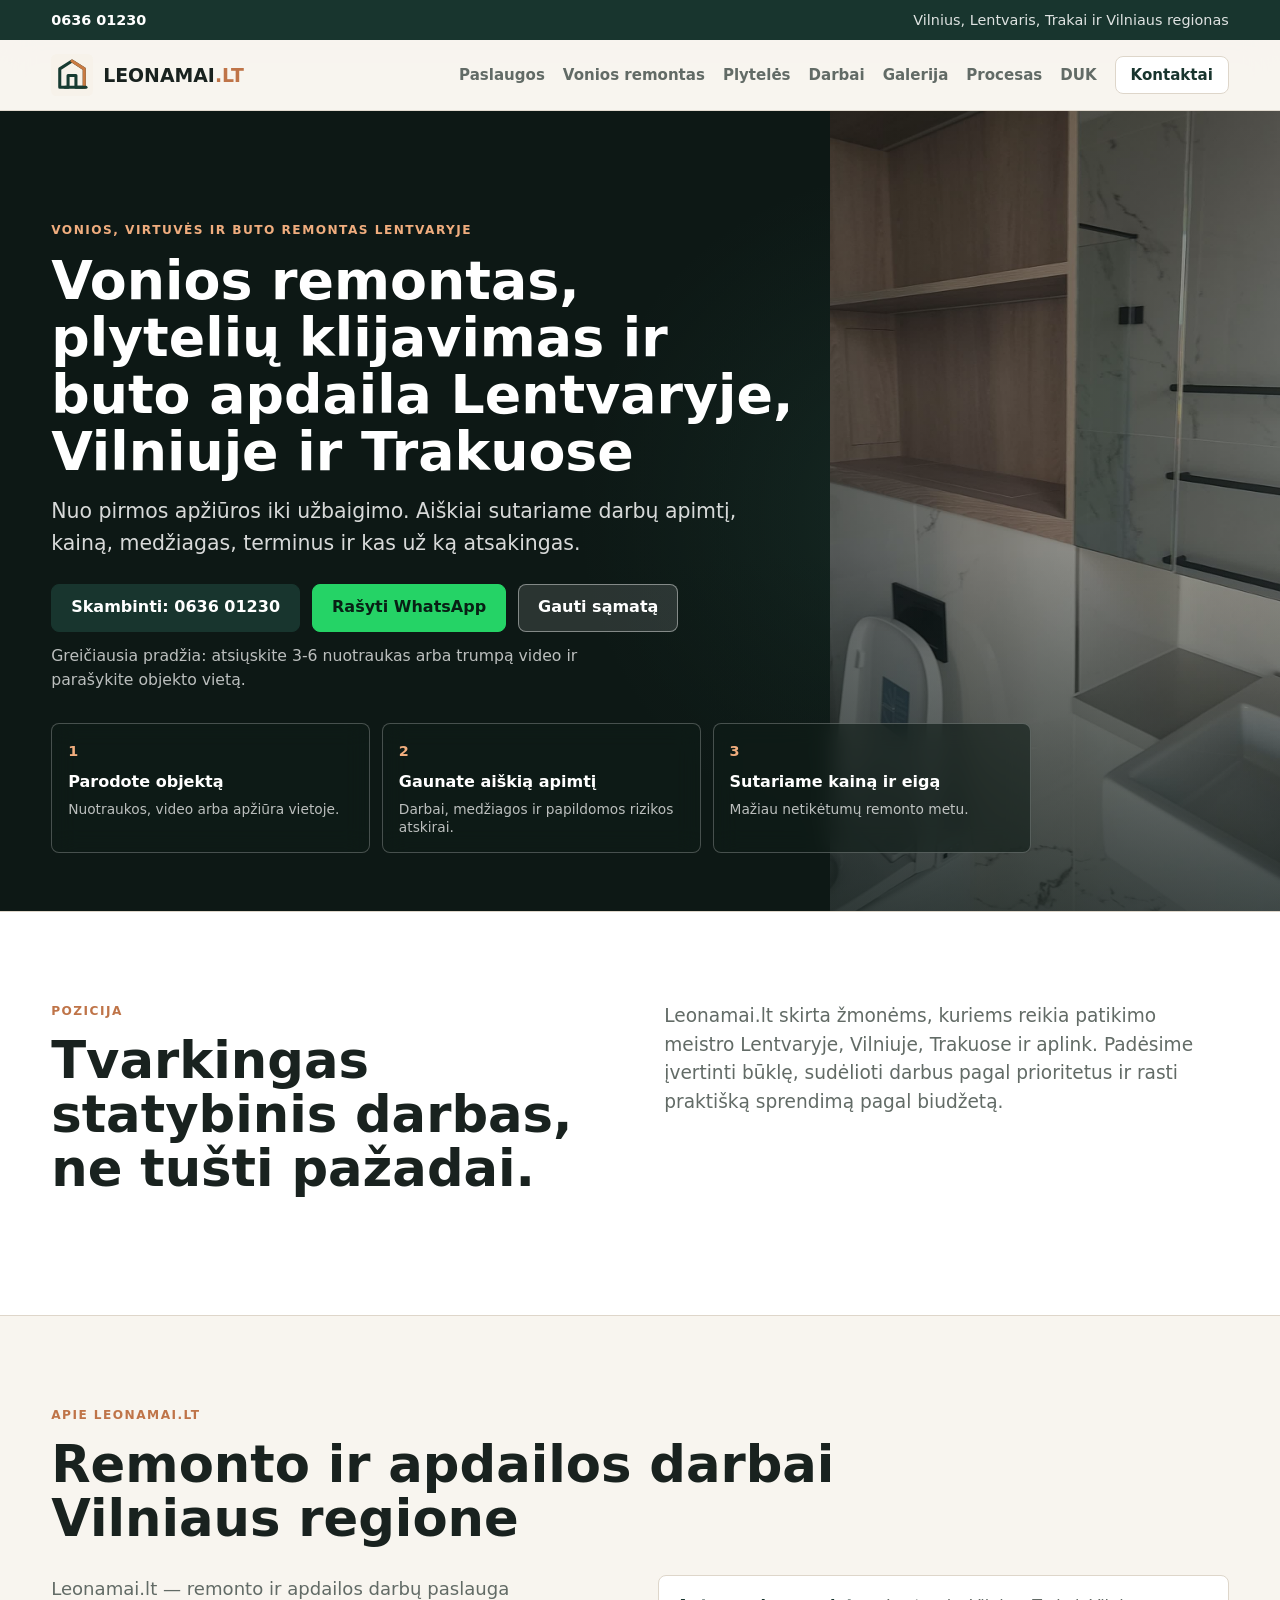
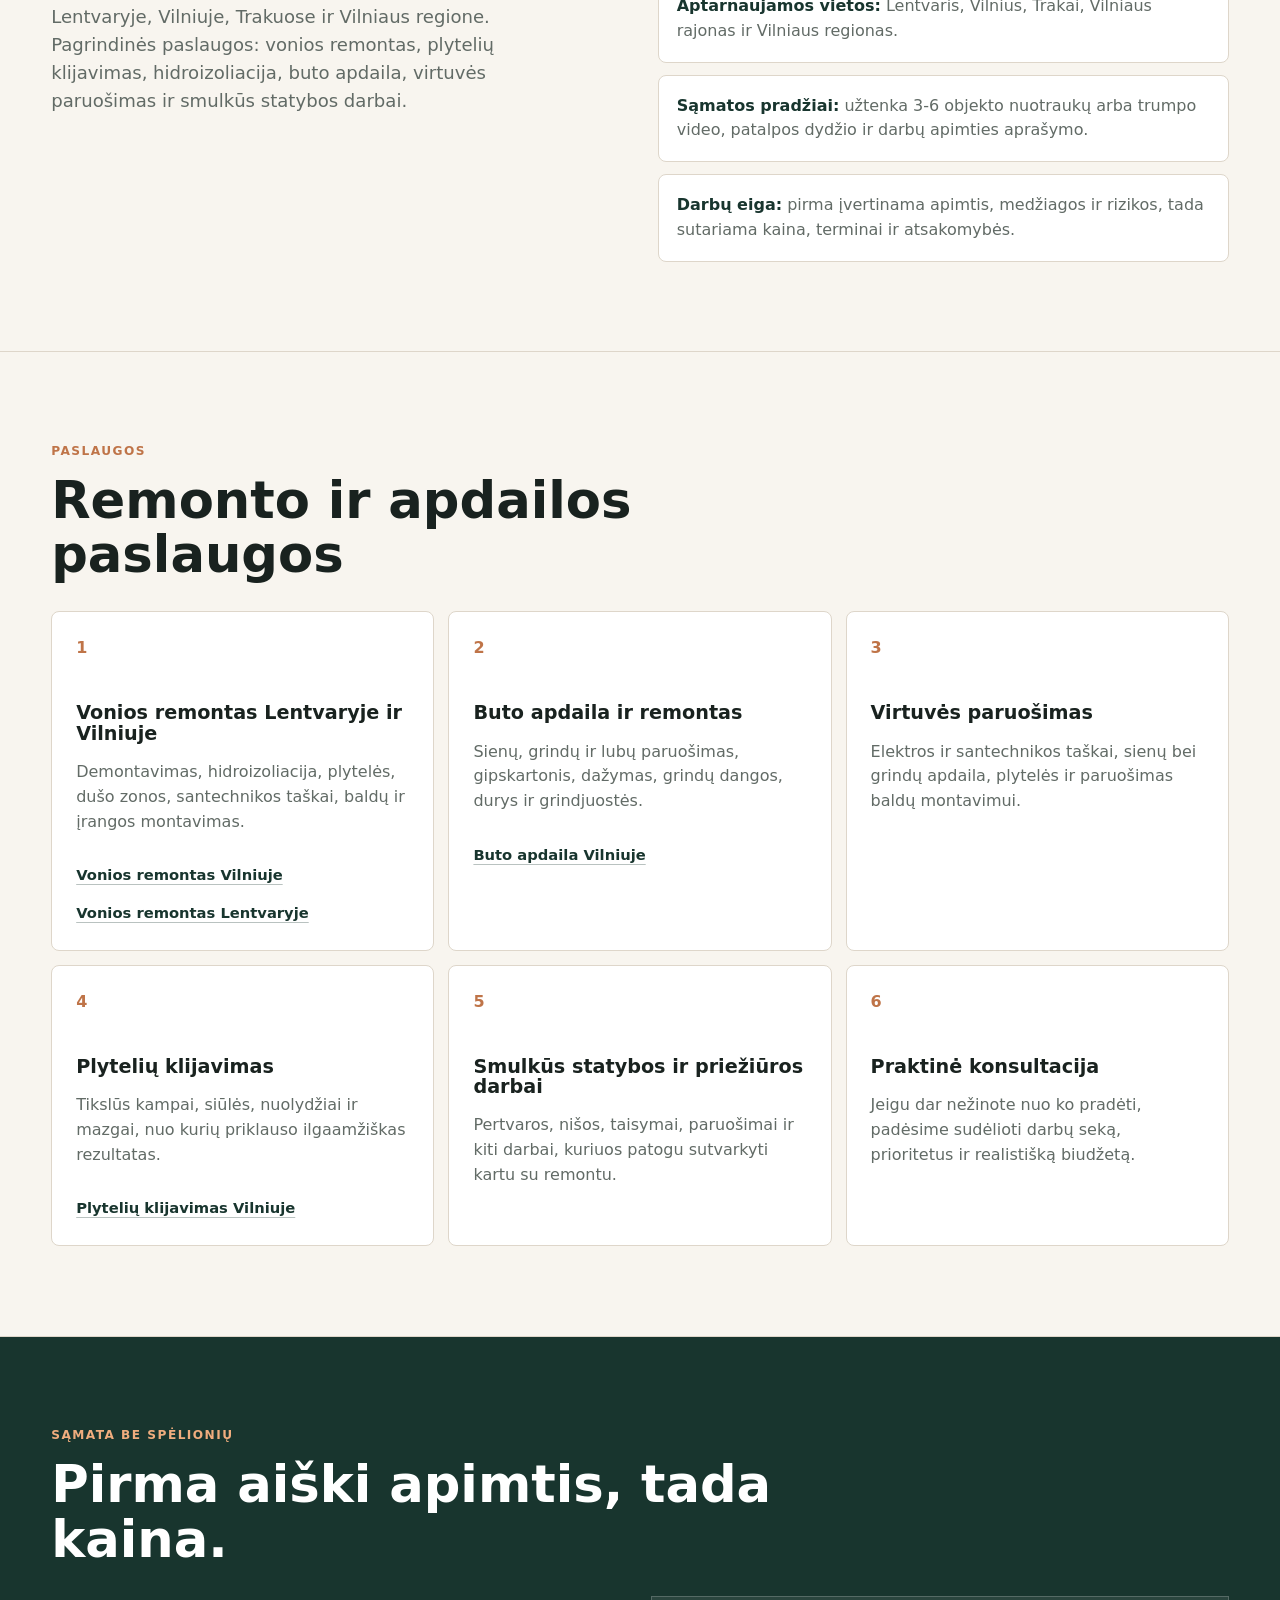
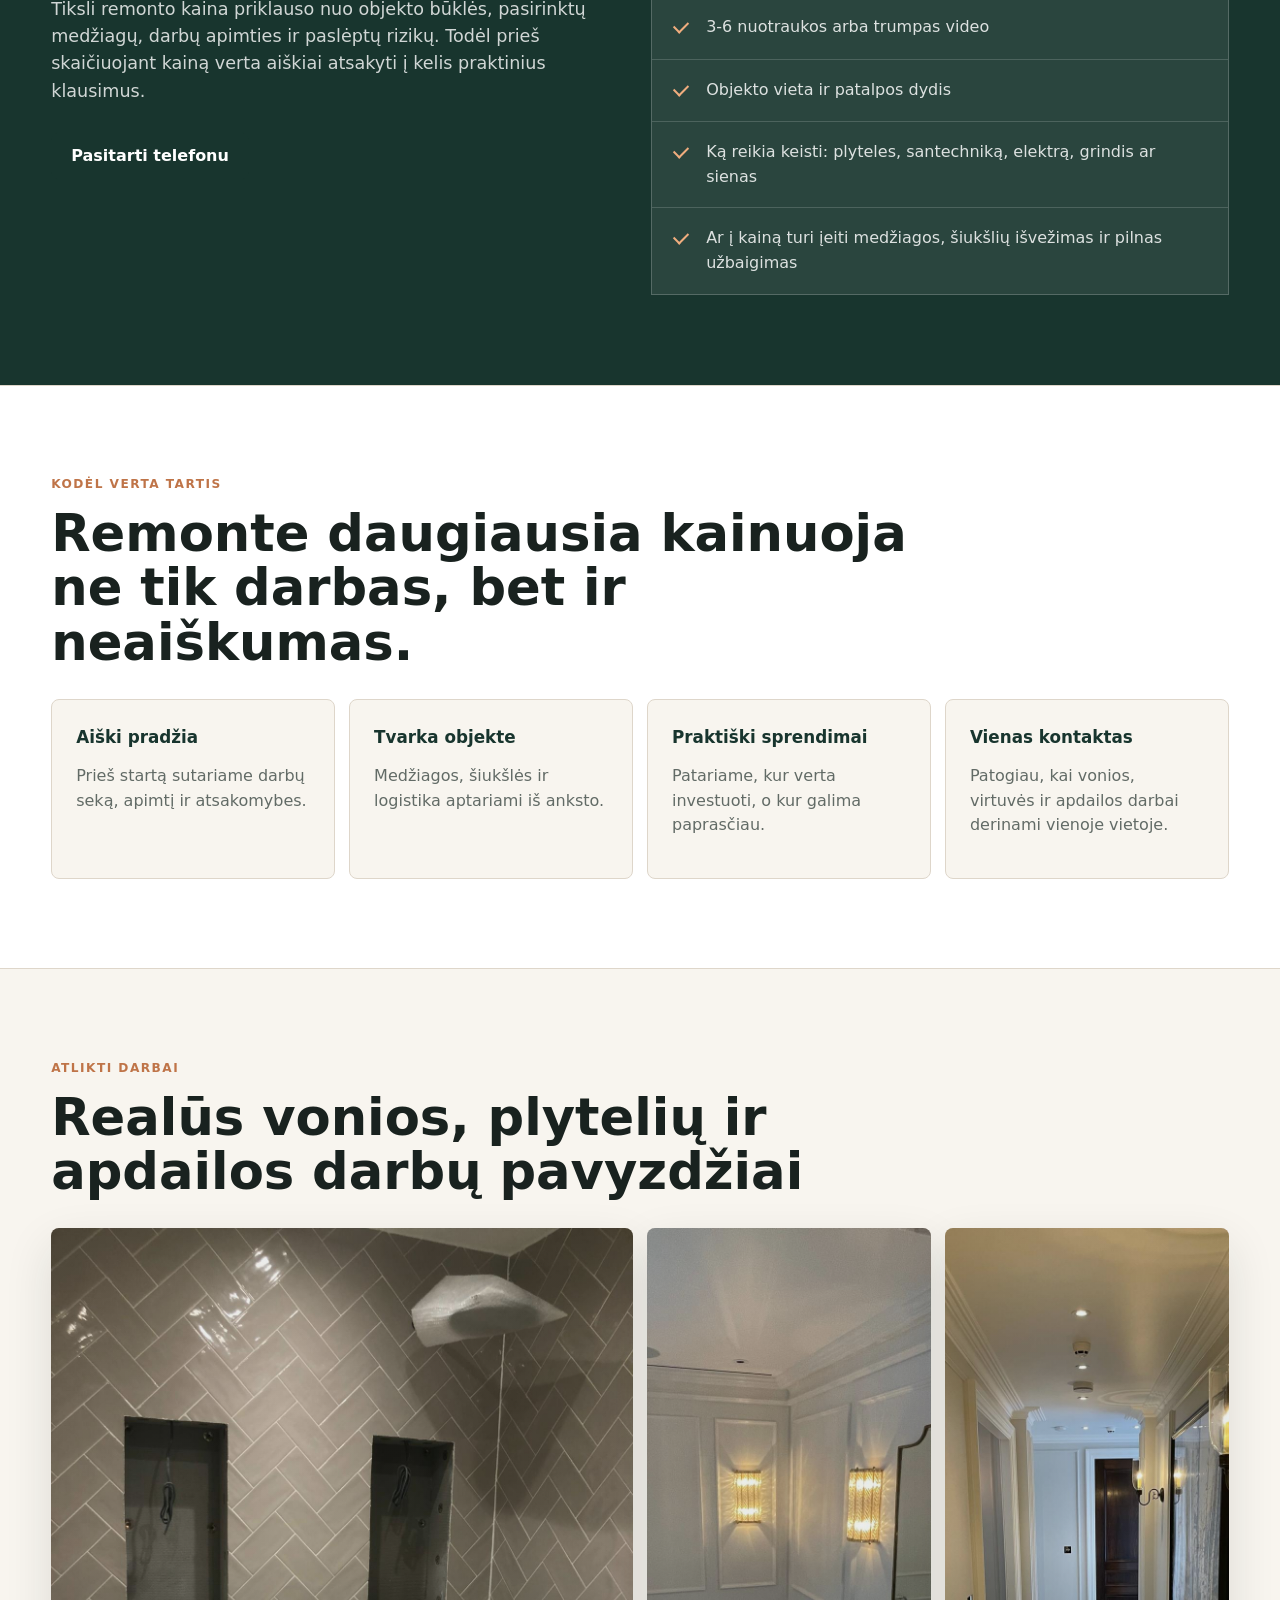
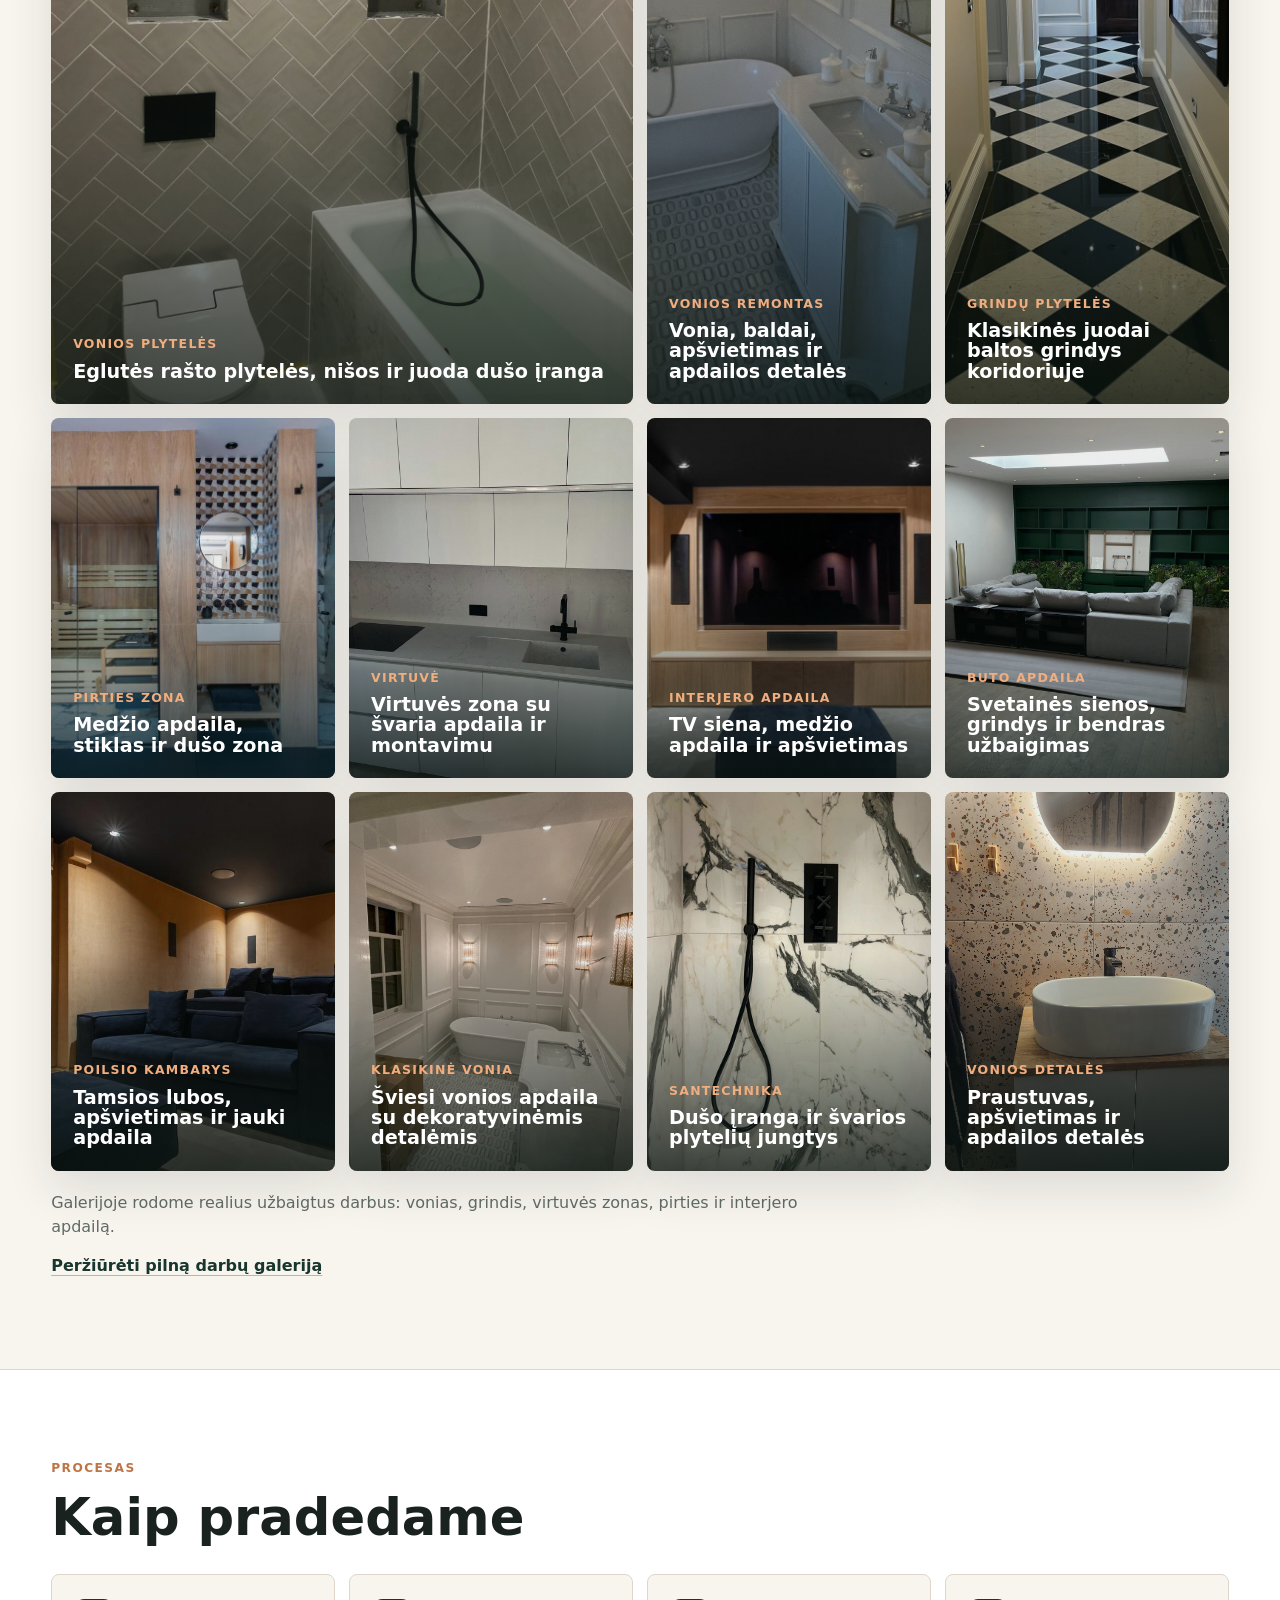
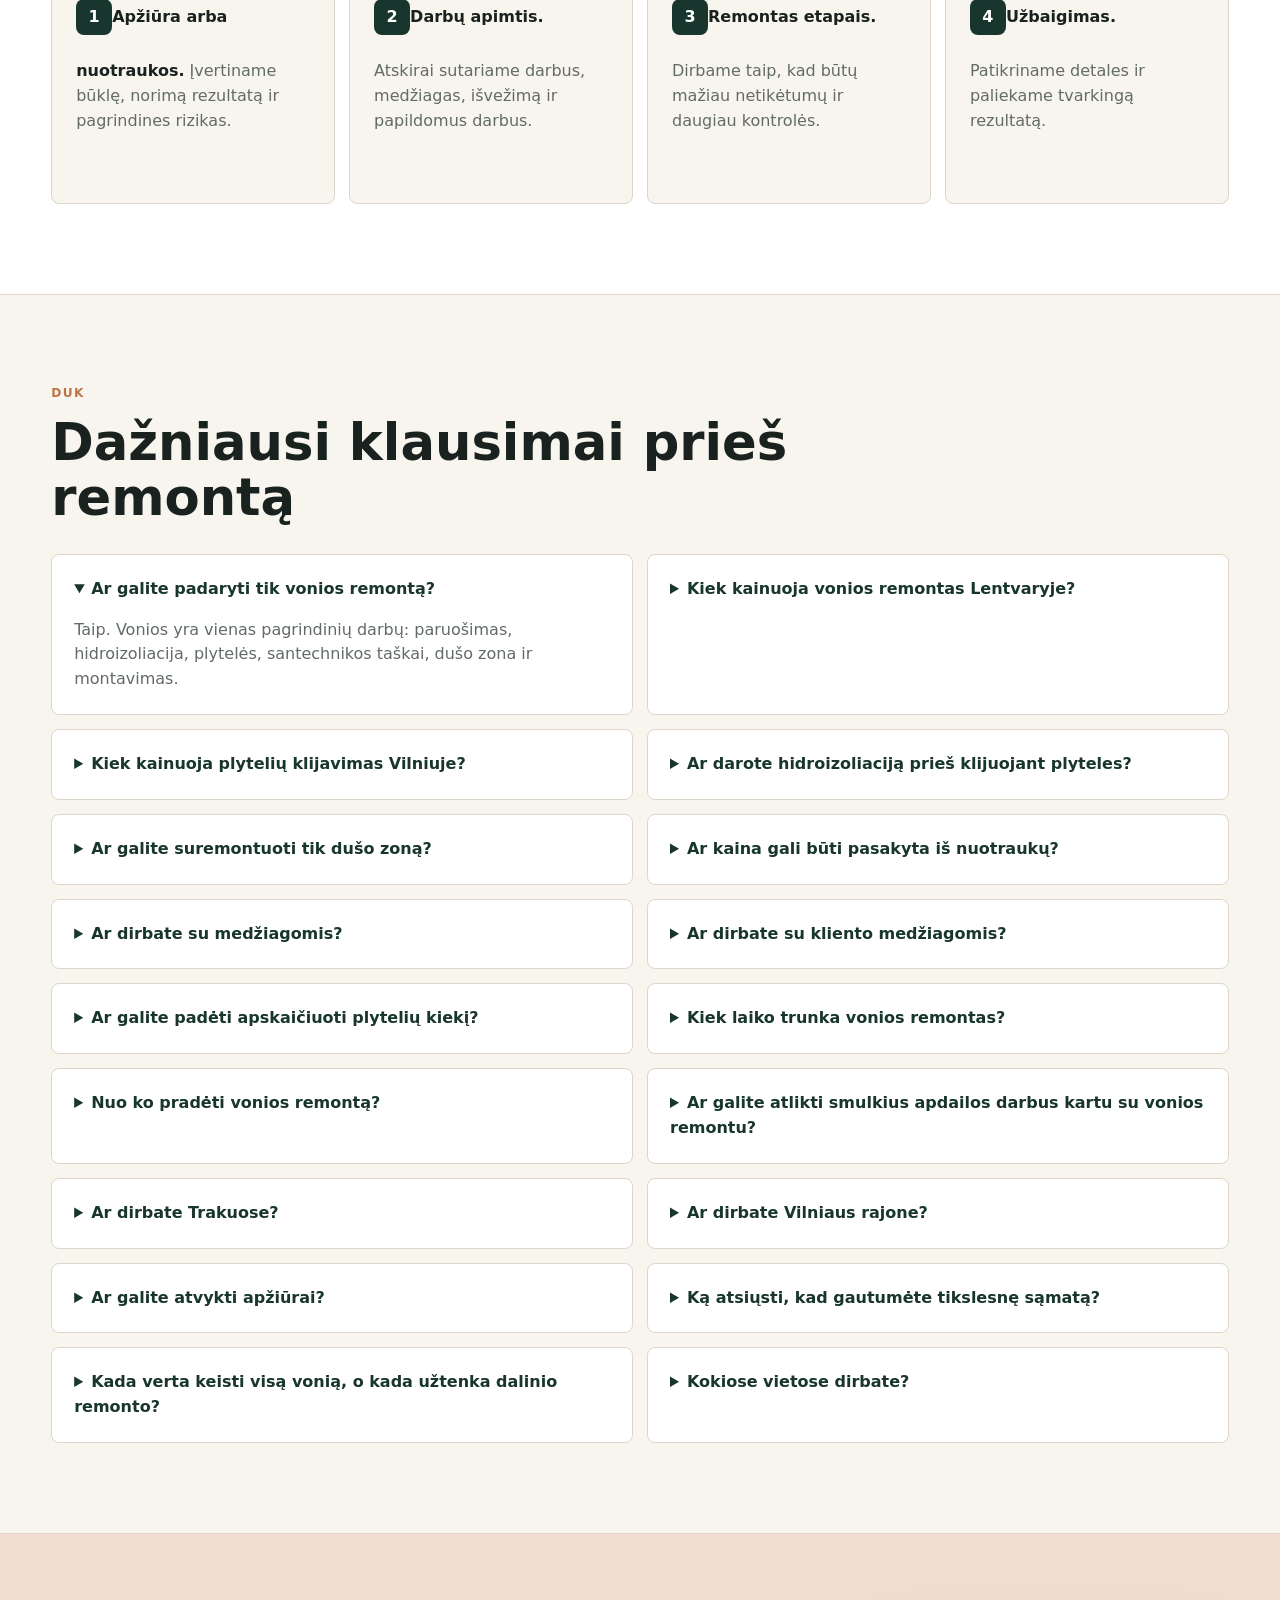
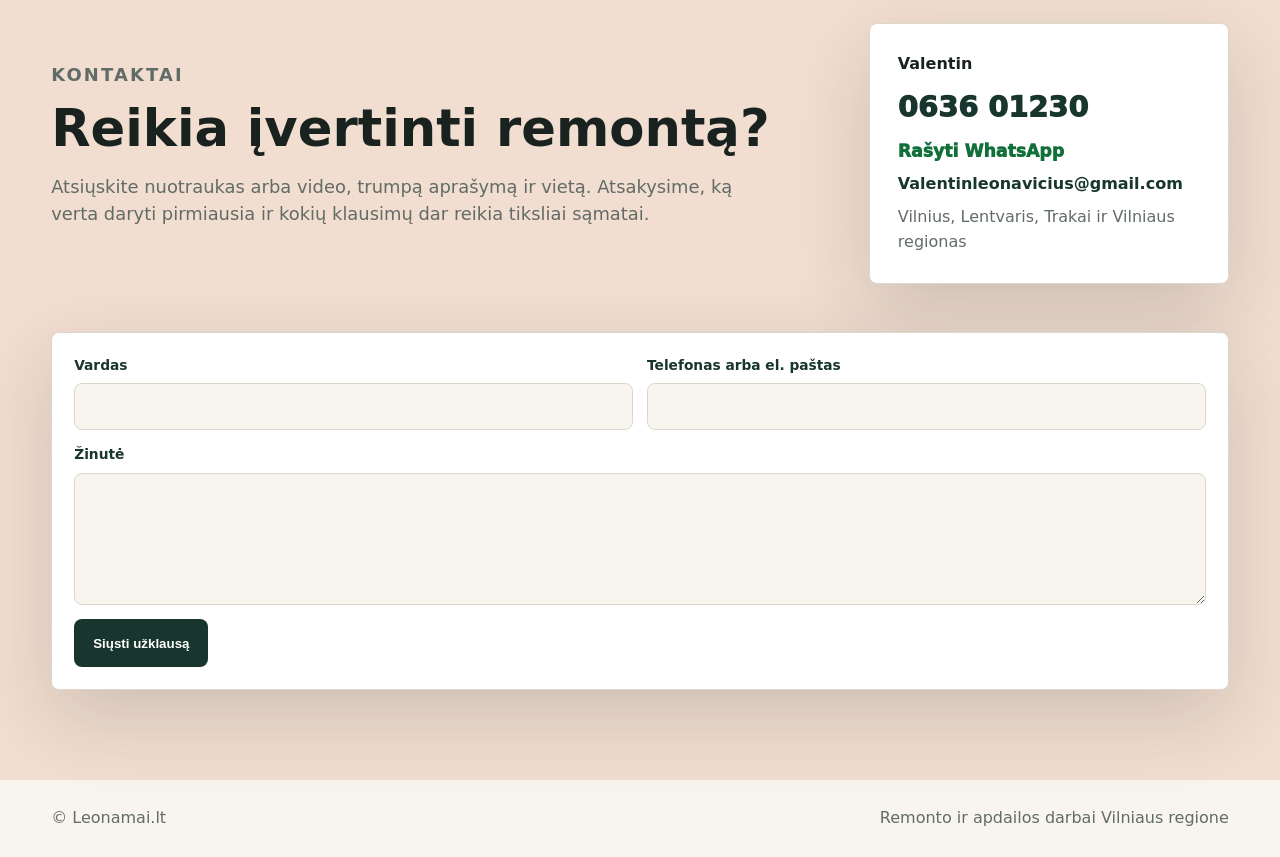
==== commit ad2dacda: "Improve local SEO pages and structured data" ====
--- a/index.html
+++ b/index.html
@@ -4,7 +4,7 @@
   <meta charset="utf-8" />
   <meta name="viewport" content="width=device-width, initial-scale=1" />
   <title>Vonios remontas Lentvaryje, Vilniuje ir Trakuose | Leonamai</title>
-  <meta name="description" content="Leonamai atlieka vonios remontą, plytelių klijavimą, gipskartonio montavimą, dažymą ir buto apdailą Lentvaryje, Vilniuje, Trakuose ir Vilniaus regione." />
+  <meta name="description" content="Vonios remontas, plytelių klijavimas, buto ir virtuvės apdaila Lentvaryje, Vilniuje, Trakuose ir Vilniaus regione. Aiški darbų apimtis, sąmata ir tvarkingas užbaigimas." />
   <meta name="robots" content="index, follow, max-image-preview:large" />
   <meta name="author" content="Leonamai" />
   <meta name="theme-color" content="#111111" />
@@ -26,39 +26,78 @@
   <script type="application/ld+json">
   {
     "@context": "https://schema.org",
-    "@type": "HomeAndConstructionBusiness",
-    "@id": "https://leonamai.lt/#business",
-    "name": "Leonamai",
-    "url": "https://leonamai.lt/",
-    "image": "https://leonamai.lt/assets/project-classic-bathroom.jpg",
-    "logo": "https://leonamai.lt/assets/leonamai-logo.svg",
-    "telephone": "+37063601230",
-    "email": "Valentinleonavicius@gmail.com",
-    "priceRange": "$$",
-    "description": "Leonamai atlieka vonios remontą, plytelių klijavimą, hidroizoliaciją, gipskartonio montavimą, dažymą, buto apdailą ir smulkius statybos darbus Lentvaryje, Vilniuje, Trakuose ir Vilniaus regione.",
-    "address": {
-      "@type": "PostalAddress",
-      "addressLocality": "Lentvaris",
-      "addressCountry": "LT"
-    },
-    "areaServed": [
-      { "@type": "City", "name": "Lentvaris" },
-      { "@type": "City", "name": "Vilnius" },
-      { "@type": "City", "name": "Trakai" },
-      { "@type": "AdministrativeArea", "name": "Vilniaus regionas" }
-    ],
-    "serviceType": [
-      "Vonios remontas",
-      "Plytelių klijavimas",
-      "Hidroizoliacija",
-      "Gipskartonio montavimas",
-      "Dažymas",
-      "Buto apdaila",
-      "Smulkūs statybos darbai",
-      "Namų priežiūros darbai"
-    ],
-    "sameAs": [
-      "https://www.facebook.com/valentin.leonavicius"
+    "@graph": [
+      {
+        "@type": "HomeAndConstructionBusiness",
+        "@id": "https://leonamai.lt/#business",
+        "name": "Leonamai",
+        "url": "https://leonamai.lt/",
+        "image": "https://leonamai.lt/assets/project-classic-bathroom.jpg",
+        "logo": "https://leonamai.lt/assets/leonamai-logo.svg",
+        "telephone": "+37063601230",
+        "priceRange": "$$",
+        "description": "Leonamai atlieka vonios remontą, plytelių klijavimą, hidroizoliaciją, gipskartonio montavimą, dažymą, buto apdailą ir smulkius statybos darbus Lentvaryje, Vilniuje, Trakuose ir Vilniaus regione.",
+        "address": {
+          "@type": "PostalAddress",
+          "addressLocality": "Lentvaris",
+          "addressRegion": "Vilniaus apskritis",
+          "addressCountry": "LT"
+        },
+        "areaServed": [
+          { "@type": "City", "name": "Lentvaris" },
+          { "@type": "City", "name": "Vilnius" },
+          { "@type": "City", "name": "Trakai" },
+          { "@type": "AdministrativeArea", "name": "Vilniaus rajonas" },
+          { "@type": "AdministrativeArea", "name": "Vilniaus regionas" }
+        ],
+        "knowsAbout": [
+          "Vonios remontas",
+          "Plytelių klijavimas",
+          "Hidroizoliacija",
+          "Buto apdaila",
+          "Virtuvės paruošimas",
+          "Smulkūs statybos darbai"
+        ],
+        "sameAs": [
+          "https://www.facebook.com/valentin.leonavicius"
+        ]
+      },
+      {
+        "@type": "Service",
+        "@id": "https://leonamai.lt/#bathroom-renovation-service",
+        "name": "Vonios remontas, plytelių klijavimas ir buto apdaila",
+        "provider": { "@id": "https://leonamai.lt/#business" },
+        "areaServed": [
+          "Lentvaris",
+          "Vilnius",
+          "Trakai",
+          "Vilniaus rajonas",
+          "Vilniaus regionas"
+        ],
+        "serviceType": [
+          "Vonios remontas",
+          "Plytelių klijavimas",
+          "Hidroizoliacija",
+          "Gipskartonio montavimas",
+          "Dažymas",
+          "Buto apdaila",
+          "Virtuvės paruošimas",
+          "Smulkūs statybos darbai"
+        ],
+        "description": "Remonto ir apdailos paslaugos Lentvaryje, Vilniuje, Trakuose ir Vilniaus regione. Orientacinei sąmatai pakanka 3-6 objekto nuotraukų arba trumpo video, patalpos dydžio ir darbų apimties aprašymo."
+      },
+      {
+        "@type": "BreadcrumbList",
+        "@id": "https://leonamai.lt/#breadcrumbs",
+        "itemListElement": [
+          {
+            "@type": "ListItem",
+            "position": 1,
+            "name": "Leonamai.lt",
+            "item": "https://leonamai.lt/"
+          }
+        ]
+      }
     ]
   }
   </script>
@@ -73,6 +112,134 @@
         "acceptedAnswer": {
           "@type": "Answer",
           "text": "Taip. Leonamai atlieka vonios paruošimą, hidroizoliaciją, plytelių klijavimą, santechnikos taškų paruošimą, dušo zonos įrengimą ir montavimo darbus."
+        }
+      },
+      {
+        "@type": "Question",
+        "name": "Kiek kainuoja vonios remontas Lentvaryje?",
+        "acceptedAnswer": {
+          "@type": "Answer",
+          "text": "Vonios remonto kaina Lentvaryje priklauso nuo patalpos dydžio, demontavimo, hidroizoliacijos, plytelių, santechnikos taškų ir pasirinktų medžiagų. Orientacinei kainai pakanka 3-6 nuotraukų arba trumpo video, bet tikslesnei sąmatai reikia aiškios darbų apimties arba apžiūros."
+        }
+      },
+      {
+        "@type": "Question",
+        "name": "Kiek kainuoja plytelių klijavimas Vilniuje?",
+        "acceptedAnswer": {
+          "@type": "Answer",
+          "text": "Plytelių klijavimo kaina Vilniuje priklauso nuo pagrindo paruošimo, plytelių formato, kampų, nišų, nuolydžių ir siūlių sudėtingumo. Tikslesniam įvertinimui naudinga atsiųsti patalpos plotą, plytelių dydį, nuotraukas ir informaciją, ar reikės hidroizoliacijos."
+        }
+      },
+      {
+        "@type": "Question",
+        "name": "Ar darote hidroizoliaciją prieš klijuojant plyteles?",
+        "acceptedAnswer": {
+          "@type": "Answer",
+          "text": "Taip. Vonios kambaryje hidroizoliacija yra svarbi darbo dalis prieš plytelių klijavimą, ypač dušo zonoje, prie grindų ir sienų jungčių. Prieš pradedant darbus įvertiname pagrindą, drėgnas zonas ir mazgus, nuo kurių priklauso ilgalaikis rezultatas."
+        }
+      },
+      {
+        "@type": "Question",
+        "name": "Ar galite suremontuoti tik dušo zoną?",
+        "acceptedAnswer": {
+          "@type": "Answer",
+          "text": "Taip, galime atlikti dalinį vonios remontą arba sutvarkyti tik dušo zoną. Tokiu atveju pirmiausia įvertiname esamą hidroizoliaciją, plytelių būklę, nuolydžius ir santechnikos taškus, kad sprendimas nebūtų tik kosmetinis."
+        }
+      },
+      {
+        "@type": "Question",
+        "name": "Ar kaina gali būti pasakyta iš nuotraukų?",
+        "acceptedAnswer": {
+          "@type": "Answer",
+          "text": "Iš nuotraukų galima pateikti orientacinę kainą. Tikslesnei sąmatai reikia aiškios darbų apimties, patalpos dydžio, objekto vietos ir informacijos, ar į kainą turi įeiti medžiagos, šiukšlių išvežimas ir pilnas užbaigimas."
+        }
+      },
+      {
+        "@type": "Question",
+        "name": "Ar dirbate su medžiagomis?",
+        "acceptedAnswer": {
+          "@type": "Answer",
+          "text": "Galime padėti su medžiagų kiekiais ir praktiškais pasirinkimais. Ar medžiagos įeina į kainą, sutariame prieš pradedant darbus, kad būtų aišku, kas perka plyteles, klijus, glaistus, hidroizoliaciją ir montavimo priedus."
+        }
+      },
+      {
+        "@type": "Question",
+        "name": "Ar dirbate su kliento medžiagomis?",
+        "acceptedAnswer": {
+          "@type": "Answer",
+          "text": "Taip, galime dirbti su kliento nupirktomis medžiagomis. Prieš pradedant verta patikrinti kiekius, plytelių formatą, klijus, glaistus, hidroizoliaciją ir kitus priedus, kad darbai nestotų dėl trūkstamų arba netinkamų medžiagų."
+        }
+      },
+      {
+        "@type": "Question",
+        "name": "Ar galite padėti apskaičiuoti plytelių kiekį?",
+        "acceptedAnswer": {
+          "@type": "Answer",
+          "text": "Taip, galime padėti apskaičiuoti orientacinį plytelių kiekį pagal patalpos matmenis, sienų aukštį, grindų plotą ir pasirinktą plytelių formatą. Paprastai verta numatyti rezervą pjovimui, brokui, nišoms, kampams ir galimam remontui ateityje."
+        }
+      },
+      {
+        "@type": "Question",
+        "name": "Kiek laiko trunka vonios remontas?",
+        "acceptedAnswer": {
+          "@type": "Answer",
+          "text": "Vonios remonto trukmė priklauso nuo darbų apimties, demontavimo, pagrindo būklės, hidroizoliacijos džiūvimo, plytelių kiekio ir įrangos montavimo. Mažesni darbai gali trukti trumpiau, o pilnam remontui reikia suplanuoti etapų seką ir medžiagų pristatymą."
+        }
+      },
+      {
+        "@type": "Question",
+        "name": "Nuo ko pradėti vonios remontą?",
+        "acceptedAnswer": {
+          "@type": "Answer",
+          "text": "Vonios remontą verta pradėti nuo aiškios darbų apimties: ką reikia demontuoti, kur bus santechnikos taškai, kokios plytelės, ar reikės elektros ir kokia įranga bus montuojama. Greičiausia pradžia yra atsiųsti nuotraukas, matmenis ir norimą rezultatą."
+        }
+      },
+      {
+        "@type": "Question",
+        "name": "Ar galite atlikti smulkius apdailos darbus kartu su vonios remontu?",
+        "acceptedAnswer": {
+          "@type": "Answer",
+          "text": "Taip, kartu su vonios remontu galime sutvarkyti ir smulkius apdailos darbus: sienų pataisymus, gipskartonio mazgus, grindjuostes, dažymą, nišas ar kitus paruošimus. Tai patogu, kai norisi vienu kartu užbaigti kelias susijusias zonas."
+        }
+      },
+      {
+        "@type": "Question",
+        "name": "Ar dirbate Trakuose?",
+        "acceptedAnswer": {
+          "@type": "Answer",
+          "text": "Taip, dirbame Trakuose ir aplinkinėse vietovėse. Atliekame vonios remontą, plytelių klijavimą, buto apdailą, virtuvės paruošimą ir smulkius statybos darbus. Dėl konkretaus objekto patogiausia susisiekti telefonu ir atsiųsti kelias nuotraukas."
+        }
+      },
+      {
+        "@type": "Question",
+        "name": "Ar dirbate Vilniaus rajone?",
+        "acceptedAnswer": {
+          "@type": "Answer",
+          "text": "Taip, dirbame Vilniaus rajone ir Vilniaus regione. Dažniausiai vertiname objektus pagal vietą, darbų apimtį, terminus ir nuotraukas. Jei objektas toliau nuo Lentvario, Vilniaus ar Trakų, dėl atvykimo galima tartis individualiai."
+        }
+      },
+      {
+        "@type": "Question",
+        "name": "Ar galite atvykti apžiūrai?",
+        "acceptedAnswer": {
+          "@type": "Answer",
+          "text": "Taip, dėl apžiūros galima tartis telefonu. Prieš atvykstant naudinga atsiųsti nuotraukas arba trumpą video, objekto vietą, patalpos dydį ir norimų darbų aprašymą. Taip apžiūra būna tikslesnė ir lengviau pasiruošti sąmatai."
+        }
+      },
+      {
+        "@type": "Question",
+        "name": "Ką atsiųsti, kad gautumėte tikslesnę sąmatą?",
+        "acceptedAnswer": {
+          "@type": "Answer",
+          "text": "Tikslesnei sąmatai atsiųskite 3-6 objekto nuotraukas arba trumpą video, patalpos dydį, vietą, norimų darbų sąrašą ir informaciją apie medžiagas. Taip galima greičiau suprasti darbų apimtį, rizikas ir klausimus, kuriuos dar reikia patikslinti."
+        }
+      },
+      {
+        "@type": "Question",
+        "name": "Kada verta keisti visą vonią, o kada užtenka dalinio remonto?",
+        "acceptedAnswer": {
+          "@type": "Answer",
+          "text": "Dalinis remontas tinka, kai problema aiški ir pagrindiniai mazgai yra tvarkingi. Pilnas vonios remontas dažniau reikalingas, kai prasta hidroizoliacija, netinkami nuolydžiai, seni santechnikos taškai, pažeistos plytelės arba planuojamas naujas išdėstymas."
         }
       },
       {
@@ -100,7 +267,10 @@
     </a>
     <nav aria-label="Pagrindinė navigacija">
       <a href="#paslaugos">Paslaugos</a>
+      <a href="vonios-remontas-vilnius/">Vonios remontas</a>
+      <a href="plyteliu-klijavimas-vilnius/">Plytelės</a>
       <a href="#darbai">Darbai</a>
+      <a href="gallery.html">Galerija</a>
       <a href="#procesas">Procesas</a>
       <a href="#duk">DUK</a>
       <a class="nav-cta" href="#kontaktai">Kontaktai</a>
@@ -123,6 +293,7 @@
         <p class="lead">Nuo pirmos apžiūros iki užbaigimo. Aiškiai sutariame darbų apimtį, kainą, medžiagas, terminus ir kas už ką atsakingas.</p>
         <div class="actions">
           <a class="button" href="tel:+37063601230">Skambinti: 0636 01230</a>
+          <a class="button whatsapp" href="https://wa.me/37063601230?text=Sveiki,%20domina%20vonios%20remontas.%20Nor%C4%97%C4%8Diau%20gauti%20s%C4%85mat%C4%85." target="_blank" rel="noopener noreferrer">Rašyti WhatsApp</a>
           <a class="button secondary" href="#kontaktai">Gauti sąmatą</a>
         </div>
         <p class="hero-note">Greičiausia pradžia: atsiųskite 3-6 nuotraukas arba trumpą video ir parašykite objekto vietą.</p>
@@ -140,6 +311,21 @@
         <h2>Tvarkingas statybinis darbas, ne tušti pažadai.</h2>
       </div>
       <p>Leonamai.lt skirta žmonėms, kuriems reikia patikimo meistro Lentvaryje, Vilniuje, Trakuose ir aplink. Padėsime įvertinti būklę, sudėlioti darbus pagal prioritetus ir rasti praktišką sprendimą pagal biudžetą.</p>
+    </section>
+
+    <section class="section about">
+      <div class="section-title">
+        <p class="eyebrow">Apie Leonamai.lt</p>
+        <h2>Remonto ir apdailos darbai Vilniaus regione</h2>
+      </div>
+      <div class="about-grid">
+        <p>Leonamai.lt — remonto ir apdailos darbų paslauga Lentvaryje, Vilniuje, Trakuose ir Vilniaus regione. Pagrindinės paslaugos: vonios remontas, plytelių klijavimas, hidroizoliacija, buto apdaila, virtuvės paruošimas ir smulkūs statybos darbai.</p>
+        <ul class="fact-list">
+          <li><strong>Aptarnaujamos vietos:</strong> Lentvaris, Vilnius, Trakai, Vilniaus rajonas ir Vilniaus regionas.</li>
+          <li><strong>Sąmatos pradžiai:</strong> užtenka 3-6 objekto nuotraukų arba trumpo video, patalpos dydžio ir darbų apimties aprašymo.</li>
+          <li><strong>Darbų eiga:</strong> pirma įvertinama apimtis, medžiagos ir rizikos, tada sutariama kaina, terminai ir atsakomybės.</li>
+        </ul>
+      </div>
     </section>
 
     <section id="paslaugos" class="section services">
@@ -152,11 +338,14 @@
           <span>1</span>
           <h3>Vonios remontas Lentvaryje ir Vilniuje</h3>
           <p>Demontavimas, hidroizoliacija, plytelės, dušo zonos, santechnikos taškai, baldų ir įrangos montavimas.</p>
+          <a class="card-link" href="vonios-remontas-vilnius/">Vonios remontas Vilniuje</a>
+          <a class="card-link" href="vonios-remontas-lentvaris/">Vonios remontas Lentvaryje</a>
         </article>
         <article>
           <span>2</span>
           <h3>Buto apdaila ir remontas</h3>
           <p>Sienų, grindų ir lubų paruošimas, gipskartonis, dažymas, grindų dangos, durys ir grindjuostės.</p>
+          <a class="card-link" href="buto-apdaila-vilnius/">Buto apdaila Vilniuje</a>
         </article>
         <article>
           <span>3</span>
@@ -167,6 +356,7 @@
           <span>4</span>
           <h3>Plytelių klijavimas</h3>
           <p>Tikslūs kampai, siūlės, nuolydžiai ir mazgai, nuo kurių priklauso ilgaamžiškas rezultatas.</p>
+          <a class="card-link" href="plyteliu-klijavimas-vilnius/">Plytelių klijavimas Vilniuje</a>
         </article>
         <article>
           <span>5</span>
@@ -298,6 +488,7 @@
         </article>
       </div>
       <p class="note">Galerijoje rodome realius užbaigtus darbus: vonias, grindis, virtuvės zonas, pirties ir interjero apdailą.</p>
+      <a class="text-link" href="gallery.html">Peržiūrėti pilną darbų galeriją</a>
     </section>
 
     <section id="procesas" class="section process">
@@ -324,12 +515,68 @@
           <p>Taip. Vonios yra vienas pagrindinių darbų: paruošimas, hidroizoliacija, plytelės, santechnikos taškai, dušo zona ir montavimas.</p>
         </details>
         <details>
+          <summary>Kiek kainuoja vonios remontas Lentvaryje?</summary>
+          <p>Vonios remonto kaina Lentvaryje priklauso nuo patalpos dydžio, demontavimo, hidroizoliacijos, plytelių, santechnikos taškų ir pasirinktų medžiagų. Orientacijai pakanka 3-6 nuotraukų arba trumpo video, bet tikslesnei sąmatai reikia aiškios darbų apimties arba apžiūros.</p>
+        </details>
+        <details>
+          <summary>Kiek kainuoja plytelių klijavimas Vilniuje?</summary>
+          <p>Plytelių klijavimo kaina Vilniuje priklauso nuo pagrindo paruošimo, plytelių formato, kampų, nišų, nuolydžių ir siūlių sudėtingumo. Tikslesniam įvertinimui naudinga atsiųsti patalpos plotą, plytelių dydį, nuotraukas ir informaciją, ar reikės hidroizoliacijos.</p>
+        </details>
+        <details>
+          <summary>Ar darote hidroizoliaciją prieš klijuojant plyteles?</summary>
+          <p>Taip. Vonios kambaryje hidroizoliacija yra svarbi darbo dalis prieš plytelių klijavimą, ypač dušo zonoje, prie grindų ir sienų jungčių. Prieš pradedant darbus įvertiname pagrindą, drėgnas zonas ir mazgus.</p>
+        </details>
+        <details>
+          <summary>Ar galite suremontuoti tik dušo zoną?</summary>
+          <p>Taip, galime atlikti dalinį vonios remontą arba sutvarkyti tik dušo zoną. Tokiu atveju pirmiausia įvertiname esamą hidroizoliaciją, plytelių būklę, nuolydžius ir santechnikos taškus, kad sprendimas nebūtų tik kosmetinis.</p>
+        </details>
+        <details>
           <summary>Ar kaina gali būti pasakyta iš nuotraukų?</summary>
           <p>Iš nuotraukų galima duoti orientaciją. Tikslesnei sąmatai reikia aiškios darbų apimties arba apžiūros.</p>
         </details>
         <details>
           <summary>Ar dirbate su medžiagomis?</summary>
           <p>Galime padėti su kiekiais ir praktiškais pasirinkimais. Ar medžiagos įeina į kainą, sutariame prieš pradedant darbus.</p>
+        </details>
+        <details>
+          <summary>Ar dirbate su kliento medžiagomis?</summary>
+          <p>Taip, galime dirbti su kliento nupirktomis medžiagomis. Prieš pradedant verta patikrinti kiekius, plytelių formatą, klijus, glaistus, hidroizoliaciją ir kitus priedus, kad darbai nestotų dėl trūkstamų arba netinkamų medžiagų.</p>
+        </details>
+        <details>
+          <summary>Ar galite padėti apskaičiuoti plytelių kiekį?</summary>
+          <p>Taip, galime padėti apskaičiuoti orientacinį plytelių kiekį pagal patalpos matmenis, sienų aukštį, grindų plotą ir pasirinktą plytelių formatą. Paprastai verta numatyti rezervą pjovimui, brokui, nišoms, kampams ir galimam remontui ateityje.</p>
+        </details>
+        <details>
+          <summary>Kiek laiko trunka vonios remontas?</summary>
+          <p>Vonios remonto trukmė priklauso nuo darbų apimties, demontavimo, pagrindo būklės, hidroizoliacijos džiūvimo, plytelių kiekio ir įrangos montavimo. Mažesni darbai gali trukti trumpiau, o pilnam remontui reikia suplanuoti etapų seką.</p>
+        </details>
+        <details>
+          <summary>Nuo ko pradėti vonios remontą?</summary>
+          <p>Vonios remontą verta pradėti nuo aiškios darbų apimties: ką reikia demontuoti, kur bus santechnikos taškai, kokios plytelės, ar reikės elektros ir kokia įranga bus montuojama. Greičiausia pradžia yra atsiųsti nuotraukas, matmenis ir norimą rezultatą.</p>
+        </details>
+        <details>
+          <summary>Ar galite atlikti smulkius apdailos darbus kartu su vonios remontu?</summary>
+          <p>Taip, kartu su vonios remontu galime sutvarkyti ir smulkius apdailos darbus: sienų pataisymus, gipskartonio mazgus, grindjuostes, dažymą, nišas ar kitus paruošimus. Tai patogu, kai norisi vienu kartu užbaigti kelias susijusias zonas.</p>
+        </details>
+        <details>
+          <summary>Ar dirbate Trakuose?</summary>
+          <p>Taip, dirbame Trakuose ir aplinkinėse vietovėse. Atliekame vonios remontą, plytelių klijavimą, buto apdailą, virtuvės paruošimą ir smulkius statybos darbus. Dėl konkretaus objekto patogiausia susisiekti telefonu ir atsiųsti kelias nuotraukas.</p>
+        </details>
+        <details>
+          <summary>Ar dirbate Vilniaus rajone?</summary>
+          <p>Taip, dirbame Vilniaus rajone ir Vilniaus regione. Dažniausiai vertiname objektus pagal vietą, darbų apimtį, terminus ir nuotraukas. Jei objektas toliau nuo Lentvario, Vilniaus ar Trakų, dėl atvykimo galima tartis individualiai.</p>
+        </details>
+        <details>
+          <summary>Ar galite atvykti apžiūrai?</summary>
+          <p>Taip, dėl apžiūros galima tartis telefonu. Prieš atvykstant naudinga atsiųsti nuotraukas arba trumpą video, objekto vietą, patalpos dydį ir norimų darbų aprašymą. Taip apžiūra būna tikslesnė ir lengviau pasiruošti sąmatai.</p>
+        </details>
+        <details>
+          <summary>Ką atsiųsti, kad gautumėte tikslesnę sąmatą?</summary>
+          <p>Tikslesnei sąmatai atsiųskite 3-6 objekto nuotraukas arba trumpą video, patalpos dydį, vietą, norimų darbų sąrašą ir informaciją apie medžiagas. Taip galima greičiau suprasti darbų apimtį, rizikas ir klausimus, kuriuos dar reikia patikslinti.</p>
+        </details>
+        <details>
+          <summary>Kada verta keisti visą vonią, o kada užtenka dalinio remonto?</summary>
+          <p>Dalinis remontas tinka, kai problema aiški ir pagrindiniai mazgai yra tvarkingi. Pilnas vonios remontas dažniau reikalingas, kai prasta hidroizoliacija, netinkami nuolydžiai, seni santechnikos taškai, pažeistos plytelės arba planuojamas naujas išdėstymas.</p>
         </details>
         <details>
           <summary>Kokiose vietose dirbate?</summary>
@@ -346,14 +593,16 @@
       </div>
       <address>
         <strong>Valentin</strong>
-        <a href="tel:+37063601230">0636 01230</a>
-        <a class="email-link" href="mailto:Valentinleonavicius@gmail.com">Valentinleonavicius@gmail.com</a>
+          <a href="tel:+37063601230">0636 01230</a>
+        <a class="whatsapp-link" href="https://wa.me/37063601230?text=Sveiki,%20domina%20remonto%20darbai.%20Nor%C4%97%C4%8Diau%20gauti%20s%C4%85mat%C4%85." target="_blank" rel="noopener noreferrer">Rašyti WhatsApp</a>
+        <a class="email-link" href="#" data-email-user="Valentinleonavicius" data-email-domain="gmail.com">El. paštas</a>
         <span>Vilnius, Lentvaris, Trakai ir Vilniaus regionas</span>
       </address>
-      <form class="contact-form" action="https://formsubmit.co/Valentinleonavicius@gmail.com" method="POST" accept-charset="UTF-8">
+      <form class="contact-form" action="#" method="POST" accept-charset="UTF-8" data-form-user="Valentinleonavicius" data-form-domain="gmail.com">
         <input type="hidden" name="_subject" value="Nauja užklausa iš Leonamai.lt" />
         <input type="hidden" name="_captcha" value="false" />
         <input type="hidden" name="_template" value="table" />
+        <input type="text" name="_honey" class="honey-field" tabindex="-1" autocomplete="off" aria-hidden="true" />
         <label>
           Vardas
           <input type="text" name="name" autocomplete="name" required />
@@ -375,5 +624,6 @@
     <span>© Leonamai.lt</span>
     <span>Remonto ir apdailos darbai Vilniaus regione</span>
   </footer>
+  <script src="script.js"></script>
 </body>
 </html>
--- a/styles.css
+++ b/styles.css
@@ -222,6 +222,12 @@
   color: #fff;
 }
 
+.button.whatsapp {
+  border-color: #25d366;
+  background: #25d366;
+  color: #082015;
+}
+
 .estimate .button { margin-top: 10px; }
 
 .hero-note {
@@ -291,6 +297,43 @@
   margin: 0;
   color: var(--muted);
   font-size: 1.16rem;
+}
+
+.about {
+  background: var(--paper);
+}
+
+.about-grid {
+  display: grid;
+  grid-template-columns: minmax(0, .95fr) minmax(320px, 1fr);
+  gap: clamp(24px, 5vw, 64px);
+  align-items: start;
+}
+
+.about-grid > p {
+  margin: 0;
+  color: var(--muted);
+  font-size: 1.13rem;
+}
+
+.fact-list {
+  display: grid;
+  gap: 12px;
+  margin: 0;
+  padding: 0;
+  list-style: none;
+}
+
+.fact-list li {
+  padding: 18px;
+  border: 1px solid var(--line);
+  border-radius: 8px;
+  background: var(--white);
+  color: var(--muted);
+}
+
+.fact-list strong {
+  color: var(--forest);
 }
 
 .service-grid {
@@ -325,6 +368,16 @@
 details p,
 .contact p {
   color: var(--muted);
+}
+
+.card-link {
+  display: inline-flex;
+  margin: 14px 12px 0 0;
+  color: var(--forest);
+  font-size: .92rem;
+  font-weight: 900;
+  text-decoration-color: rgba(24, 53, 46, .3);
+  text-underline-offset: 4px;
 }
 
 .estimate {
@@ -465,6 +518,15 @@
   margin: 20px 0 0;
 }
 
+.text-link {
+  display: inline-flex;
+  margin-top: 14px;
+  color: var(--forest);
+  font-weight: 900;
+  text-decoration-color: rgba(24, 53, 46, .32);
+  text-underline-offset: 4px;
+}
+
 .process {
   background: var(--white);
 }
@@ -550,6 +612,11 @@
   text-decoration: none;
 }
 
+address .whatsapp-link {
+  color: #116f3a;
+  font-size: 1.08rem;
+}
+
 address .email-link {
   overflow-wrap: anywhere;
   font-size: 1rem;
@@ -607,6 +674,82 @@
   width: fit-content;
   border: 0;
   cursor: pointer;
+}
+
+.honey-field {
+  position: absolute;
+  left: -10000px;
+  width: 1px;
+  height: 1px;
+  opacity: 0;
+}
+
+.service-hero {
+  display: grid;
+  grid-template-columns: minmax(0, 1.05fr) minmax(320px, .75fr);
+  gap: clamp(26px, 5vw, 72px);
+  align-items: center;
+  padding: clamp(56px, 8vw, 108px) clamp(18px, 4vw, 58px);
+  background: var(--forest);
+  color: #fff;
+}
+
+.service-hero p {
+  color: rgba(255, 255, 255, .82);
+}
+
+.service-hero .eyebrow {
+  color: #f0ad7e;
+}
+
+.service-panel {
+  padding: 24px;
+  border: 1px solid rgba(255, 255, 255, .22);
+  border-radius: 8px;
+  background: rgba(255, 255, 255, .08);
+}
+
+.service-panel ul,
+.content-list {
+  display: grid;
+  gap: 12px;
+  margin: 0;
+  padding: 0;
+  list-style: none;
+}
+
+.service-panel li,
+.content-list li {
+  position: relative;
+  padding-left: 24px;
+}
+
+.service-panel li::before,
+.content-list li::before {
+  content: "";
+  position: absolute;
+  left: 0;
+  top: .72em;
+  width: 10px;
+  height: 2px;
+  background: var(--accent);
+}
+
+.content-grid {
+  display: grid;
+  grid-template-columns: repeat(2, minmax(0, 1fr));
+  gap: 18px;
+}
+
+.content-block {
+  padding: 24px;
+  border: 1px solid var(--line);
+  border-radius: 8px;
+  background: var(--white);
+}
+
+.content-block p {
+  color: var(--muted);
 }
 
 footer {
@@ -621,6 +764,8 @@
 @media (max-width: 980px) {
   .hero-facts,
   .intro,
+  .about-grid,
+  .service-hero,
   .estimate-grid,
   .contact-form,
   .contact {
@@ -634,7 +779,8 @@
   .service-grid,
   .proof-grid,
   .process ol,
-  .faq-grid {
+  .faq-grid,
+  .content-grid {
     grid-template-columns: repeat(2, minmax(0, 1fr));
   }
 
@@ -773,6 +919,7 @@
   .proof-grid,
   .process ol,
   .faq-grid,
+  .content-grid,
   .project-grid {
     grid-template-columns: 1fr;
   }
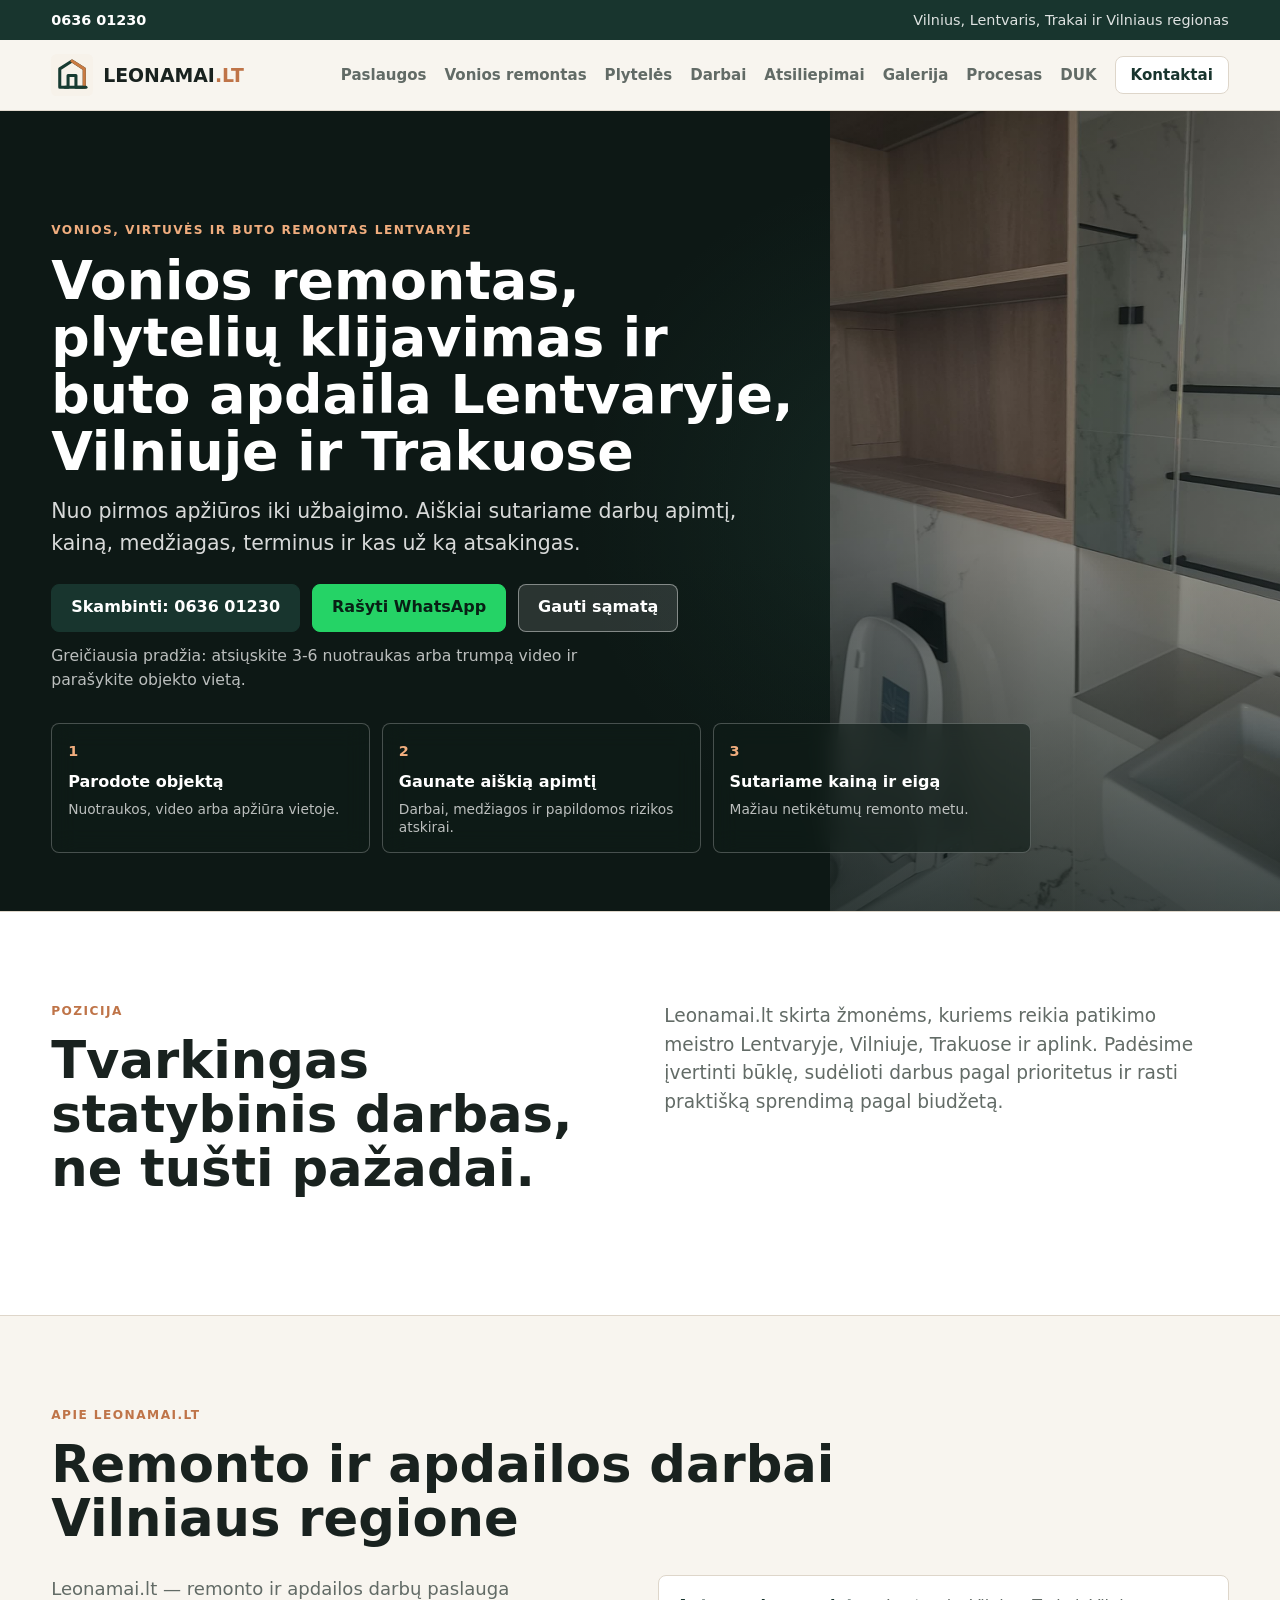
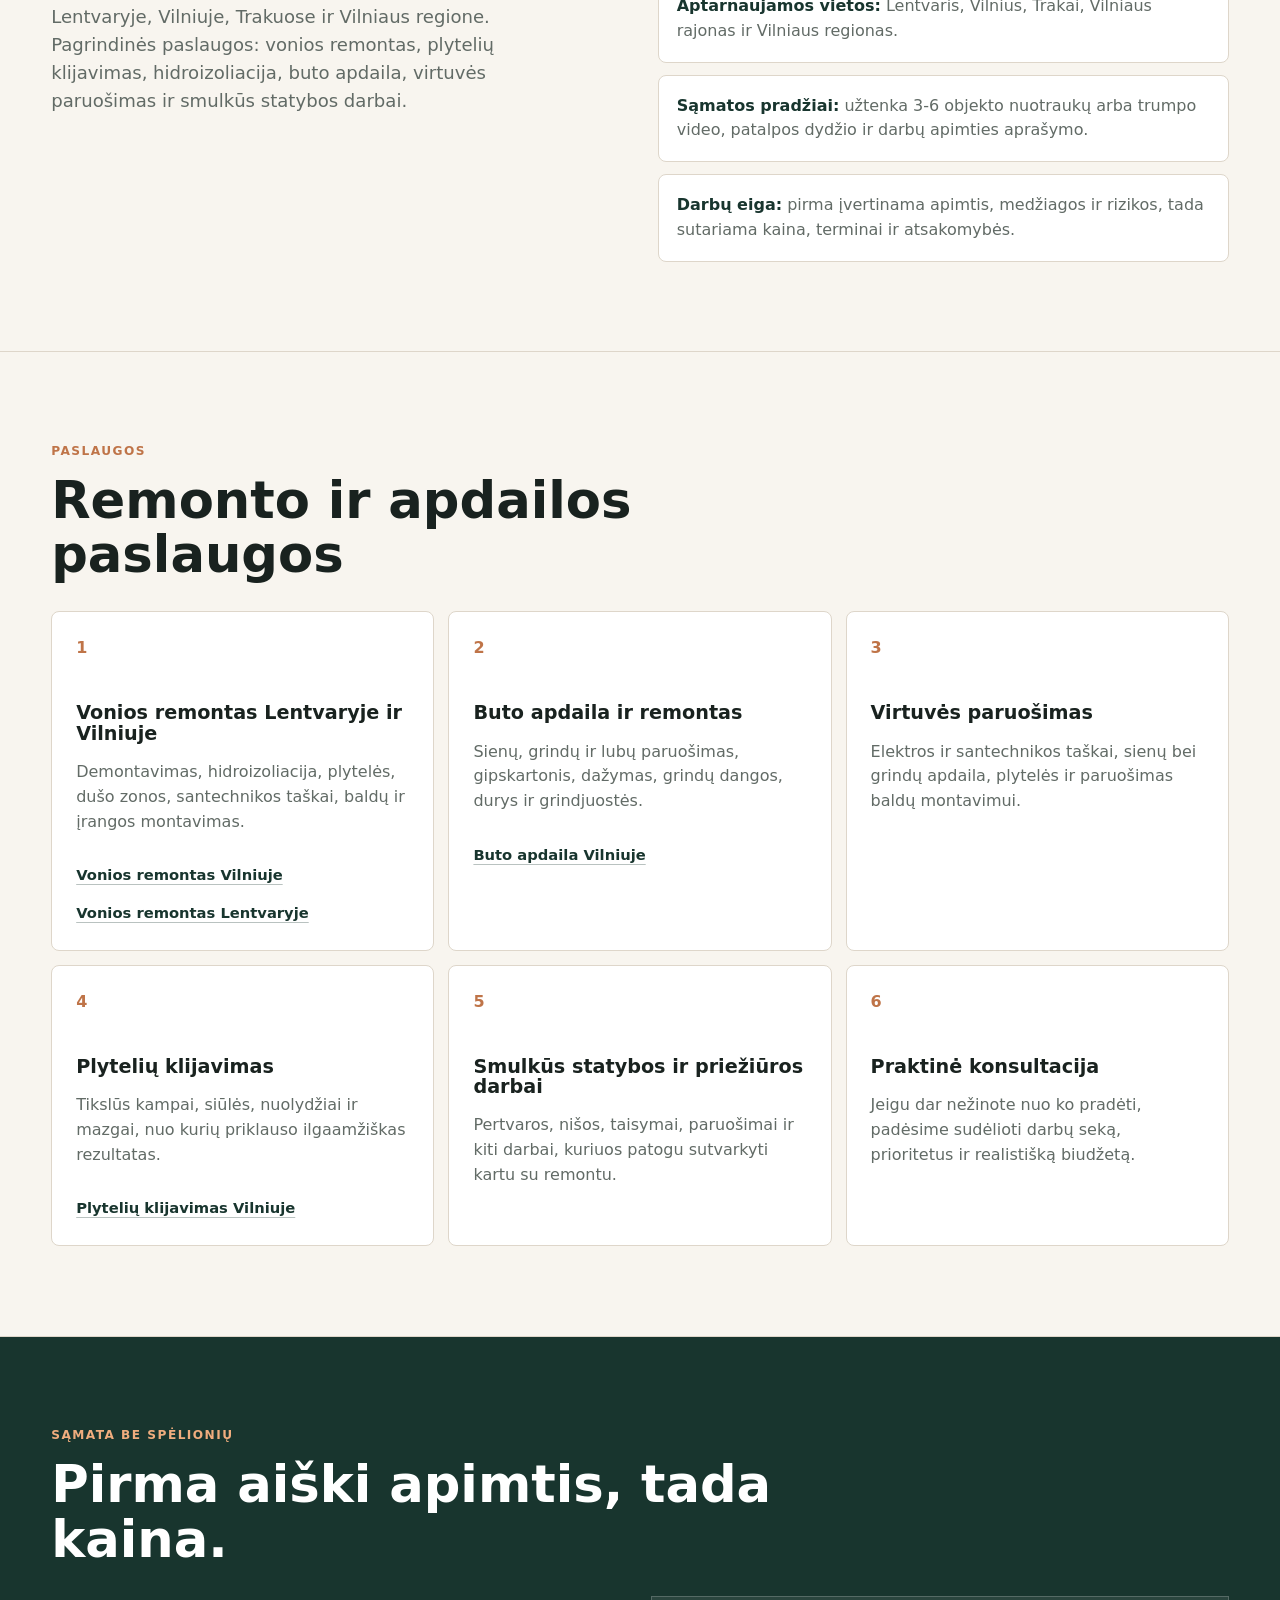
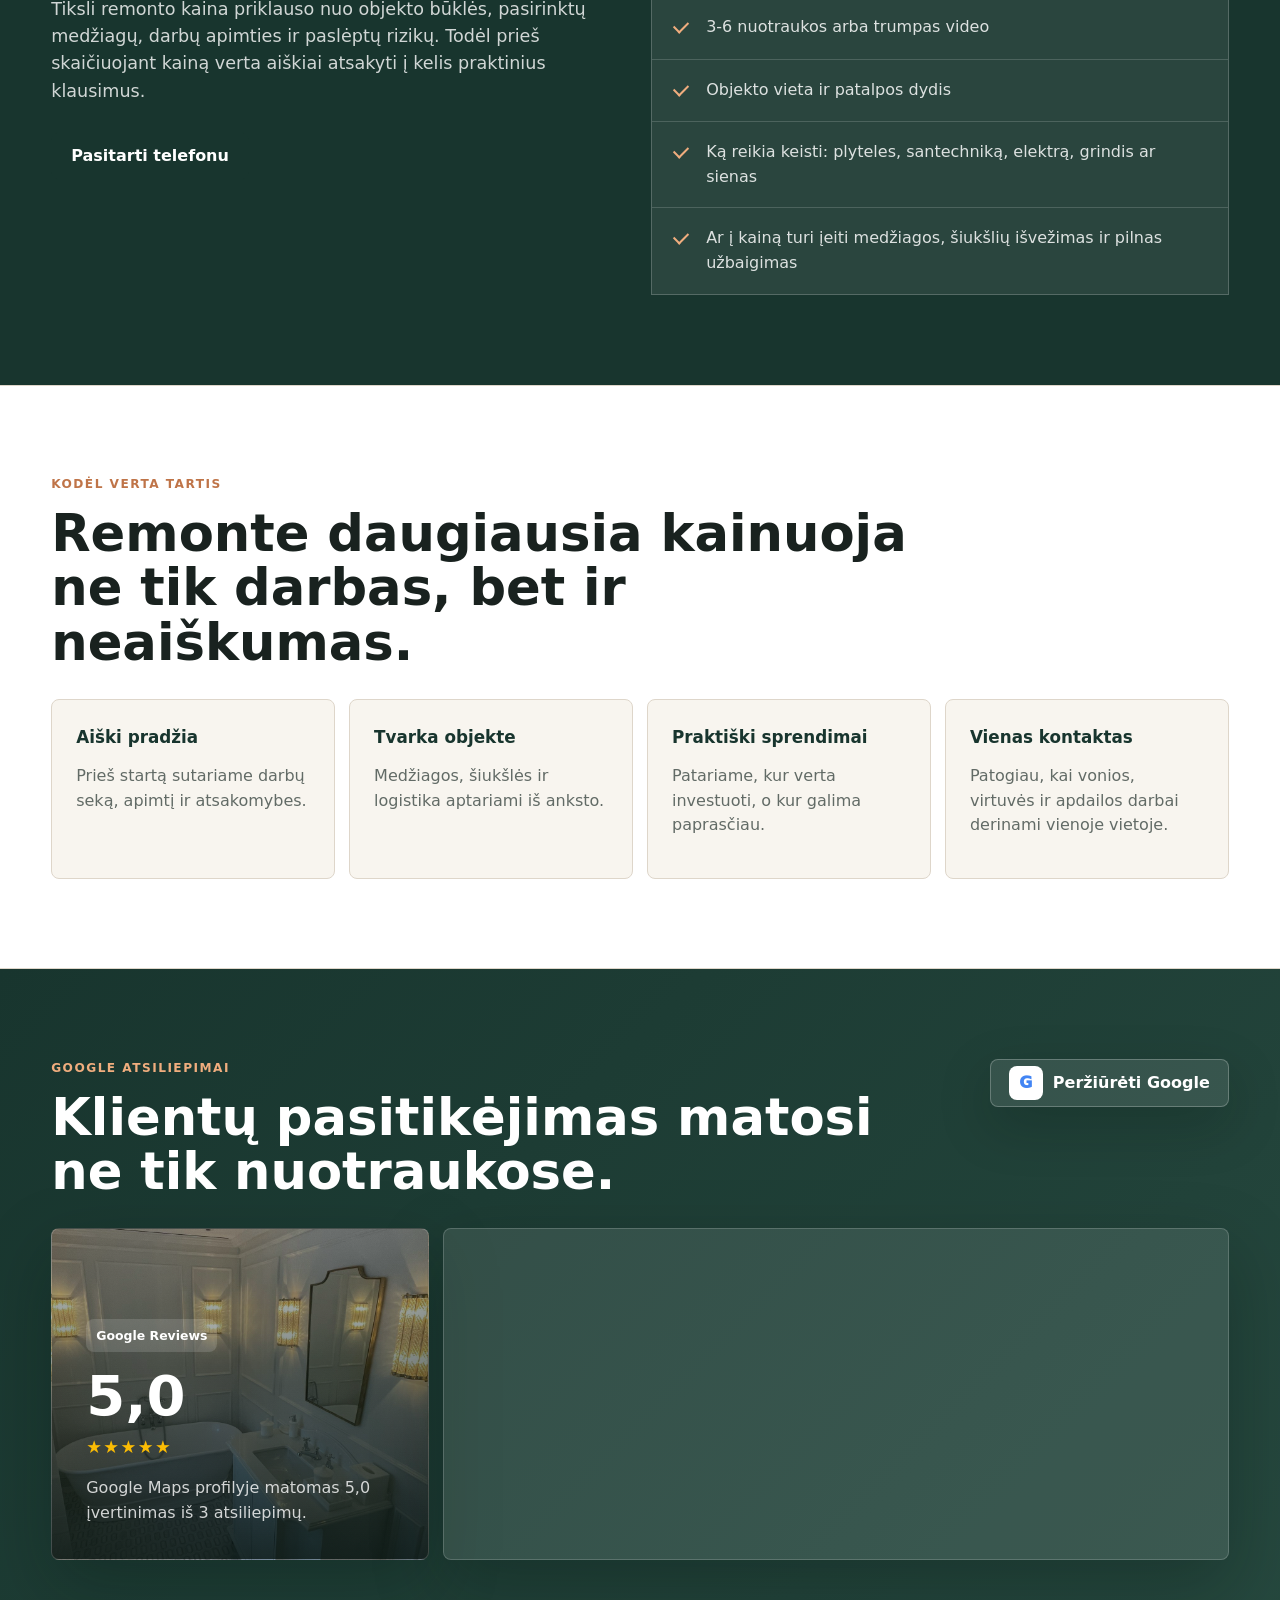
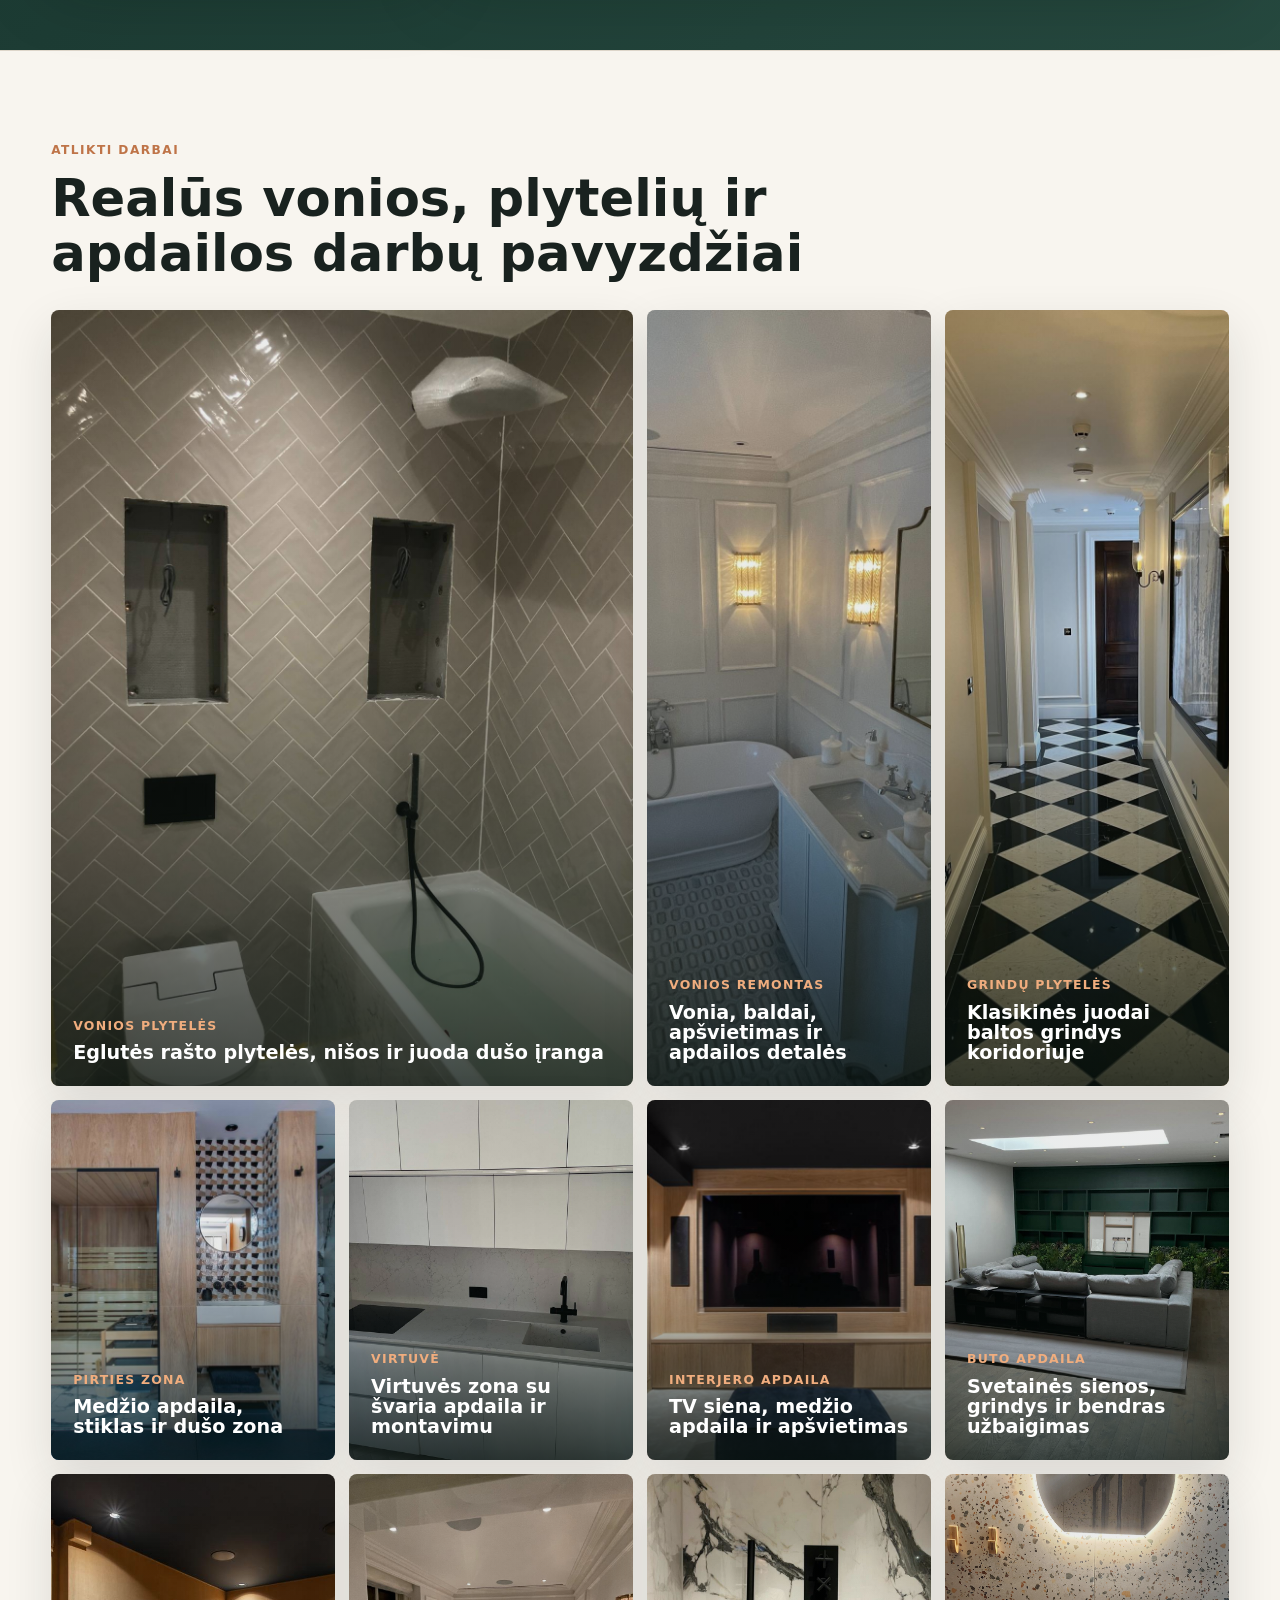
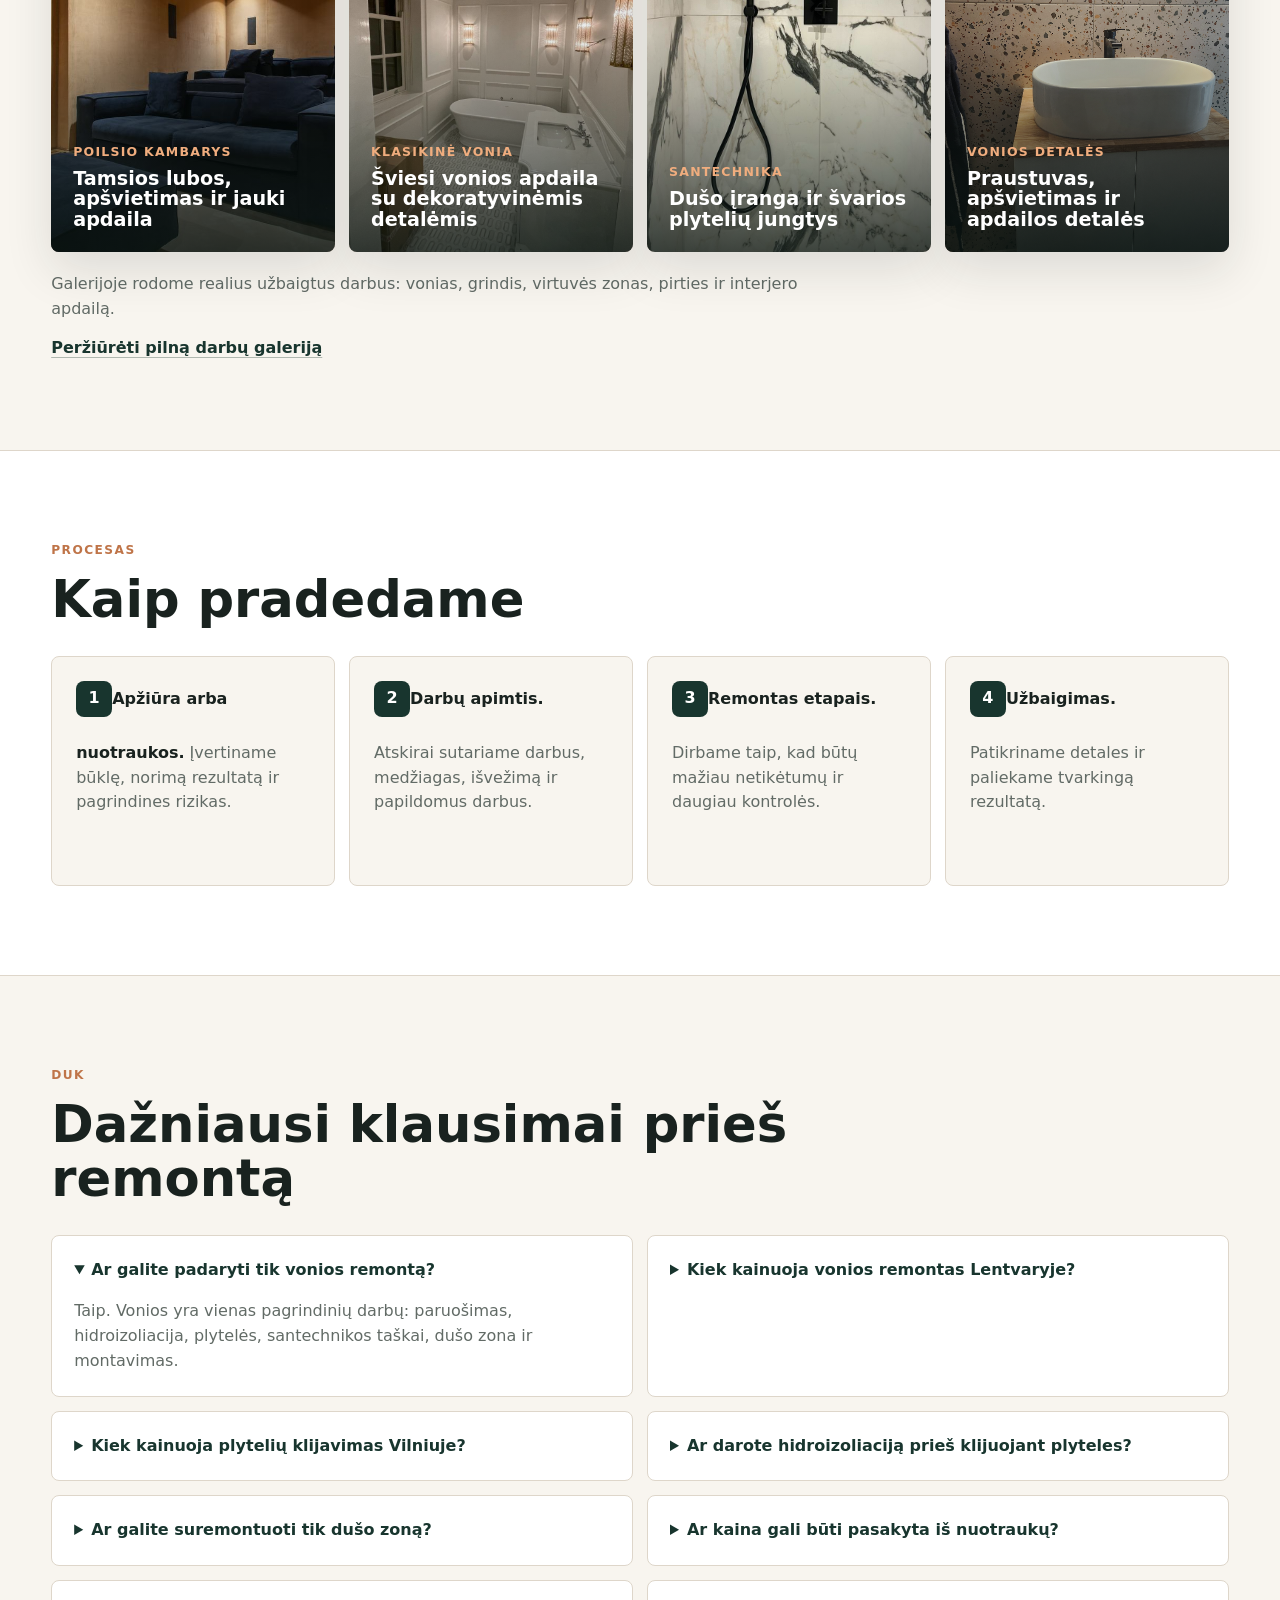
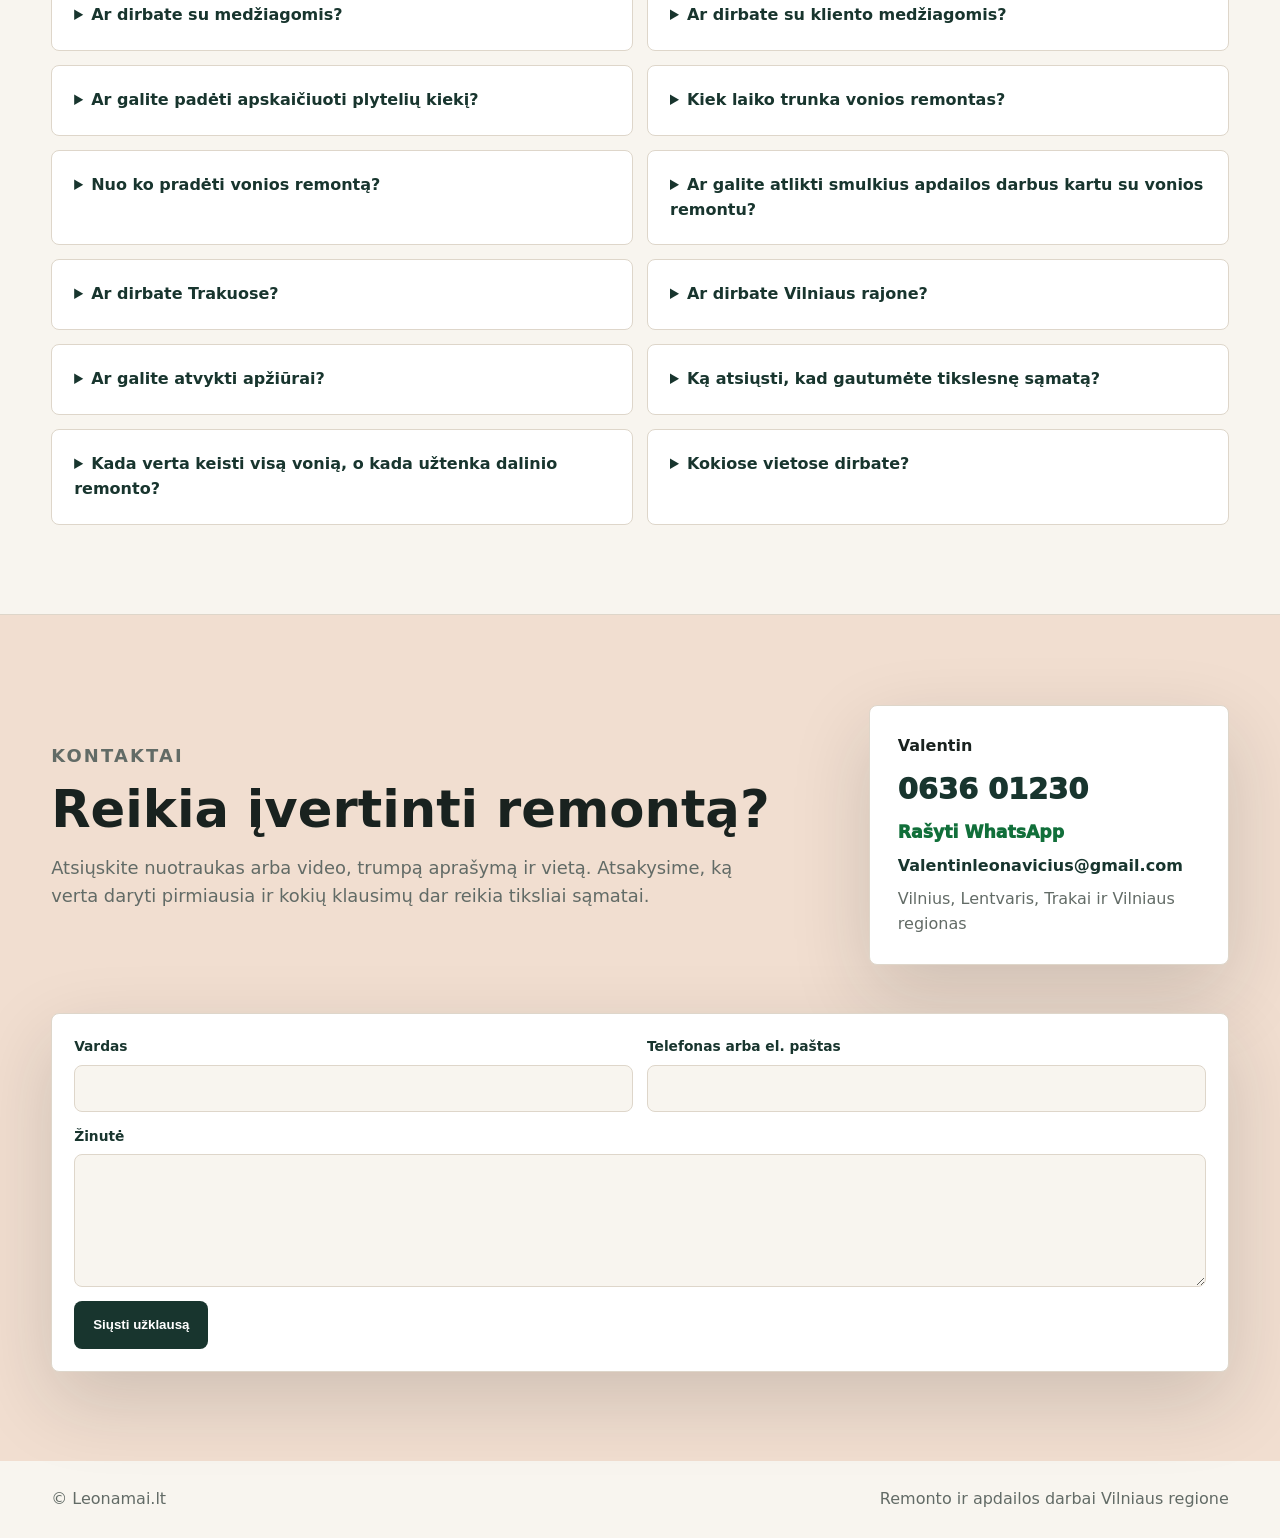
==== commit 77df809e: "Add Google reviews widget section" ====
--- a/index.html
+++ b/index.html
@@ -270,6 +270,7 @@
       <a href="vonios-remontas-vilnius/">Vonios remontas</a>
       <a href="plyteliu-klijavimas-vilnius/">Plytelės</a>
       <a href="#darbai">Darbai</a>
+      <a href="#atsiliepimai">Atsiliepimai</a>
       <a href="gallery.html">Galerija</a>
       <a href="#procesas">Procesas</a>
       <a href="#duk">DUK</a>
@@ -400,6 +401,34 @@
         <div><strong>Tvarka objekte</strong><span>Medžiagos, šiukšlės ir logistika aptariami iš anksto.</span></div>
         <div><strong>Praktiški sprendimai</strong><span>Patariame, kur verta investuoti, o kur galima paprasčiau.</span></div>
         <div><strong>Vienas kontaktas</strong><span>Patogiau, kai vonios, virtuvės ir apdailos darbai derinami vienoje vietoje.</span></div>
+      </div>
+    </section>
+
+    <section id="atsiliepimai" class="section reviews">
+      <div class="reviews-header">
+        <div class="section-title">
+          <p class="eyebrow">Google atsiliepimai</p>
+          <h2>Klientų pasitikėjimas matosi ne tik nuotraukose.</h2>
+        </div>
+        <a class="google-review-link" href="https://maps.app.goo.gl/BVv7aCSZTK64CQeQA?g_st=ac" target="_blank" rel="noopener noreferrer" aria-label="Peržiūrėti Leonamai atsiliepimus Google Maps">
+          <span class="google-mark" aria-hidden="true">G</span>
+          Peržiūrėti Google
+        </a>
+      </div>
+      <div class="reviews-panel">
+        <div class="reviews-score" aria-label="Google atsiliepimų blokas">
+          <span class="reviews-source">Google Reviews</span>
+          <strong>5,0</strong>
+          <div class="stars" aria-hidden="true">★★★★★</div>
+          <p>Google Maps profilyje matomas 5,0 įvertinimas iš 3 atsiliepimų.</p>
+        </div>
+        <div class="reviews-widget">
+          <iframe
+            title="Leonamai Google Maps atsiliepimų valdiklis"
+            src="https://www.google.com/maps?q=Leonamai,+Vytauto+g.+10,+Lentvaris&output=embed"
+            loading="lazy"
+            referrerpolicy="no-referrer-when-downgrade"></iframe>
+        </div>
       </div>
     </section>
 
--- a/styles.css
+++ b/styles.css
@@ -463,6 +463,120 @@
   color: var(--muted);
 }
 
+.reviews {
+  background:
+    linear-gradient(135deg, rgba(24, 53, 46, .96), rgba(39, 74, 64, .92)),
+    var(--forest);
+  color: #fff;
+}
+
+.reviews .eyebrow {
+  color: #f0ad7e;
+}
+
+.reviews-header {
+  display: flex;
+  align-items: flex-start;
+  justify-content: space-between;
+  gap: 22px;
+}
+
+.google-review-link {
+  display: inline-flex;
+  flex: 0 0 auto;
+  align-items: center;
+  justify-content: center;
+  gap: 10px;
+  min-height: 48px;
+  padding: 0 18px;
+  border: 1px solid rgba(255, 255, 255, .24);
+  border-radius: 8px;
+  background: rgba(255, 255, 255, .1);
+  color: #fff;
+  font-weight: 900;
+  text-decoration: none;
+  box-shadow: 0 18px 52px rgba(5, 16, 13, .22);
+}
+
+.google-mark {
+  display: inline-grid;
+  place-items: center;
+  width: 34px;
+  height: 34px;
+  border-radius: 8px;
+  background: #fff;
+  color: #4285f4;
+  font-weight: 950;
+}
+
+.reviews-panel {
+  display: grid;
+  grid-template-columns: minmax(260px, .48fr) minmax(0, 1fr);
+  gap: 14px;
+  align-items: stretch;
+}
+
+.reviews-score {
+  min-height: 330px;
+  display: flex;
+  flex-direction: column;
+  justify-content: flex-end;
+  padding: clamp(22px, 4vw, 34px);
+  border: 1px solid rgba(255, 255, 255, .18);
+  border-radius: 8px;
+  background:
+    linear-gradient(0deg, rgba(10, 24, 20, .86), rgba(10, 24, 20, .26)),
+    url("assets/project-classic-bathroom.jpg") center / cover;
+  box-shadow: 0 26px 70px rgba(5, 16, 13, .26);
+}
+
+.reviews-source {
+  width: max-content;
+  margin-bottom: 16px;
+  padding: 7px 10px;
+  border-radius: 8px;
+  background: rgba(255, 255, 255, .14);
+  color: #fff;
+  font-size: .78rem;
+  font-weight: 900;
+}
+
+.reviews-score strong {
+  max-width: 340px;
+  font-size: clamp(2rem, 4.5vw, 3.5rem);
+  line-height: 1;
+}
+
+.stars {
+  margin-top: 10px;
+  color: #fbbc04;
+  font-size: 1.1rem;
+  letter-spacing: .08em;
+}
+
+.reviews-score p {
+  max-width: 430px;
+  margin: 14px 0 0;
+  color: rgba(255, 255, 255, .8);
+}
+
+.reviews-widget {
+  min-height: 330px;
+  overflow: hidden;
+  border: 1px solid rgba(255, 255, 255, .18);
+  border-radius: 8px;
+  background: rgba(255, 255, 255, .1);
+  box-shadow: 0 26px 70px rgba(5, 16, 13, .26);
+}
+
+.reviews-widget iframe {
+  width: 100%;
+  height: 100%;
+  min-height: 330px;
+  border: 0;
+  display: block;
+}
+
 .project-grid {
   display: grid;
   grid-template-columns: repeat(4, minmax(0, 1fr));
@@ -765,6 +879,7 @@
   .hero-facts,
   .intro,
   .about-grid,
+  .reviews-panel,
   .service-hero,
   .estimate-grid,
   .contact-form,
@@ -931,11 +1046,21 @@
   .hero-facts div,
   .project-card,
   .project-card img,
+  .reviews-score,
   .process li,
   .service-grid article {
     min-height: auto;
   }
 
+  .reviews-header {
+    display: block;
+  }
+
+  .google-review-link {
+    width: 100%;
+    margin-bottom: 18px;
+  }
+
   .project-card img {
     height: 380px;
   }
